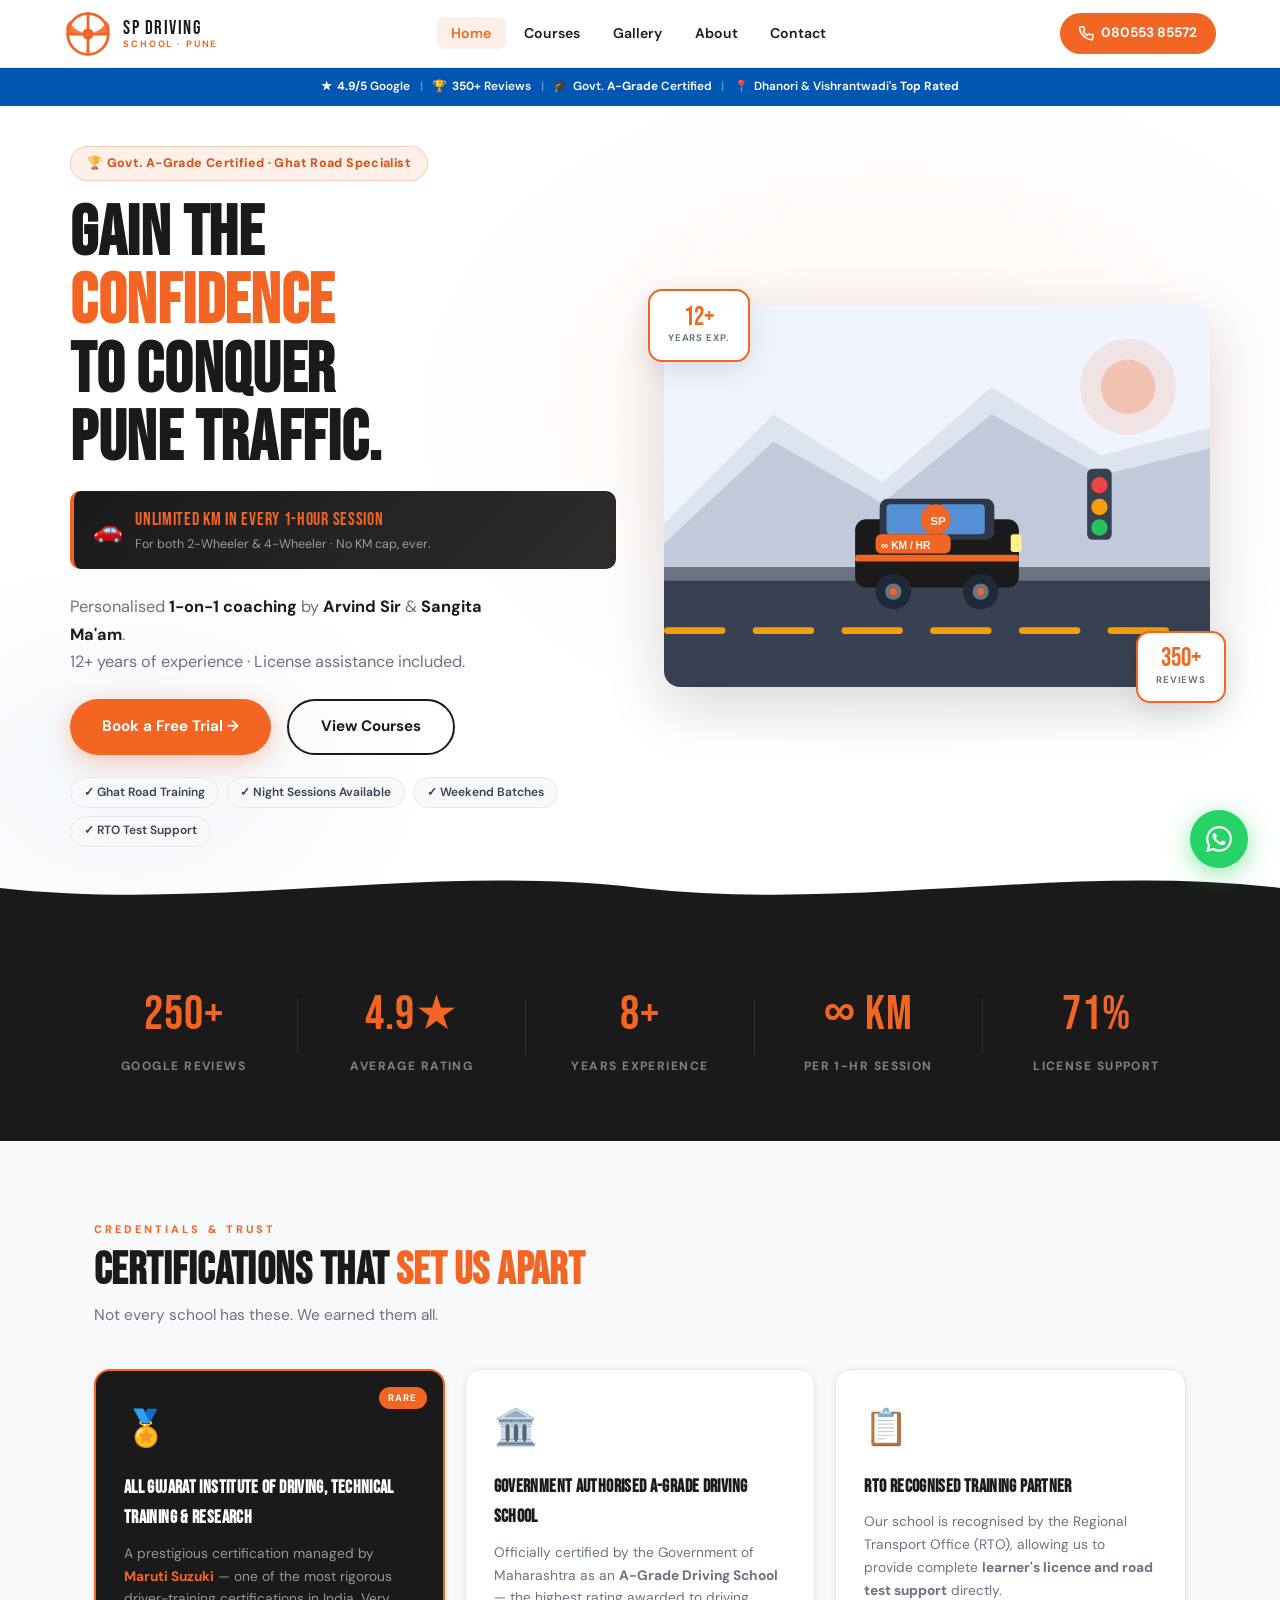
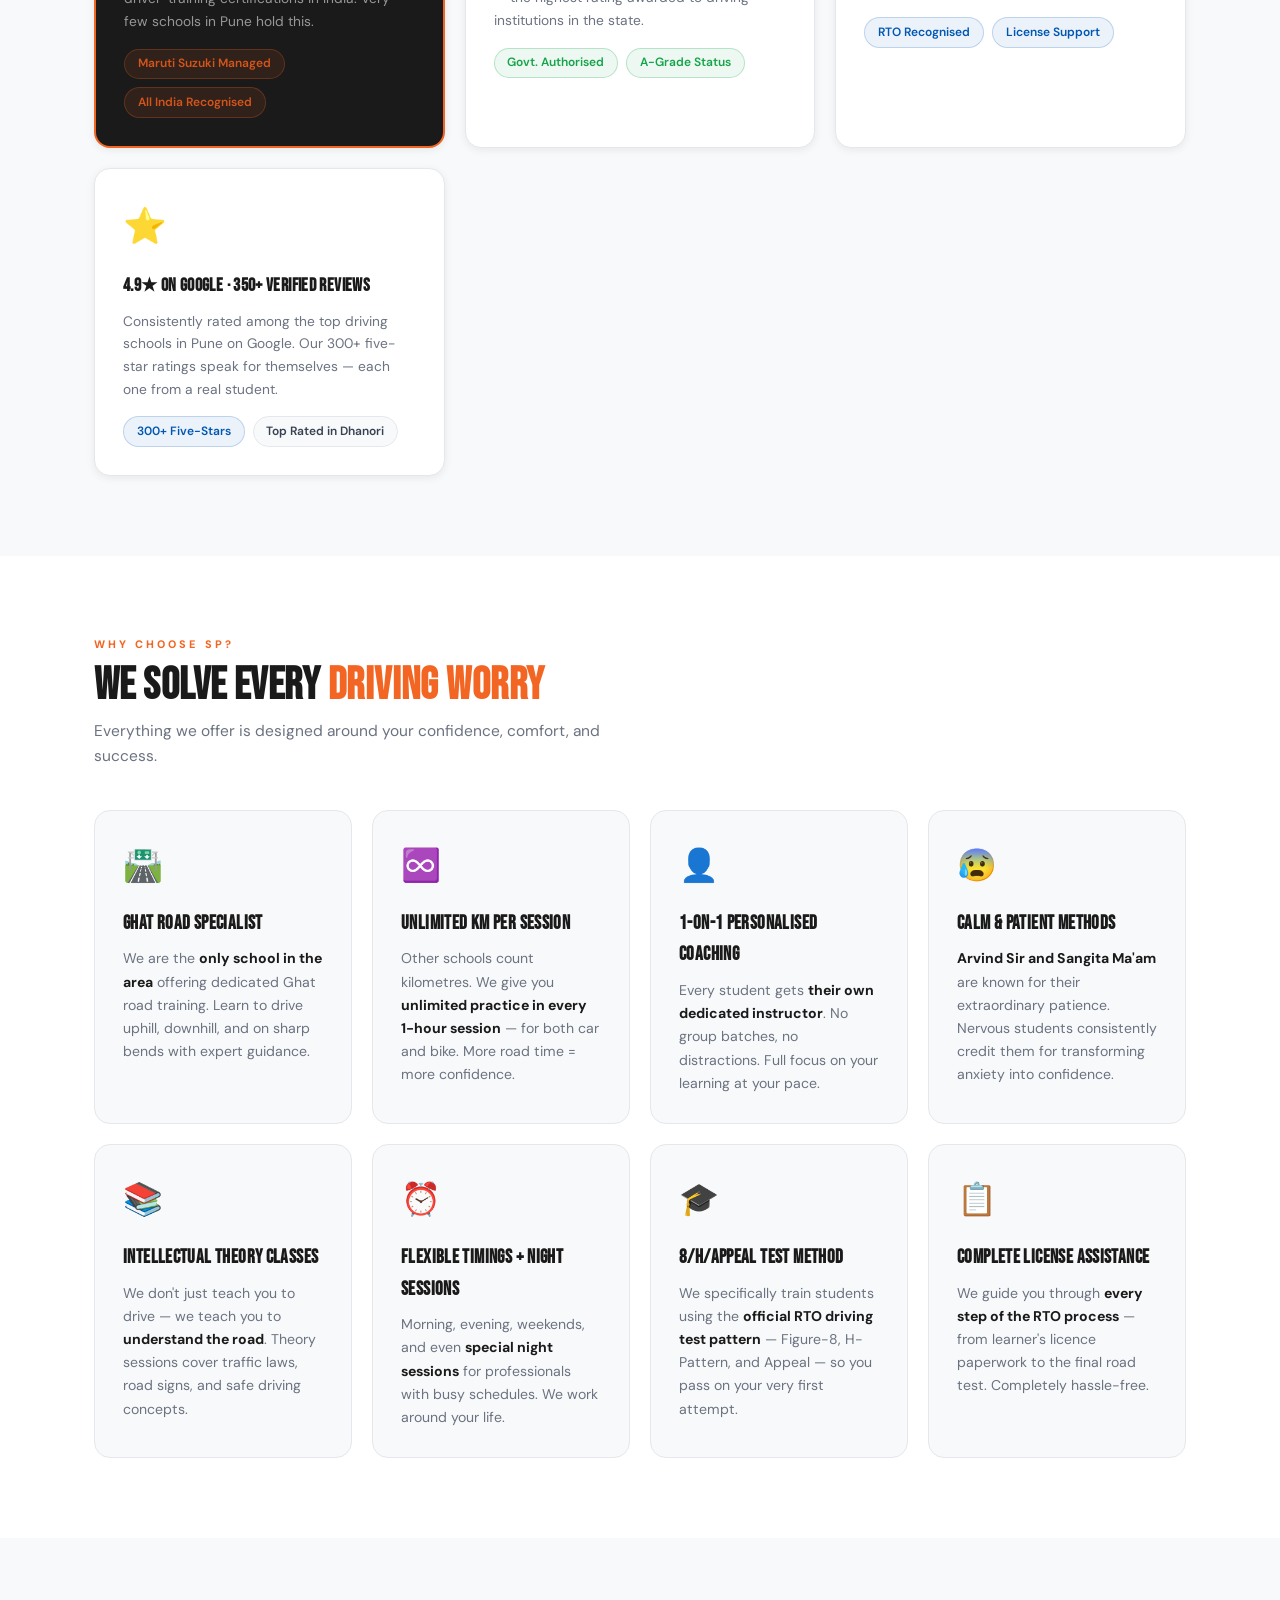
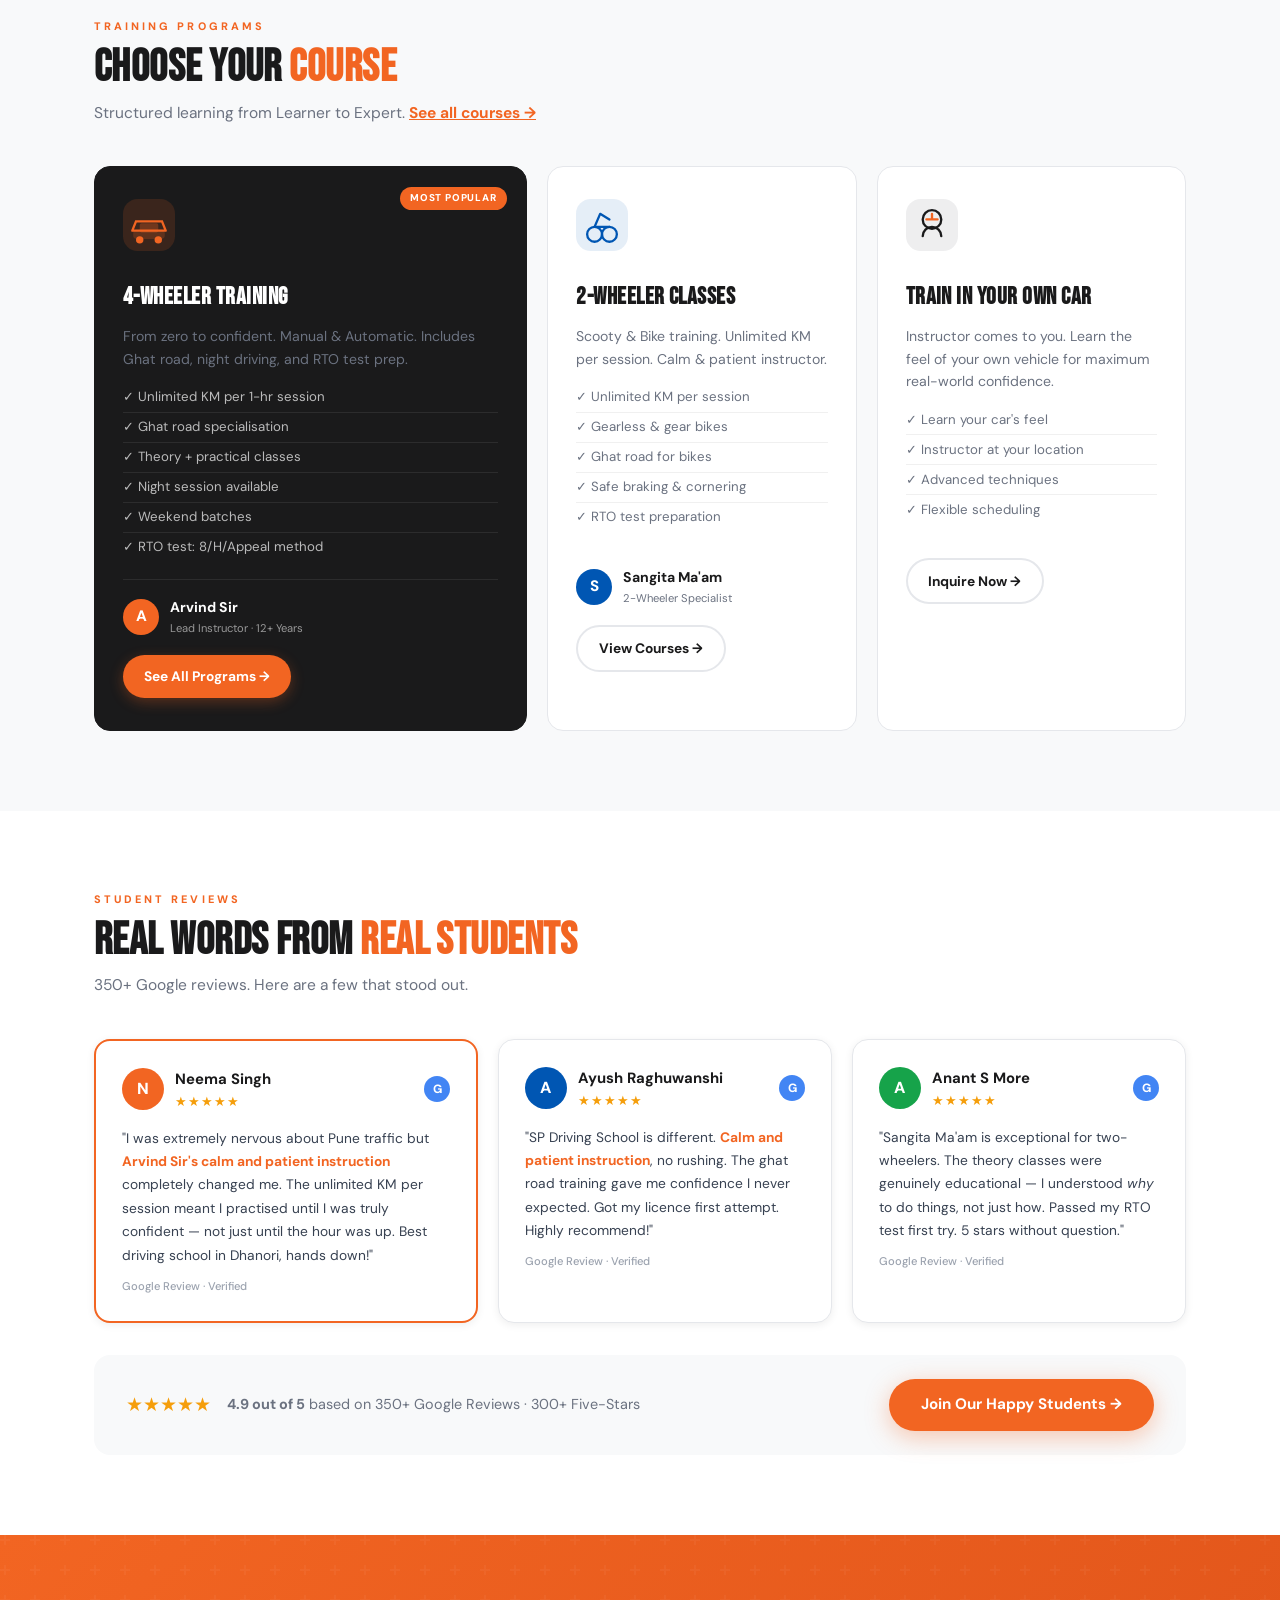
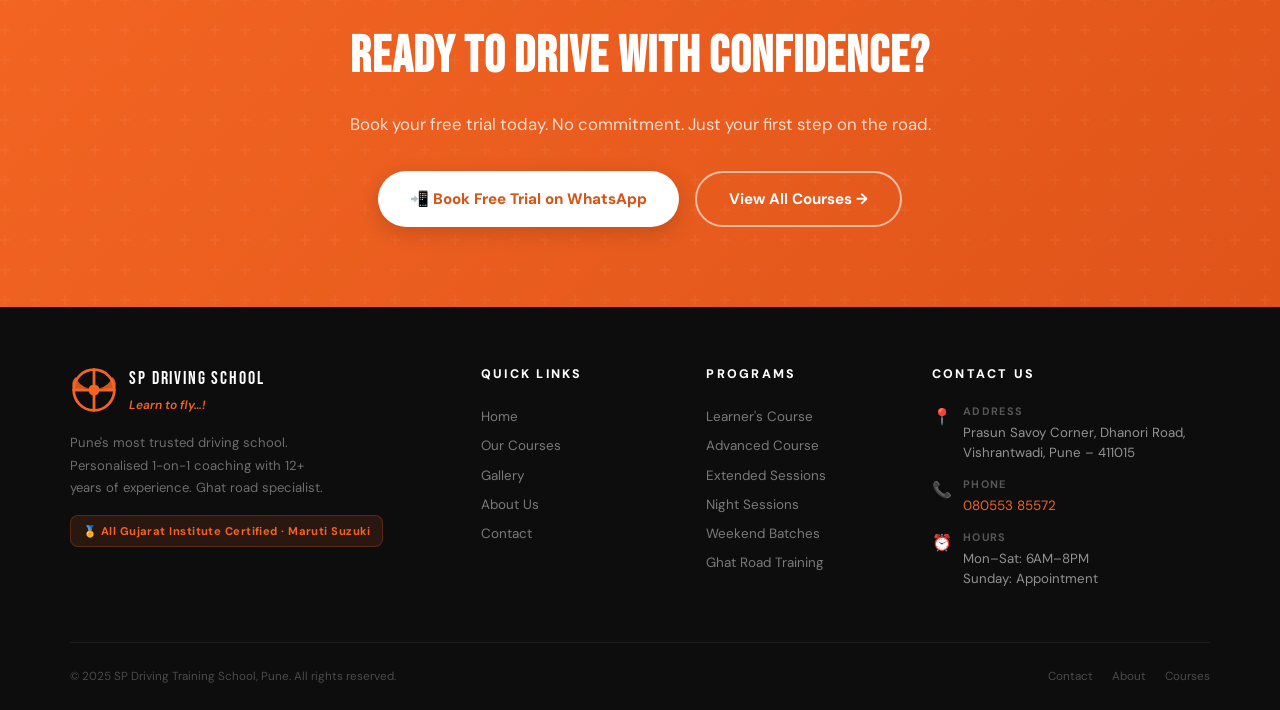
==== index.html @ 04b28613 "Add files via upload" ====
<!DOCTYPE html>
<html lang="en">
<head>
  <meta charset="UTF-8" />
  <meta name="viewport" content="width=device-width, initial-scale=1.0" />
  <title>SP Driving School Pune | Best Driving Classes in Dhanori & Vishrantwadi</title>
  <meta name="description" content="Learn driving with Pune's most patient instructors. Unlimited KM per session. 350+ Google Reviews. Govt. A-Grade certified. Ghat road specialist. Book free trial!" />
  <meta name="keywords" content="driving school Dhanori Pune, driving classes Vishrantwadi, ghat road driving Pune, SP driving school, unlimited km driving class" />
  <script type="application/ld+json">
  {"@context":"https://schema.org","@type":"LocalBusiness","name":"SP Driving Training School","description":"Professional driving school in Pune. Govt A-Grade certified. Ghat road specialist. Unlimited KM per session.","telephone":"+918055385572","address":{"@type":"PostalAddress","streetAddress":"Prasun Savoy Corner, Dhanori Road, Vishrantwadi","addressLocality":"Pune","postalCode":"411015","addressCountry":"IN"},"aggregateRating":{"@type":"AggregateRating","ratingValue":"4.9","reviewCount":"350"}}
  </script>
  <link rel="preconnect" href="https://fonts.googleapis.com" />
  <link href="https://fonts.googleapis.com/css2?family=Bebas+Neue&family=DM+Sans:wght@300;400;500;600;700&display=swap" rel="stylesheet" />
  <link rel="stylesheet" href="style.css" />
</head>
<body>

  <!-- Nav & Trust Bar injected by components.js -->

  <!-- ========== HERO ========== -->
  <section class="hero" id="home">
    <div class="hero-bg-pattern"></div>
    <div class="hero-inner">
      <div class="hero-content fade-in">
        <div class="hero-badge">🏆 Govt. A-Grade Certified · Ghat Road Specialist</div>
        <h1 class="hero-headline">
          Gain the<br/>
          <span class="orange">Confidence</span><br/>
          to Conquer<br/>
          Pune Traffic.
        </h1>

        <!-- UNLIMITED KM CALLOUT — Key Differentiator -->
        <div class="unlimited-callout">
          <div class="unlimited-icon">🚗</div>
          <div class="unlimited-text">
            <div class="big">UNLIMITED KM IN EVERY 1-HOUR SESSION</div>
            <div class="small">For both 2-Wheeler &amp; 4-Wheeler · No KM cap, ever.</div>
          </div>
        </div>

        <p class="hero-sub">
          Personalised <strong>1-on-1 coaching</strong> by <strong>Arvind Sir</strong> &amp; <strong>Sangita Ma'am</strong>.<br/>
          12+ years of experience · License assistance included.
        </p>
        <div class="hero-actions">
          <a href="https://wa.me/918055385572?text=Hi!%20I%20want%20to%20book%20a%20free%20trial%20lesson." class="btn-primary" target="_blank">
            Book a Free Trial →
          </a>
          <a href="courses.html" class="btn-secondary">View Courses</a>
        </div>
        <div class="hero-chips">
          <span class="chip">✓ Ghat Road Training</span>
          <span class="chip">✓ Night Sessions Available</span>
          <span class="chip">✓ Weekend Batches</span>
          <span class="chip">✓ RTO Test Support</span>
        </div>
      </div>
      <div class="hero-visual fade-in">
        <div class="hero-card-stack">
          <div class="hero-stat-card card-float-1">
            <div class="hsc-num">12+</div>
            <div class="hsc-label">Years Exp.</div>
          </div>
          <div class="hero-main-visual">
            <!-- Road Illustration SVG -->
            <svg viewBox="0 0 400 280" fill="none" xmlns="http://www.w3.org/2000/svg" class="road-svg">
              <rect width="400" height="280" fill="#F0F4FF"/>
              <circle cx="340" cy="60" r="35" fill="#F26522" opacity="0.12"/>
              <circle cx="340" cy="60" r="20" fill="#F26522" opacity="0.25"/>
              <!-- Mountain / Ghat shape -->
              <path d="M0 160 L80 80 L160 130 L240 60 L320 110 L400 90 L400 200 L0 200Z" fill="#CBD5E1" opacity="0.5"/>
              <path d="M0 175 L80 100 L160 145 L240 80 L320 125 L400 105 L400 200 L0 200Z" fill="#93A3B8" opacity="0.4"/>
              <!-- Road -->
              <rect x="0" y="200" width="400" height="80" fill="#374151"/>
              <rect x="0" y="192" width="400" height="10" fill="#6B7280"/>
              <!-- Road markings -->
              <rect x="0" y="236" width="45" height="5" fill="#F59E0B" rx="2.5"/>
              <rect x="65" y="236" width="45" height="5" fill="#F59E0B" rx="2.5"/>
              <rect x="130" y="236" width="45" height="5" fill="#F59E0B" rx="2.5"/>
              <rect x="195" y="236" width="45" height="5" fill="#F59E0B" rx="2.5"/>
              <rect x="260" y="236" width="45" height="5" fill="#F59E0B" rx="2.5"/>
              <rect x="325" y="236" width="45" height="5" fill="#F59E0B" rx="2.5"/>
              <!-- Car -->
              <rect x="140" y="157" width="120" height="50" fill="#1A1A1B" rx="8"/>
              <rect x="158" y="142" width="84" height="30" fill="#2D3748" rx="6"/>
              <rect x="163" y="146" width="34" height="22" fill="#60A5FA" rx="3" opacity="0.8"/>
              <rect x="201" y="146" width="34" height="22" fill="#60A5FA" rx="3" opacity="0.8"/>
              <rect x="140" y="183" width="120" height="5" fill="#F26522" rx="2"/>
              <circle cx="168" cy="210" r="13" fill="#1F2937"/>
              <circle cx="168" cy="210" r="6" fill="#6B7280"/>
              <circle cx="168" cy="210" r="2.5" fill="#F26522"/>
              <circle cx="232" cy="210" r="13" fill="#1F2937"/>
              <circle cx="232" cy="210" r="6" fill="#6B7280"/>
              <circle cx="232" cy="210" r="2.5" fill="#F26522"/>
              <rect x="254" y="168" width="8" height="13" fill="#FEF08A" rx="2"/>
              <!-- Unlimited KM badge on car -->
              <rect x="155" y="168" width="55" height="14" fill="#F26522" rx="4"/>
              <text x="159" y="179" fill="white" font-size="7.5" font-weight="bold" font-family="sans-serif">∞ KM / HR</text>
              <!-- Traffic light -->
              <rect x="310" y="120" width="18" height="52" fill="#374151" rx="4"/>
              <circle cx="319" cy="132" r="6" fill="#EF4444"/>
              <circle cx="319" cy="148" r="6" fill="#F59E0B"/>
              <circle cx="319" cy="163" r="6" fill="#22C55E"/>
              <!-- SP badge -->
              <circle cx="199" cy="157" r="11" fill="#F26522"/>
              <text x="195" y="161" fill="white" font-size="8.5" font-weight="bold" font-family="sans-serif">SP</text>
            </svg>
          </div>
          <div class="hero-stat-card card-float-2">
            <div class="hsc-num">350+</div>
            <div class="hsc-label">Reviews</div>
          </div>
        </div>
      </div>
    </div>
    <div class="wave-divider">
      <svg viewBox="0 0 1440 55" fill="none" xmlns="http://www.w3.org/2000/svg" preserveAspectRatio="none">
        <path d="M0,28 C240,55 480,0 720,28 C960,55 1200,0 1440,28 L1440,55 L0,55 Z" fill="#1A1A1B"/>
      </svg>
    </div>
  </section>

  <!-- ========== STATS STRIP ========== -->
  <section class="stats-strip">
    <div class="stats-inner">
      <div class="stat-block fade-in">
        <div class="stat-big">350+</div>
        <div class="stat-desc">Google Reviews</div>
      </div>
      <div class="stat-divider"></div>
      <div class="stat-block fade-in">
        <div class="stat-big">4.9★</div>
        <div class="stat-desc">Average Rating</div>
      </div>
      <div class="stat-divider"></div>
      <div class="stat-block fade-in">
        <div class="stat-big">12+</div>
        <div class="stat-desc">Years Experience</div>
      </div>
      <div class="stat-divider"></div>
      <div class="stat-block fade-in">
        <div class="stat-big">∞ KM</div>
        <div class="stat-desc">Per 1-Hr Session</div>
      </div>
      <div class="stat-divider"></div>
      <div class="stat-block fade-in">
        <div class="stat-big">100%</div>
        <div class="stat-desc">License Support</div>
      </div>
    </div>
  </section>

  <!-- ========== CERTIFICATIONS ========== -->
  <section class="certifications" id="certifications">
    <div class="container">
      <span class="section-label fade-in">CREDENTIALS & TRUST</span>
      <h2 class="section-title fade-in">Certifications That <span class="orange">Set Us Apart</span></h2>
      <p class="section-sub fade-in">Not every school has these. We earned them all.</p>
      <div class="cert-grid">

        <div class="cert-card featured-cert fade-in">
          <div class="cert-ribbon">RARE</div>
          <div class="cert-icon">🏅</div>
          <h3>All Gujarat Institute of Driving, Technical Training &amp; Research</h3>
          <p>A prestigious certification managed by <strong style="color:var(--orange)">Maruti Suzuki</strong> — one of the most rigorous driver-training certifications in India. Very few schools in Pune hold this.</p>
          <div style="display:flex;gap:.5rem;flex-wrap:wrap;margin-top:1rem;">
            <span class="chip chip-orange">Maruti Suzuki Managed</span>
            <span class="chip chip-orange">All India Recognised</span>
          </div>
        </div>

        <div class="cert-card fade-in">
          <div class="cert-icon">🏛️</div>
          <h3>Government Authorised A-Grade Driving School</h3>
          <p>Officially certified by the Government of Maharashtra as an <strong>A-Grade Driving School</strong> — the highest rating awarded to driving institutions in the state.</p>
          <div style="display:flex;gap:.5rem;flex-wrap:wrap;margin-top:1rem;">
            <span class="chip chip-green">Govt. Authorised</span>
            <span class="chip chip-green">A-Grade Status</span>
          </div>
        </div>

        <div class="cert-card fade-in">
          <div class="cert-icon">📋</div>
          <h3>RTO Recognised Training Partner</h3>
          <p>Our school is recognised by the Regional Transport Office (RTO), allowing us to provide complete <strong>learner's licence and road test support</strong> directly.</p>
          <div style="display:flex;gap:.5rem;flex-wrap:wrap;margin-top:1rem;">
            <span class="chip chip-blue">RTO Recognised</span>
            <span class="chip chip-blue">License Support</span>
          </div>
        </div>

        <div class="cert-card fade-in">
          <div class="cert-icon">⭐</div>
          <h3>4.9★ on Google · 350+ Verified Reviews</h3>
          <p>Consistently rated among the top driving schools in Pune on Google. Our 300+ five-star ratings speak for themselves — each one from a real student.</p>
          <div style="display:flex;gap:.5rem;flex-wrap:wrap;margin-top:1rem;">
            <span class="chip chip-blue">300+ Five-Stars</span>
            <span class="chip">Top Rated in Dhanori</span>
          </div>
        </div>

      </div>
    </div>
  </section>

  <!-- ========== WHY SP ========== -->
  <section class="why-us" id="why">
    <div class="container">
      <span class="section-label fade-in">WHY CHOOSE SP?</span>
      <h2 class="section-title fade-in">We Solve Every <span class="orange">Driving Worry</span></h2>
      <p class="section-sub fade-in">Everything we offer is designed around your confidence, comfort, and success.</p>
      <div class="why-grid">
        <div class="why-card fade-in">
          <div class="why-icon">🛣️</div>
          <h3>Ghat Road Specialist</h3>
          <p>We are the <strong>only school in the area</strong> offering dedicated Ghat road training. Learn to drive uphill, downhill, and on sharp bends with expert guidance.</p>
        </div>
        <div class="why-card fade-in">
          <div class="why-icon">♾️</div>
          <h3>Unlimited KM Per Session</h3>
          <p>Other schools count kilometres. We give you <strong>unlimited practice in every 1-hour session</strong> — for both car and bike. More road time = more confidence.</p>
        </div>
        <div class="why-card fade-in">
          <div class="why-icon">👤</div>
          <h3>1-on-1 Personalised Coaching</h3>
          <p>Every student gets <strong>their own dedicated instructor</strong>. No group batches, no distractions. Full focus on your learning at your pace.</p>
        </div>
        <div class="why-card fade-in">
          <div class="why-icon">😰</div>
          <h3>Calm &amp; Patient Methods</h3>
          <p><strong>Arvind Sir and Sangita Ma'am</strong> are known for their extraordinary patience. Nervous students consistently credit them for transforming anxiety into confidence.</p>
        </div>
        <div class="why-card fade-in">
          <div class="why-icon">📚</div>
          <h3>Intellectual Theory Classes</h3>
          <p>We don't just teach you to drive — we teach you to <strong>understand the road</strong>. Theory sessions cover traffic laws, road signs, and safe driving concepts.</p>
        </div>
        <div class="why-card fade-in">
          <div class="why-icon">⏰</div>
          <h3>Flexible Timings + Night Sessions</h3>
          <p>Morning, evening, weekends, and even <strong>special night sessions</strong> for professionals with busy schedules. We work around your life.</p>
        </div>
        <div class="why-card fade-in">
          <div class="why-icon">🎓</div>
          <h3>8/H/Appeal Test Method</h3>
          <p>We specifically train students using the <strong>official RTO driving test pattern</strong> — Figure-8, H-Pattern, and Appeal — so you pass on your very first attempt.</p>
        </div>
        <div class="why-card fade-in">
          <div class="why-icon">📋</div>
          <h3>Complete License Assistance</h3>
          <p>We guide you through <strong>every step of the RTO process</strong> — from learner's licence paperwork to the final road test. Completely hassle-free.</p>
        </div>
      </div>
    </div>
  </section>

  <!-- ========== SERVICES OVERVIEW ========== -->
  <section class="services-overview" id="services">
    <div class="container">
      <span class="section-label fade-in">TRAINING PROGRAMS</span>
      <h2 class="section-title fade-in">Choose Your <span class="orange">Course</span></h2>
      <p class="section-sub fade-in">Structured learning from Learner to Expert. <a href="courses.html" style="color:var(--orange);font-weight:700;">See all courses →</a></p>
      <div class="services-bento">

        <div class="service-card service-main fade-in">
          <div class="service-tag">MOST POPULAR</div>
          <div class="service-icon-wrap">
            <svg width="52" height="52" viewBox="0 0 56 56" fill="none"><rect width="56" height="56" rx="16" fill="#F26522" opacity="0.15"/><path d="M10 34h36M10 34l4-10h28l4 10" stroke="#F26522" stroke-width="2.5" stroke-linecap="round"/><rect x="12" y="34" width="32" height="8" rx="3" fill="#F26522" opacity="0.2" stroke="#F26522" stroke-width="2"/><circle cx="18" cy="44" r="4" fill="#F26522"/><circle cx="38" cy="44" r="4" fill="#F26522"/><rect x="18" y="26" width="20" height="10" rx="2" fill="#F26522" opacity="0.3"/></svg>
          </div>
          <h3>4-Wheeler Training</h3>
          <p>From zero to confident. Manual &amp; Automatic. Includes Ghat road, night driving, and RTO test prep.</p>
          <ul class="service-features">
            <li>✓ Unlimited KM per 1-hr session</li>
            <li>✓ Ghat road specialisation</li>
            <li>✓ Theory + practical classes</li>
            <li>✓ Night session available</li>
            <li>✓ Weekend batches</li>
            <li>✓ RTO test: 8/H/Appeal method</li>
          </ul>
          <div class="service-instructor">
            <div class="inst-avatar inst-orange">A</div>
            <div>
              <div class="inst-name">Arvind Sir</div>
              <div class="inst-tag">Lead Instructor · 12+ Years</div>
            </div>
          </div>
          <a href="courses.html" class="btn-service">See All Programs →</a>
        </div>

        <div class="service-card fade-in">
          <div class="service-icon-wrap">
            <svg width="52" height="52" viewBox="0 0 56 56" fill="none"><rect width="56" height="56" rx="16" fill="#0056b3" opacity="0.1"/><ellipse cx="20" cy="38" rx="8" ry="8" stroke="#0056b3" stroke-width="2.5" fill="none"/><ellipse cx="36" cy="38" rx="8" ry="8" stroke="#0056b3" stroke-width="2.5" fill="none"/><path d="M20 30l6-14 10 6" stroke="#0056b3" stroke-width="2.5" stroke-linecap="round" stroke-linejoin="round"/><path d="M20 30h16" stroke="#0056b3" stroke-width="2.5" stroke-linecap="round"/></svg>
          </div>
          <h3>2-Wheeler Classes</h3>
          <p>Scooty &amp; Bike training. Unlimited KM per session. Calm &amp; patient instructor.</p>
          <ul class="service-features">
            <li>✓ Unlimited KM per session</li>
            <li>✓ Gearless &amp; gear bikes</li>
            <li>✓ Ghat road for bikes</li>
            <li>✓ Safe braking &amp; cornering</li>
            <li>✓ RTO test preparation</li>
          </ul>
          <div class="service-instructor">
            <div class="inst-avatar inst-blue">S</div>
            <div>
              <div class="inst-name">Sangita Ma'am</div>
              <div class="inst-tag">2-Wheeler Specialist</div>
            </div>
          </div>
          <a href="courses.html" class="btn-service-outline">View Courses →</a>
        </div>

        <div class="service-card fade-in">
          <div class="service-icon-wrap">
            <svg width="52" height="52" viewBox="0 0 56 56" fill="none"><rect width="56" height="56" rx="16" fill="#1A1A1B" opacity="0.07"/><circle cx="28" cy="22" r="10" stroke="#1A1A1B" stroke-width="2.5" fill="none"/><path d="M18 40c0-5.523 4.477-10 10-10s10 4.477 10 10" stroke="#1A1A1B" stroke-width="2.5" stroke-linecap="round"/><path d="M28 16v6M22 22h12" stroke="#F26522" stroke-width="2.5" stroke-linecap="round"/></svg>
          </div>
          <h3>Train in Your Own Car</h3>
          <p>Instructor comes to you. Learn the feel of your own vehicle for maximum real-world confidence.</p>
          <ul class="service-features">
            <li>✓ Learn your car's feel</li>
            <li>✓ Instructor at your location</li>
            <li>✓ Advanced techniques</li>
            <li>✓ Flexible scheduling</li>
          </ul>
          <a href="contact.html" class="btn-service-outline">Inquire Now →</a>
        </div>

      </div>
    </div>
  </section>

  <!-- ========== REVIEWS ========== -->
  <section class="reviews-section" id="reviews">
    <div class="container">
      <span class="section-label fade-in">STUDENT REVIEWS</span>
      <h2 class="section-title fade-in">Real Words from <span class="orange">Real Students</span></h2>
      <p class="section-sub fade-in">350+ Google reviews. Here are a few that stood out.</p>
      <div class="review-wall">
        <div class="review-card featured fade-in">
          <div class="review-header">
            <div class="reviewer-avatar" style="background:#F26522">N</div>
            <div class="reviewer-info">
              <div class="reviewer-name">Neema Singh</div>
              <div class="review-stars">★★★★★</div>
            </div>
            <div class="google-badge">G</div>
          </div>
          <p class="review-text">"I was extremely nervous about Pune traffic but <strong>Arvind Sir's calm and patient instruction</strong> completely changed me. The unlimited KM per session meant I practised until I was truly confident — not just until the hour was up. Best driving school in Dhanori, hands down!"</p>
          <div class="review-date">Google Review · Verified</div>
        </div>
        <div class="review-card fade-in">
          <div class="review-header">
            <div class="reviewer-avatar" style="background:#0056b3">A</div>
            <div class="reviewer-info">
              <div class="reviewer-name">Ayush Raghuwanshi</div>
              <div class="review-stars">★★★★★</div>
            </div>
            <div class="google-badge">G</div>
          </div>
          <p class="review-text">"SP Driving School is different. <strong>Calm and patient instruction</strong>, no rushing. The ghat road training gave me confidence I never expected. Got my licence first attempt. Highly recommend!"</p>
          <div class="review-date">Google Review · Verified</div>
        </div>
        <div class="review-card fade-in">
          <div class="review-header">
            <div class="reviewer-avatar" style="background:#16A34A">A</div>
            <div class="reviewer-info">
              <div class="reviewer-name">Anant S More</div>
              <div class="review-stars">★★★★★</div>
            </div>
            <div class="google-badge">G</div>
          </div>
          <p class="review-text">"Sangita Ma'am is exceptional for two-wheelers. The theory classes were genuinely educational — I understood <em>why</em> to do things, not just how. Passed my RTO test first try. 5 stars without question."</p>
          <div class="review-date">Google Review · Verified</div>
        </div>
      </div>
      <div class="review-cta-bar fade-in">
        <div class="review-summary">
          <span class="summary-stars">★★★★★</span>
          <span class="summary-text"><strong>4.9 out of 5</strong> based on 350+ Google Reviews · 300+ Five-Stars</span>
        </div>
        <a href="https://wa.me/918055385572?text=Hi!%20I%20want%20to%20book%20a%20free%20trial." class="btn-primary" target="_blank">Join Our Happy Students →</a>
      </div>
    </div>
  </section>

  <!-- ========== CTA BAND ========== -->
  <section class="cta-band">
    <h2>Ready to Drive with Confidence?</h2>
    <p>Book your free trial today. No commitment. Just your first step on the road.</p>
    <div class="cta-buttons">
      <a href="https://wa.me/918055385572?text=Hi!%20I%20want%20to%20book%20a%20free%20trial%20lesson." class="btn-white" target="_blank">📲 Book Free Trial on WhatsApp</a>
      <a href="courses.html" class="btn-white-outline">View All Courses →</a>
    </div>
  </section>

  <!-- Footer injected by components.js -->

  <script src="components.js"></script>
</body>
</html>
---- style.css ----
/* =============================================
   SP DRIVING SCHOOL V2 — Global CSS
   style.css
   ============================================= */

/* ---------- RESET & ROOT ---------- */
*, *::before, *::after { box-sizing: border-box; margin: 0; padding: 0; }

:root {
  --orange:     #F26522;
  --orange-dk:  #D4551A;
  --orange-lt:  rgba(242,101,34,.1);
  --black:      #1A1A1B;
  --blue:       #0056b3;
  --blue-lt:    rgba(0,86,179,.08);
  --white:      #FFFFFF;
  --off-white:  #F8F9FA;
  --grey:       #6B7280;
  --grey-lt:    #9CA3AF;
  --light:      #E5E7EB;
  --green:      #16A34A;
  --font-head:  'Bebas Neue', sans-serif;
  --font-body:  'DM Sans', sans-serif;
  --radius:     16px;
  --radius-sm:  10px;
  --shadow-sm:  0 2px 8px rgba(0,0,0,.07);
  --shadow-md:  0 8px 28px rgba(0,0,0,.11);
  --shadow-lg:  0 20px 60px rgba(0,0,0,.15);
  --trans:      all .3s cubic-bezier(.4,0,.2,1);
  --nav-h:      68px;
  --bar-h:      38px;
}

html { scroll-behavior: smooth; }
body {
  font-family: var(--font-body);
  color: var(--black);
  background: var(--white);
  line-height: 1.65;
  overflow-x: hidden;
}

.orange { color: var(--orange); }
.blue   { color: var(--blue);   }
.container { max-width: 1140px; margin: 0 auto; padding: 0 1.5rem; }

/* ---------- SCROLL ANIMATIONS ---------- */
.fade-in {
  opacity: 0; transform: translateY(28px);
  transition: opacity .6s ease, transform .6s ease;
}
.fade-in.visible { opacity: 1; transform: none; }

/* ---------- NAVIGATION ---------- */
.navbar {
  position: fixed; top: 0; left: 0; right: 0;
  z-index: 900;
  background: rgba(255,255,255,.97);
  backdrop-filter: blur(14px);
  border-bottom: 1px solid rgba(0,0,0,.07);
  transition: var(--trans);
  height: var(--nav-h);
}
.navbar.scrolled { box-shadow: var(--shadow-md); }

.nav-inner {
  max-width: 1200px; margin: 0 auto;
  padding: 0 1.5rem;
  height: 100%;
  display: flex; align-items: center;
  justify-content: space-between;
  gap: 1rem;
}

.logo-wrap {
  display: flex; align-items: center; gap: .7rem;
  text-decoration: none; color: inherit; flex-shrink: 0;
}
.logo-text { display: flex; flex-direction: column; line-height: 1.1; }
.logo-main {
  font-family: var(--font-head); font-size: 1.2rem;
  letter-spacing: .08em; color: var(--black);
}
.logo-sub {
  font-size: .58rem; font-weight: 700;
  letter-spacing: .2em; color: var(--orange);
  text-transform: uppercase;
}

/* Desktop nav links */
.nav-links {
  display: flex; align-items: center; gap: .25rem;
  list-style: none;
}
.nav-links a {
  text-decoration: none; color: var(--black);
  font-size: .88rem; font-weight: 600;
  padding: .45rem .9rem; border-radius: 8px;
  transition: var(--trans);
  white-space: nowrap;
}
.nav-links a:hover,
.nav-links a.active { color: var(--orange); background: var(--orange-lt); }

.nav-right { display: flex; align-items: center; gap: .75rem; flex-shrink: 0; }
.nav-cta {
  display: flex; align-items: center; gap: .4rem;
  background: var(--orange); color: white;
  text-decoration: none; font-weight: 700;
  font-size: .85rem;
  padding: .55rem 1.2rem; border-radius: 50px;
  transition: var(--trans);
  white-space: nowrap;
}
.nav-cta:hover { background: var(--orange-dk); transform: translateY(-1px); box-shadow: 0 6px 20px rgba(242,101,34,.4); }

/* Hamburger */
.hamburger {
  display: none; flex-direction: column; gap: 5px;
  cursor: pointer; padding: .4rem;
  background: none; border: none;
}
.hamburger span {
  display: block; width: 24px; height: 2px;
  background: var(--black); border-radius: 2px;
  transition: var(--trans);
}
.hamburger.open span:nth-child(1) { transform: rotate(45deg) translate(5px,5px); }
.hamburger.open span:nth-child(2) { opacity: 0; }
.hamburger.open span:nth-child(3) { transform: rotate(-45deg) translate(5px,-5px); }

/* Mobile drawer */
.mobile-nav {
  display: none;
  position: fixed; top: var(--nav-h); left: 0; right: 0;
  background: white; z-index: 850;
  padding: 1rem 1.5rem 1.5rem;
  box-shadow: var(--shadow-lg);
  border-top: 1px solid var(--light);
  flex-direction: column; gap: .4rem;
}
.mobile-nav.open { display: flex; }
.mobile-nav a {
  text-decoration: none; color: var(--black);
  font-weight: 600; font-size: 1rem;
  padding: .7rem 1rem; border-radius: 10px;
  transition: var(--trans);
}
.mobile-nav a:hover,
.mobile-nav a.active { color: var(--orange); background: var(--orange-lt); }
.mobile-nav .m-cta {
  background: var(--orange); color: white !important;
  text-align: center; margin-top: .5rem;
}

/* ---------- TRUST BAR ---------- */
.trust-bar {
  position: fixed; top: var(--nav-h); left: 0; right: 0;
  z-index: 800; background: var(--blue);
  color: white; font-size: .74rem; font-weight: 600;
  padding: .4rem 1rem; text-align: center;
  height: var(--bar-h);
}
.trust-inner {
  max-width: 1140px; margin: 0 auto;
  display: flex; align-items: center;
  gap: .6rem; flex-wrap: wrap;
  justify-content: center;
}
.trust-item { display: flex; align-items: center; gap: .3rem; }
.trust-sep { opacity: .35; }

/* ---------- PAGE HERO BANNER (inner pages) ---------- */
.page-hero {
  background: var(--black);
  padding: calc(var(--nav-h) + var(--bar-h) + 3rem) 1.5rem 3rem;
  text-align: center;
  position: relative; overflow: hidden;
}
.page-hero::before {
  content: '';
  position: absolute; inset: 0;
  background: radial-gradient(ellipse 60% 80% at 50% 50%, rgba(242,101,34,.15) 0%, transparent 70%);
  pointer-events: none;
}
.page-hero-label {
  font-size: .7rem; font-weight: 800;
  letter-spacing: .3em; color: var(--orange);
  text-transform: uppercase; margin-bottom: .6rem;
}
.page-hero h1 {
  font-family: var(--font-head);
  font-size: clamp(2.5rem, 5vw, 4rem);
  color: white; letter-spacing: .02em; line-height: 1;
  margin-bottom: .75rem;
}
.page-hero p {
  color: rgba(255,255,255,.6); font-size: 1rem;
  max-width: 560px; margin: 0 auto;
}
.breadcrumb {
  display: flex; align-items: center; gap: .4rem;
  justify-content: center; margin-top: 1.2rem;
}
.breadcrumb a, .breadcrumb span {
  font-size: .78rem; font-weight: 600;
  color: rgba(255,255,255,.4); text-decoration: none;
}
.breadcrumb a:hover { color: var(--orange); }
.breadcrumb .sep { color: rgba(255,255,255,.2); }
.breadcrumb .current { color: var(--orange); }

/* ---------- BUTTONS ---------- */
.btn-primary {
  display: inline-flex; align-items: center; gap: .4rem;
  background: var(--orange); color: white;
  text-decoration: none; font-weight: 700; font-size: .95rem;
  padding: .85rem 2rem; border-radius: 50px;
  transition: var(--trans);
  box-shadow: 0 6px 24px rgba(242,101,34,.35);
  border: none; cursor: pointer;
}
.btn-primary:hover { background: var(--orange-dk); transform: translateY(-2px); box-shadow: 0 10px 30px rgba(242,101,34,.5); }

.btn-secondary {
  display: inline-flex; align-items: center; gap: .4rem;
  background: transparent; color: var(--black);
  text-decoration: none; font-weight: 700; font-size: .95rem;
  padding: .85rem 2rem; border-radius: 50px;
  border: 2px solid var(--black); transition: var(--trans);
}
.btn-secondary:hover { background: var(--black); color: white; transform: translateY(-2px); }

.btn-outline-orange {
  display: inline-flex; align-items: center; gap: .4rem;
  background: transparent; color: var(--orange);
  text-decoration: none; font-weight: 700; font-size: .9rem;
  padding: .75rem 1.75rem; border-radius: 50px;
  border: 2px solid var(--orange); transition: var(--trans);
}
.btn-outline-orange:hover { background: var(--orange); color: white; transform: translateY(-2px); }

/* ---------- SECTION HEADERS ---------- */
.section-label {
  font-size: .68rem; font-weight: 800;
  letter-spacing: .28em; color: var(--orange);
  text-transform: uppercase; margin-bottom: .5rem;
  display: block;
}
.section-title {
  font-family: var(--font-head);
  font-size: clamp(1.9rem, 4vw, 2.8rem);
  line-height: 1.05; letter-spacing: .01em;
  margin-bottom: .6rem;
}
.section-sub {
  font-size: .97rem; color: var(--grey);
  max-width: 540px; margin-bottom: 2.5rem;
}

/* ---------- STATS STRIP ---------- */
.stats-strip {
  background: var(--black);
  padding: 3rem 1.5rem;
}
.stats-inner {
  max-width: 1140px; margin: 0 auto;
  display: flex; align-items: center;
  justify-content: center; flex-wrap: wrap;
}
.stat-block {
  text-align: center; padding: 1rem 2.5rem;
  flex: 1; min-width: 140px;
}
.stat-big {
  font-family: var(--font-head);
  font-size: clamp(2rem, 4vw, 3rem);
  color: var(--orange); letter-spacing: .02em;
}
.stat-desc {
  font-size: .75rem; font-weight: 700;
  color: rgba(255,255,255,.45);
  text-transform: uppercase; letter-spacing: .12em; margin-top: .2rem;
}
.stat-divider { width: 1px; height: 55px; background: rgba(255,255,255,.1); }

/* ---------- CARD STYLES ---------- */
.card {
  background: var(--white);
  border-radius: var(--radius);
  padding: 1.75rem;
  border: 1px solid var(--light);
  box-shadow: var(--shadow-sm);
  transition: var(--trans);
}
.card:hover { transform: translateY(-4px); box-shadow: var(--shadow-md); }

/* ---------- CHIP ---------- */
.chip {
  background: var(--off-white);
  border: 1px solid var(--light);
  font-size: .75rem; font-weight: 600;
  padding: .28rem .8rem; border-radius: 50px; color: #374151;
}
.chip-orange {
  background: var(--orange-lt); border-color: rgba(242,101,34,.25);
  color: var(--orange-dk);
}
.chip-blue {
  background: var(--blue-lt); border-color: rgba(0,86,179,.2);
  color: var(--blue);
}
.chip-green {
  background: rgba(22,163,74,.08); border-color: rgba(22,163,74,.25);
  color: var(--green);
}

/* ---------- REVIEW CARD ---------- */
.review-card {
  background: white; border-radius: var(--radius);
  padding: 1.6rem; box-shadow: var(--shadow-sm);
  border: 1px solid var(--light); transition: var(--trans);
  position: relative;
}
.review-card:hover { transform: translateY(-3px); box-shadow: var(--shadow-md); }
.review-card.featured { border-color: var(--orange); border-width: 2px; }
.review-header { display: flex; align-items: center; gap: .7rem; margin-bottom: .9rem; }
.reviewer-avatar {
  width: 42px; height: 42px; border-radius: 50%;
  color: white; font-weight: 800; font-size: 1rem;
  display: flex; align-items: center; justify-content: center; flex-shrink: 0;
}
.reviewer-name { font-weight: 700; font-size: .93rem; }
.review-stars { color: #F59E0B; font-size: .8rem; letter-spacing: .08em; }
.google-badge {
  margin-left: auto; width: 26px; height: 26px; border-radius: 50%;
  background: #4285F4; color: white; font-weight: 800; font-size: .75rem;
  display: flex; align-items: center; justify-content: center; flex-shrink: 0;
}
.review-text { font-size: .86rem; color: #374151; line-height: 1.7; margin-bottom: .6rem; }
.review-text strong { color: var(--orange); }
.review-date { font-size: .7rem; color: var(--grey-lt); font-weight: 500; }

/* ---------- FAQ ---------- */
.faq-item {
  border-bottom: 1px solid var(--light);
  cursor: pointer; user-select: none;
}
.faq-q {
  display: flex; justify-content: space-between; align-items: center;
  padding: 1.1rem 0; font-weight: 600; font-size: .95rem;
  transition: color .2s;
}
.faq-item:hover .faq-q { color: var(--orange); }
.faq-arrow {
  font-size: 1.4rem; font-weight: 300;
  color: var(--orange); transition: transform .3s; flex-shrink: 0;
}
.faq-item.open .faq-arrow { transform: rotate(45deg); }
.faq-a {
  font-size: .88rem; color: var(--grey); line-height: 1.7;
  max-height: 0; overflow: hidden;
  transition: max-height .4s ease, padding .3s;
}
.faq-item.open .faq-a { max-height: 300px; padding-bottom: 1rem; }

/* ---------- FOOTER ---------- */
.footer {
  background: #0d0d0e;
  padding: 3.5rem 1.5rem 1.5rem;
  border-top: 1px solid rgba(255,255,255,.05);
}
.footer-grid {
  max-width: 1140px; margin: 0 auto;
  display: grid;
  grid-template-columns: 2fr 1fr 1fr 1.5fr;
  gap: 2.5rem;
  padding-bottom: 2.5rem;
  border-bottom: 1px solid rgba(255,255,255,.07);
  margin-bottom: 1.5rem;
}
.footer-brand-col .footer-name {
  font-family: var(--font-head); font-size: 1.15rem;
  color: white; letter-spacing: .1em;
}
.footer-brand-col .footer-tagline {
  font-size: .75rem; color: var(--orange);
  font-weight: 600; font-style: italic; margin-top: .1rem;
}
.footer-brand-col p {
  color: rgba(255,255,255,.4); font-size: .82rem;
  line-height: 1.7; margin-top: 1rem; max-width: 260px;
}
.footer-cert {
  display: inline-flex; align-items: center; gap: .4rem;
  background: rgba(242,101,34,.12); border: 1px solid rgba(242,101,34,.25);
  color: var(--orange); font-size: .7rem; font-weight: 700;
  padding: .35rem .75rem; border-radius: 8px; margin-top: 1rem;
  letter-spacing: .04em;
}
.footer-col h4 {
  color: white; font-size: .78rem; font-weight: 800;
  letter-spacing: .18em; text-transform: uppercase;
  margin-bottom: 1.1rem;
}
.footer-col a {
  display: block; color: rgba(255,255,255,.45);
  text-decoration: none; font-size: .84rem;
  padding: .22rem 0; transition: color .2s;
}
.footer-col a:hover { color: var(--orange); }
.footer-contact-item {
  display: flex; gap: .7rem; margin-bottom: .8rem;
}
.footer-contact-item .icon { font-size: 1rem; flex-shrink: 0; margin-top: .1rem; }
.footer-contact-item .label {
  font-size: .68rem; font-weight: 700;
  letter-spacing: .12em; text-transform: uppercase;
  color: rgba(255,255,255,.3); margin-bottom: .15rem;
}
.footer-contact-item .val {
  font-size: .83rem; color: rgba(255,255,255,.55); line-height: 1.5;
}
.footer-contact-item a { color: var(--orange) !important; display: inline; }
.footer-bottom {
  max-width: 1140px; margin: 0 auto;
  display: flex; align-items: center; justify-content: space-between;
  flex-wrap: wrap; gap: 1rem;
}
.footer-bottom p { font-size: .73rem; color: rgba(255,255,255,.25); }
.footer-bottom-links { display: flex; gap: 1.2rem; }
.footer-bottom-links a {
  font-size: .73rem; color: rgba(255,255,255,.25);
  text-decoration: none; transition: color .2s;
}
.footer-bottom-links a:hover { color: var(--orange); }

/* ---------- FIXED MOBILE CTA BAR ---------- */
.mobile-cta-bar {
  position: fixed; bottom: 0; left: 0; right: 0;
  z-index: 950; display: none;
  background: white; border-top: 1px solid var(--light);
  box-shadow: 0 -4px 20px rgba(0,0,0,.12);
}
.mobile-cta-call, .mobile-cta-whatsapp {
  flex: 1; display: flex; align-items: center; justify-content: center;
  gap: .5rem; padding: 1rem .5rem;
  font-weight: 700; font-size: .88rem; text-decoration: none;
  transition: var(--trans);
}
.mobile-cta-call { color: var(--black); border-right: 1px solid var(--light); }
.mobile-cta-call:hover { background: var(--off-white); }
.mobile-cta-whatsapp { background: #25D366; color: white; }
.mobile-cta-whatsapp:hover { background: #1ebe5a; }

/* ---------- FLOATING WHATSAPP ---------- */
.whatsapp-float {
  position: fixed; bottom: 2rem; right: 2rem;
  z-index: 940; width: 58px; height: 58px;
  border-radius: 50%; background: #25D366;
  display: flex; align-items: center; justify-content: center;
  box-shadow: 0 6px 24px rgba(37,211,102,.5);
  text-decoration: none;
  animation: waPulse 2.5s ease-in-out infinite;
  transition: transform .2s;
}
.whatsapp-float:hover { transform: scale(1.12); animation: none; }
@keyframes waPulse {
  0%,100% { box-shadow: 0 0 0 0 rgba(37,211,102,.6); }
  50%      { box-shadow: 0 0 0 14px rgba(37,211,102,0); }
}

/* ============================================================
   HOME PAGE (index.html)
   ============================================================ */

/* Hero */
.hero {
  min-height: 100vh;
  padding: calc(var(--nav-h) + var(--bar-h) + 2rem) 1.5rem 4rem;
  background: var(--white); position: relative; overflow: hidden;
}
.hero-bg-pattern {
  position: absolute; inset: 0;
  background:
    radial-gradient(ellipse 55% 55% at 70% 45%, rgba(242,101,34,.07) 0%, transparent 70%),
    radial-gradient(ellipse 40% 40% at 10% 85%, rgba(0,86,179,.05) 0%, transparent 60%);
  pointer-events: none;
}
.hero-inner {
  max-width: 1140px; margin: 0 auto;
  display: grid; grid-template-columns: 1fr 1fr;
  gap: 3rem; align-items: center; position: relative; z-index: 1;
}
.hero-badge {
  display: inline-flex; align-items: center; gap: .4rem;
  background: var(--orange-lt); color: var(--orange-dk);
  font-size: .78rem; font-weight: 800;
  padding: .38rem 1rem; border-radius: 50px;
  border: 1px solid rgba(242,101,34,.25);
  margin-bottom: 1.2rem; letter-spacing: .03em;
}
.hero-headline {
  font-family: var(--font-head);
  font-size: clamp(2.8rem, 5.5vw, 4.8rem);
  line-height: .97; letter-spacing: .01em;
  color: var(--black); margin-bottom: 1.1rem;
}
.hero-sub {
  font-size: 1.02rem; color: var(--grey);
  line-height: 1.7; margin-bottom: 1.4rem; max-width: 460px;
}
.hero-sub strong { color: var(--black); }

/* Unlimited KM callout */
.unlimited-callout {
  display: flex; align-items: center; gap: .75rem;
  background: linear-gradient(135deg, var(--black) 0%, #2d2d2e 100%);
  border-radius: var(--radius-sm); padding: .9rem 1.2rem;
  margin-bottom: 1.5rem; border-left: 4px solid var(--orange);
}
.unlimited-icon { font-size: 1.5rem; flex-shrink: 0; }
.unlimited-text .big {
  font-family: var(--font-head);
  font-size: 1.1rem; color: var(--orange); letter-spacing: .04em;
}
.unlimited-text .small { font-size: .78rem; color: rgba(255,255,255,.55); }

.hero-actions { display: flex; gap: 1rem; flex-wrap: wrap; margin-bottom: 1.4rem; }
.hero-chips { display: flex; gap: .5rem; flex-wrap: wrap; }

/* Hero Visual */
.hero-visual { position: relative; }
.hero-card-stack { position: relative; }
.hero-main-visual {
  border-radius: var(--radius);
  overflow: hidden; box-shadow: var(--shadow-lg);
  background: #F0F4FF;
}
.road-svg { width: 100%; height: auto; display: block; }
.hero-stat-card {
  position: absolute; background: white;
  border-radius: 14px; box-shadow: var(--shadow-md);
  padding: .85rem 1.1rem; text-align: center;
  min-width: 90px; border: 2px solid var(--orange); z-index: 2;
}
.hsc-num { font-family: var(--font-head); font-size: 1.6rem; color: var(--orange); line-height: 1; }
.hsc-label { font-size: .6rem; font-weight: 700; color: var(--grey); text-transform: uppercase; letter-spacing: .1em; }
.card-float-1 { top: -16px; left: -16px; animation: floatCard 4s ease-in-out infinite; }
.card-float-2 { bottom: -16px; right: -16px; animation: floatCard 4s ease-in-out infinite .6s; }
@keyframes floatCard { 0%,100%{transform:translateY(0)}50%{transform:translateY(-8px)} }

.wave-divider { position: absolute; bottom: -1px; left: 0; right: 0; line-height: 0; }
.wave-divider svg { width: 100%; }

/* Certifications */
.certifications {
  padding: 5rem 1.5rem; background: var(--off-white);
}
.cert-grid {
  display: grid; grid-template-columns: repeat(auto-fit, minmax(260px, 1fr));
  gap: 1.25rem;
}
.cert-card {
  background: white; border-radius: var(--radius);
  padding: 1.75rem; border: 1px solid var(--light);
  box-shadow: var(--shadow-sm); transition: var(--trans);
  position: relative; overflow: hidden;
}
.cert-card:hover { transform: translateY(-4px); box-shadow: var(--shadow-md); }
.cert-card.featured-cert {
  background: var(--black); border-color: var(--orange);
  border-width: 2px;
}
.cert-card.featured-cert h3 { color: white; }
.cert-card.featured-cert p { color: rgba(255,255,255,.55); }
.cert-ribbon {
  position: absolute; top: 1rem; right: 1rem;
  background: var(--orange); color: white;
  font-size: .6rem; font-weight: 800; letter-spacing: .1em;
  padding: .2rem .6rem; border-radius: 50px; text-transform: uppercase;
}
.cert-icon { font-size: 2.2rem; margin-bottom: 1rem; }
.cert-card h3 {
  font-family: var(--font-head); font-size: 1.15rem;
  letter-spacing: .02em; margin-bottom: .5rem;
}
.cert-card p { font-size: .86rem; color: var(--grey); line-height: 1.65; }

/* Why Us (Problem Solver) */
.why-us { padding: 5rem 1.5rem; background: white; }
.why-grid {
  display: grid;
  grid-template-columns: repeat(auto-fit, minmax(240px, 1fr));
  gap: 1.25rem;
}
.why-card {
  background: var(--off-white); border-radius: var(--radius);
  padding: 1.75rem; border: 1px solid var(--light);
  transition: var(--trans);
}
.why-card:hover { transform: translateY(-4px); box-shadow: var(--shadow-md); background: white; }
.why-icon { font-size: 2rem; margin-bottom: 1rem; }
.why-card h3 {
  font-family: var(--font-head); font-size: 1.2rem;
  letter-spacing: .02em; margin-bottom: .5rem;
}
.why-card p { font-size: .88rem; color: var(--grey); line-height: 1.65; }
.why-card strong { color: var(--black); }

/* Services Overview */
.services-overview { padding: 5rem 1.5rem; background: var(--off-white); }
.services-bento {
  display: grid;
  grid-template-columns: 1.4fr 1fr 1fr;
  gap: 1.25rem;
}
.service-card {
  background: var(--white); border-radius: var(--radius);
  padding: 2rem 1.75rem; border: 1px solid var(--light);
  position: relative; transition: var(--trans);
}
.service-card:hover { transform: translateY(-4px); box-shadow: var(--shadow-md); }
.service-main {
  background: var(--black); color: white; border-color: var(--black);
}
.service-main p, .service-main .inst-tag { color: rgba(255,255,255,.55); }
.service-main .service-features li { color: rgba(255,255,255,.7); border-color: rgba(255,255,255,.08); }
.service-tag {
  position: absolute; top: 1.2rem; right: 1.2rem;
  background: var(--orange); color: white;
  font-size: .62rem; font-weight: 800; padding: .22rem .65rem;
  border-radius: 50px; letter-spacing: .08em; text-transform: uppercase;
}
.service-icon-wrap { margin-bottom: 1.1rem; }
.service-card h3 {
  font-family: var(--font-head); font-size: 1.5rem;
  letter-spacing: .02em; margin-bottom: .5rem;
}
.service-card p { font-size: .88rem; color: var(--grey); line-height: 1.6; margin-bottom: .8rem; }
.service-features { list-style: none; margin-bottom: 1rem; }
.service-features li {
  font-size: .83rem; color: var(--grey); padding: .22rem 0;
  border-bottom: 1px solid rgba(0,0,0,.06);
}
.service-features li:last-child { border: none; }
.service-instructor {
  display: flex; align-items: center; gap: .7rem;
  margin-top: 1.1rem; padding-top: 1rem;
  border-top: 1px solid rgba(255,255,255,.08);
}
.inst-avatar {
  width: 36px; height: 36px; border-radius: 50%;
  display: flex; align-items: center; justify-content: center;
  font-weight: 800; font-size: .95rem; color: white; flex-shrink: 0;
}
.inst-orange { background: var(--orange); }
.inst-blue { background: var(--blue); }
.inst-name { font-weight: 700; font-size: .88rem; }
.inst-tag { font-size: .7rem; color: var(--grey); }
.btn-service {
  display: inline-flex; align-items: center;
  background: var(--orange); color: white; text-decoration: none;
  font-weight: 700; font-size: .86rem; padding: .62rem 1.3rem;
  border-radius: 50px; transition: var(--trans); margin-top: 1.1rem;
  box-shadow: 0 4px 14px rgba(242,101,34,.3);
}
.btn-service:hover { background: var(--orange-dk); transform: translateY(-2px); }
.btn-service-outline {
  display: inline-flex; align-items: center;
  background: transparent; color: var(--black); text-decoration: none;
  font-weight: 700; font-size: .86rem; padding: .62rem 1.3rem;
  border-radius: 50px; border: 2px solid var(--light);
  transition: var(--trans); margin-top: 1.1rem;
}
.btn-service-outline:hover { border-color: var(--orange); color: var(--orange); transform: translateY(-2px); }

/* Reviews */
.reviews-section { padding: 5rem 1.5rem; background: white; }
.review-wall {
  display: grid; grid-template-columns: 1.15fr 1fr 1fr;
  gap: 1.25rem; margin-bottom: 2rem;
}
.review-cta-bar {
  display: flex; align-items: center; justify-content: space-between;
  background: var(--off-white); border-radius: var(--radius);
  padding: 1.5rem 2rem; flex-wrap: wrap; gap: 1rem;
}
.review-summary { display: flex; align-items: center; gap: 1rem; }
.summary-stars { color: #F59E0B; font-size: 1.2rem; }
.summary-text { font-size: .9rem; color: var(--grey); }

/* Home CTA band */
.cta-band {
  padding: 5rem 1.5rem;
  background: linear-gradient(135deg, var(--orange) 0%, #e0541a 100%);
  text-align: center; position: relative; overflow: hidden;
}
.cta-band::before {
  content: '';
  position: absolute; inset: 0;
  background: url("data:image/svg+xml,%3Csvg width='60' height='60' viewBox='0 0 60 60' xmlns='http://www.w3.org/2000/svg'%3E%3Cg fill='none' fill-rule='evenodd'%3E%3Cg fill='%23ffffff' fill-opacity='0.04'%3E%3Cpath d='M36 34v-4h-2v4h-4v2h4v4h2v-4h4v-2h-4zm0-30V0h-2v4h-4v2h4v4h2V6h4V4h-4zM6 34v-4H4v4H0v2h4v4h2v-4h4v-2H6zM6 4V0H4v4H0v2h4v4h2V6h4V4H6z'/%3E%3C/g%3E%3C/g%3E%3C/svg%3E");
}
.cta-band h2 {
  font-family: var(--font-head);
  font-size: clamp(2rem, 4vw, 3.2rem);
  color: white; letter-spacing: .02em; margin-bottom: .75rem;
  position: relative; z-index: 1;
}
.cta-band p {
  color: rgba(255,255,255,.8); font-size: 1.05rem;
  margin-bottom: 2rem; position: relative; z-index: 1;
}
.cta-band .cta-buttons {
  display: flex; gap: 1rem; justify-content: center;
  flex-wrap: wrap; position: relative; z-index: 1;
}
.btn-white {
  display: inline-flex; align-items: center; gap: .4rem;
  background: white; color: var(--orange-dk);
  text-decoration: none; font-weight: 800; font-size: .95rem;
  padding: .85rem 2rem; border-radius: 50px; transition: var(--trans);
  box-shadow: 0 6px 20px rgba(0,0,0,.15);
}
.btn-white:hover { transform: translateY(-2px); box-shadow: 0 10px 30px rgba(0,0,0,.2); }
.btn-white-outline {
  display: inline-flex; align-items: center; gap: .4rem;
  background: transparent; color: white;
  text-decoration: none; font-weight: 700; font-size: .95rem;
  padding: .85rem 2rem; border-radius: 50px;
  border: 2px solid rgba(255,255,255,.6); transition: var(--trans);
}
.btn-white-outline:hover { background: rgba(255,255,255,.1); border-color: white; }

/* ============================================================
   COURSES PAGE (courses.html)
   ============================================================ */
.courses-page { padding: 5rem 1.5rem; }
.programs-grid {
  display: grid; grid-template-columns: repeat(auto-fit, minmax(300px, 1fr));
  gap: 1.5rem; margin-bottom: 4rem;
}
.program-card {
  background: white; border-radius: var(--radius);
  border: 1px solid var(--light); overflow: hidden;
  box-shadow: var(--shadow-sm); transition: var(--trans);
  display: flex; flex-direction: column;
}
.program-card:hover { transform: translateY(-5px); box-shadow: var(--shadow-md); }
.program-card.featured-prog { border-color: var(--orange); border-width: 2px; }
.program-header {
  padding: 1.5rem 1.75rem;
  background: var(--off-white); border-bottom: 1px solid var(--light);
  position: relative;
}
.program-card.featured-prog .program-header { background: var(--black); }
.program-card.featured-prog .program-header h3 { color: white; }
.program-badge {
  position: absolute; top: 1rem; right: 1rem;
  background: var(--orange); color: white;
  font-size: .62rem; font-weight: 800; padding: .2rem .6rem;
  border-radius: 50px; letter-spacing: .08em; text-transform: uppercase;
}
.program-icon { font-size: 2rem; margin-bottom: .75rem; }
.program-header h3 {
  font-family: var(--font-head); font-size: 1.4rem;
  letter-spacing: .02em; margin-bottom: .3rem;
}
.program-header p { font-size: .83rem; color: var(--grey); }
.program-card.featured-prog .program-header p { color: rgba(255,255,255,.5); }
.program-body { padding: 1.5rem 1.75rem; flex: 1; }
.program-features { list-style: none; margin-bottom: 1.25rem; }
.program-features li {
  display: flex; align-items: flex-start; gap: .6rem;
  font-size: .87rem; color: var(--grey); padding: .35rem 0;
  border-bottom: 1px solid var(--light);
}
.program-features li:last-child { border: none; }
.program-features li .fi { color: var(--orange); font-style: normal; flex-shrink: 0; margin-top: .1rem; }
.program-chips { display: flex; gap: .4rem; flex-wrap: wrap; margin-top: .75rem; }

/* Special Sessions */
.special-sessions { padding: 5rem 1.5rem; background: var(--black); }
.special-sessions .section-title { color: white; }
.special-sessions .section-sub { color: rgba(255,255,255,.5); }
.special-grid {
  display: grid; grid-template-columns: repeat(auto-fit, minmax(280px, 1fr));
  gap: 1.25rem;
}
.special-card {
  background: rgba(255,255,255,.05); border-radius: var(--radius);
  padding: 1.75rem; border: 1px solid rgba(255,255,255,.08);
  transition: var(--trans);
}
.special-card:hover { background: rgba(255,255,255,.08); border-color: rgba(242,101,34,.4); transform: translateY(-4px); }
.special-card-icon { font-size: 2.2rem; margin-bottom: 1rem; }
.special-card h3 {
  font-family: var(--font-head); font-size: 1.3rem;
  color: white; letter-spacing: .02em; margin-bottom: .5rem;
}
.special-card p { font-size: .86rem; color: rgba(255,255,255,.5); line-height: 1.65; }
.special-highlight {
  display: inline-block; background: var(--orange-lt);
  border: 1px solid rgba(242,101,34,.3); color: var(--orange);
  font-size: .72rem; font-weight: 700; padding: .22rem .65rem;
  border-radius: 50px; margin-top: .75rem;
}

/* Ghat Road */
.ghat-section {
  padding: 5rem 1.5rem; background: var(--off-white);
}
.ghat-inner {
  display: grid; grid-template-columns: 1fr 1fr;
  gap: 3rem; align-items: center;
}
.ghat-visual {
  border-radius: var(--radius); overflow: hidden;
  box-shadow: var(--shadow-lg); background: #1a2a1a;
  padding: 2.5rem; display: flex; align-items: center; justify-content: center;
}
.ghat-svg { width: 100%; max-width: 380px; }
.ghat-content .section-label { margin-bottom: .4rem; }
.ghat-points { list-style: none; margin: 1.5rem 0; }
.ghat-points li {
  display: flex; align-items: flex-start; gap: .75rem;
  padding: .6rem 0; border-bottom: 1px solid var(--light);
  font-size: .9rem; color: var(--grey);
}
.ghat-points li:last-child { border: none; }
.ghat-points li .gi { font-size: 1.1rem; flex-shrink: 0; }

/* ============================================================
   GALLERY PAGE (gallery.html)
   ============================================================ */
.gallery-page { padding: 5rem 1.5rem; }
.gallery-tabs {
  display: flex; gap: .5rem; flex-wrap: wrap;
  margin-bottom: 2.5rem; border-bottom: 2px solid var(--light);
  padding-bottom: 0;
}
.gallery-tab {
  background: none; border: none; cursor: pointer;
  font-family: var(--font-body); font-size: .92rem; font-weight: 700;
  color: var(--grey); padding: .7rem 1.4rem;
  border-bottom: 3px solid transparent; margin-bottom: -2px;
  transition: var(--trans); border-radius: 8px 8px 0 0;
}
.gallery-tab:hover { color: var(--orange); }
.gallery-tab.active { color: var(--orange); border-bottom-color: var(--orange); background: var(--orange-lt); }
.gallery-panel { display: none; }
.gallery-panel.active { display: block; }
.gallery-grid {
  display: grid;
  grid-template-columns: repeat(auto-fill, minmax(260px, 1fr));
  gap: 1rem;
}
.gallery-item {
  border-radius: var(--radius-sm); overflow: hidden;
  aspect-ratio: 4/3; position: relative; cursor: pointer;
  box-shadow: var(--shadow-sm); transition: var(--trans);
  background: var(--off-white); border: 1px solid var(--light);
}
.gallery-item:hover { transform: scale(1.02); box-shadow: var(--shadow-md); }
.gallery-item .gallery-img-placeholder {
  width: 100%; height: 100%;
  display: flex; flex-direction: column;
  align-items: center; justify-content: center; gap: .75rem;
  padding: 1rem;
}
.gallery-item .gp-icon { font-size: 2.5rem; }
.gallery-item .gp-text {
  font-size: .78rem; font-weight: 700;
  color: var(--grey); text-align: center;
  letter-spacing: .05em; text-transform: uppercase;
}
.gallery-item .gp-overlay {
  position: absolute; inset: 0;
  background: linear-gradient(to top, rgba(0,0,0,.5) 0%, transparent 50%);
  opacity: 0; transition: opacity .3s;
  display: flex; align-items: flex-end; padding: 1rem;
}
.gallery-item:hover .gp-overlay { opacity: 1; }
.gp-overlay span { color: white; font-size: .8rem; font-weight: 600; }
.gallery-notice {
  background: var(--blue-lt); border: 1px solid rgba(0,86,179,.2);
  border-radius: var(--radius-sm); padding: 1rem 1.25rem;
  margin-top: 1.5rem; font-size: .84rem; color: var(--blue); font-weight: 500;
}

/* Gallery color backgrounds */
.gc-theory-2w  { background: linear-gradient(135deg, #EFF6FF, #DBEAFE); }
.gc-theory-4w  { background: linear-gradient(135deg, #FFF7ED, #FED7AA); }
.gc-prac-2w    { background: linear-gradient(135deg, #F0FDF4, #BBF7D0); }
.gc-prac-4w    { background: linear-gradient(135deg, #FFF1F2, #FFE4E6); }

/* ============================================================
   ABOUT PAGE (about.html)
   ============================================================ */
.about-page { padding: 5rem 1.5rem; }
.about-intro {
  display: grid; grid-template-columns: 1fr 1fr;
  gap: 3.5rem; align-items: center; margin-bottom: 5rem;
}
.about-visual {
  position: relative;
}
.about-visual-card {
  background: var(--black); border-radius: var(--radius);
  padding: 3rem 2rem; text-align: center;
  border: 2px solid rgba(242,101,34,.3);
  box-shadow: var(--shadow-lg);
}
.experience-big {
  font-family: var(--font-head); font-size: 7rem;
  color: var(--orange); line-height: 1; display: block;
}
.experience-label { color: white; font-size: 1rem; font-weight: 600; letter-spacing: .1em; }
.about-badges {
  display: flex; flex-direction: column; gap: .75rem; margin-top: 1.5rem;
}
.about-badge-item {
  display: flex; align-items: center; gap: .75rem;
  background: rgba(255,255,255,.05); border-radius: 10px;
  padding: .7rem 1rem; border: 1px solid rgba(255,255,255,.08);
}
.abi-icon { font-size: 1.2rem; flex-shrink: 0; }
.abi-text { font-size: .82rem; color: rgba(255,255,255,.6); }
.abi-text strong { color: white; display: block; font-size: .9rem; }
.about-float-badge {
  position: absolute; bottom: -1rem; right: -1rem;
  background: var(--orange); color: white;
  border-radius: var(--radius-sm); padding: .8rem 1rem;
  box-shadow: var(--shadow-md); font-size: .78rem; font-weight: 700;
  text-align: center; max-width: 130px;
}
.about-float-badge span { font-size: 1.6rem; display: block; font-family: var(--font-head); }

.about-content .section-title { margin-bottom: 1rem; }
.about-content p { font-size: .95rem; color: var(--grey); line-height: 1.75; margin-bottom: 1rem; }
.about-highlights { list-style: none; margin: 1.25rem 0; }
.about-highlights li {
  display: flex; align-items: center; gap: .75rem;
  font-size: .9rem; font-weight: 600; color: var(--black);
  padding: .5rem 0; border-bottom: 1px solid var(--light);
}
.about-highlights li:last-child { border: none; }
.about-highlights li span { color: var(--orange); font-size: 1.1rem; }

/* Instructors */
.instructors-section { padding: 5rem 1.5rem; background: var(--off-white); }
.instructors-grid {
  display: grid; grid-template-columns: repeat(auto-fit, minmax(280px, 1fr));
  gap: 1.5rem;
}
.instructor-card {
  background: white; border-radius: var(--radius);
  padding: 2rem; border: 1px solid var(--light);
  box-shadow: var(--shadow-sm); transition: var(--trans);
  text-align: center;
}
.instructor-card:hover { transform: translateY(-5px); box-shadow: var(--shadow-md); }
.instructor-avatar {
  width: 80px; height: 80px; border-radius: 50%;
  margin: 0 auto 1rem; display: flex; align-items: center; justify-content: center;
  font-family: var(--font-head); font-size: 2.2rem; color: white;
  border: 4px solid var(--orange);
}
.instructor-card h3 { font-family: var(--font-head); font-size: 1.4rem; letter-spacing: .02em; margin-bottom: .2rem; }
.instructor-card .role { font-size: .8rem; font-weight: 700; color: var(--orange); letter-spacing: .1em; text-transform: uppercase; margin-bottom: .75rem; }
.instructor-card p { font-size: .87rem; color: var(--grey); line-height: 1.65; }
.instructor-chips { display: flex; gap: .4rem; flex-wrap: wrap; justify-content: center; margin-top: 1rem; }

/* Method section */
.method-section { padding: 5rem 1.5rem; background: white; }
.method-grid {
  display: grid; grid-template-columns: repeat(auto-fit, minmax(220px, 1fr));
  gap: 1.25rem;
}
.method-card {
  background: var(--off-white); border-radius: var(--radius);
  padding: 1.75rem; border: 1px solid var(--light);
  text-align: center; transition: var(--trans);
}
.method-card:hover { transform: translateY(-4px); box-shadow: var(--shadow-md); background: white; }
.method-letter {
  font-family: var(--font-head); font-size: 3.5rem;
  color: var(--orange); line-height: 1; margin-bottom: .5rem;
}
.method-card h3 {
  font-family: var(--font-head); font-size: 1.1rem;
  letter-spacing: .04em; margin-bottom: .5rem;
}
.method-card p { font-size: .84rem; color: var(--grey); line-height: 1.6; }

/* ============================================================
   CONTACT PAGE (contact.html)
   ============================================================ */
.contact-page { padding: 5rem 1.5rem; background: var(--black); }
.contact-page .section-label { color: rgba(255,255,255,.4); }
.contact-page .section-title { color: white; }
.contact-layout {
  display: grid; grid-template-columns: 1fr 1.4fr;
  gap: 3rem; align-items: start; margin-top: 2.5rem;
}
.contact-info-col { display: flex; flex-direction: column; gap: 1.25rem; }
.contact-block {
  display: flex; gap: 1rem; align-items: flex-start;
  background: rgba(255,255,255,.04); border-radius: var(--radius-sm);
  padding: 1.1rem 1.25rem; border: 1px solid rgba(255,255,255,.07);
  transition: var(--trans);
}
.contact-block:hover { background: rgba(255,255,255,.07); border-color: rgba(242,101,34,.25); }
.contact-icon { font-size: 1.4rem; flex-shrink: 0; margin-top: .1rem; }
.contact-label {
  font-size: .68rem; font-weight: 800;
  letter-spacing: .16em; text-transform: uppercase;
  color: rgba(255,255,255,.3); margin-bottom: .25rem;
}
.contact-val { color: white; font-size: .92rem; line-height: 1.6; }
.contact-link { color: var(--orange) !important; text-decoration: none; font-weight: 600; }
.contact-link:hover { text-decoration: underline; }

/* Contact form */
.contact-form-wrap {
  background: white; border-radius: var(--radius);
  padding: 2.25rem; box-shadow: var(--shadow-lg);
}
.contact-form-wrap h3 {
  font-family: var(--font-head); font-size: 1.6rem;
  letter-spacing: .02em; margin-bottom: .4rem;
}
.contact-form-wrap p { font-size: .87rem; color: var(--grey); margin-bottom: 1.5rem; }
.form-group { margin-bottom: 1.1rem; }
.form-group label {
  display: block; font-size: .78rem; font-weight: 700;
  color: var(--grey); margin-bottom: .4rem;
  letter-spacing: .06em; text-transform: uppercase;
}
.form-group input,
.form-group select,
.form-group textarea {
  width: 100%;
  padding: .75rem 1rem; border-radius: 10px;
  border: 1.5px solid var(--light); font-family: var(--font-body);
  font-size: .93rem; color: var(--black);
  background: var(--off-white); transition: border-color .2s;
  outline: none;
}
.form-group input:focus,
.form-group select:focus,
.form-group textarea:focus { border-color: var(--orange); background: white; }
.form-group textarea { resize: vertical; min-height: 100px; }
.form-row { display: grid; grid-template-columns: 1fr 1fr; gap: 1rem; }
.map-wrap { border-radius: var(--radius); overflow: hidden; margin-top: 3rem; }
.map-wrap iframe { display: block; }

/* ============================================================
   RESPONSIVE
   ============================================================ */
@media (max-width: 1024px) {
  .footer-grid { grid-template-columns: 1fr 1fr; }
  .services-bento { grid-template-columns: 1fr 1fr; }
  .services-bento .service-main { grid-column: 1 / -1; }
}

@media (max-width: 900px) {
  .nav-links { display: none; }
  .hamburger { display: flex; }
  .hero-inner { grid-template-columns: 1fr; }
  .hero-visual { display: none; }
  .hero-sub { max-width: 100%; }
  .hero-actions { flex-wrap: wrap; }
  .ghat-inner { grid-template-columns: 1fr; }
  .about-intro { grid-template-columns: 1fr; }
  .contact-layout { grid-template-columns: 1fr; }
  .review-wall { grid-template-columns: 1fr 1fr; }
  .stat-divider { display: none; }
  .whatsapp-float { display: none; }
  .mobile-cta-bar { display: flex; }
  body { padding-bottom: 68px; }
  .footer-grid { grid-template-columns: 1fr 1fr; }
}

@media (max-width: 640px) {
  .trust-bar { display: none; }
  .hero { padding-top: calc(var(--nav-h) + 2rem); }
  .page-hero { padding-top: calc(var(--nav-h) + 2rem); }
  .hero-headline { font-size: 2.8rem; }
  .services-bento { grid-template-columns: 1fr; }
  .review-wall { grid-template-columns: 1fr; }
  .review-cta-bar { flex-direction: column; text-align: center; }
  .review-summary { justify-content: center; }
  .footer-grid { grid-template-columns: 1fr; }
  .footer-bottom { flex-direction: column; text-align: center; }
  .footer-bottom-links { justify-content: center; }
  .form-row { grid-template-columns: 1fr; }
  .stats-inner { flex-direction: column; gap: .5rem; }
  .cta-band .cta-buttons { flex-direction: column; align-items: center; }
  .about-float-badge { display: none; }
}

@media (min-width: 901px) {
  .trust-bar { display: flex; justify-content: center; }
  .hero { padding-top: calc(var(--nav-h) + var(--bar-h) + 2.5rem); }
}
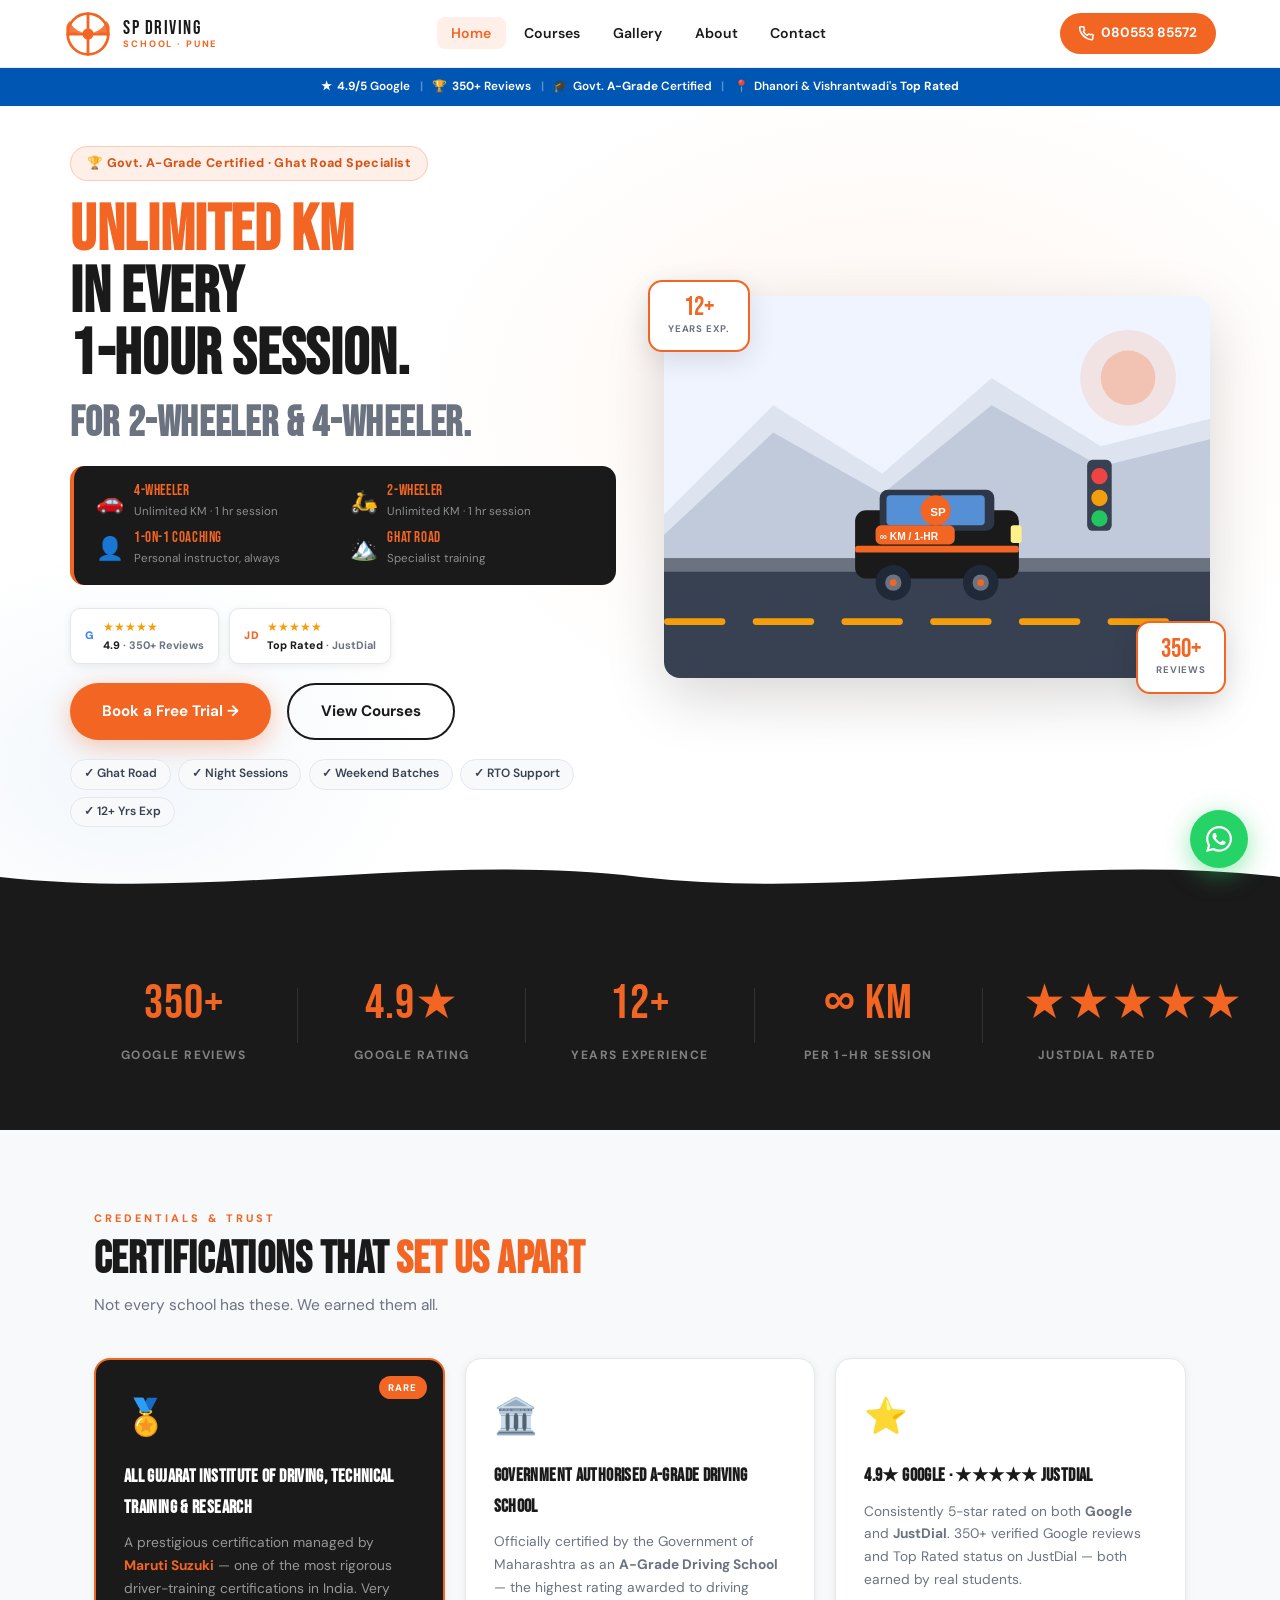
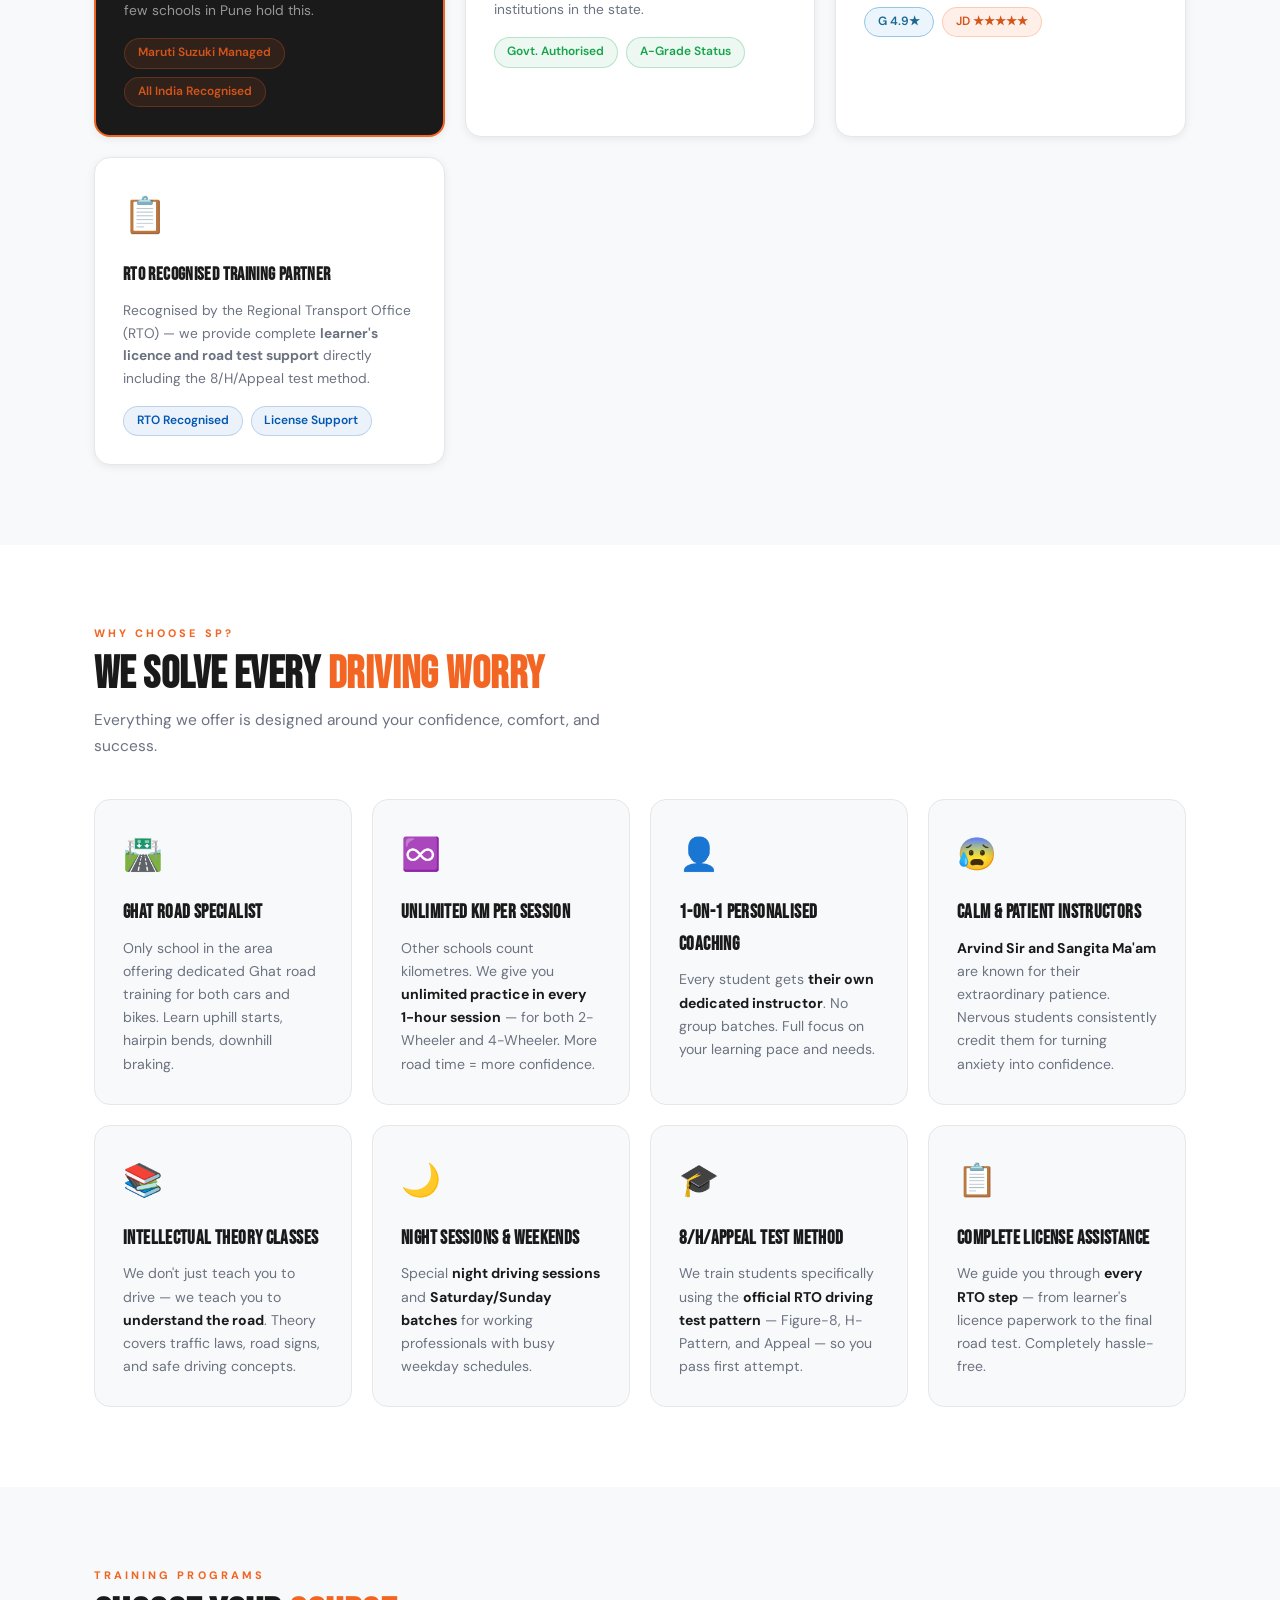
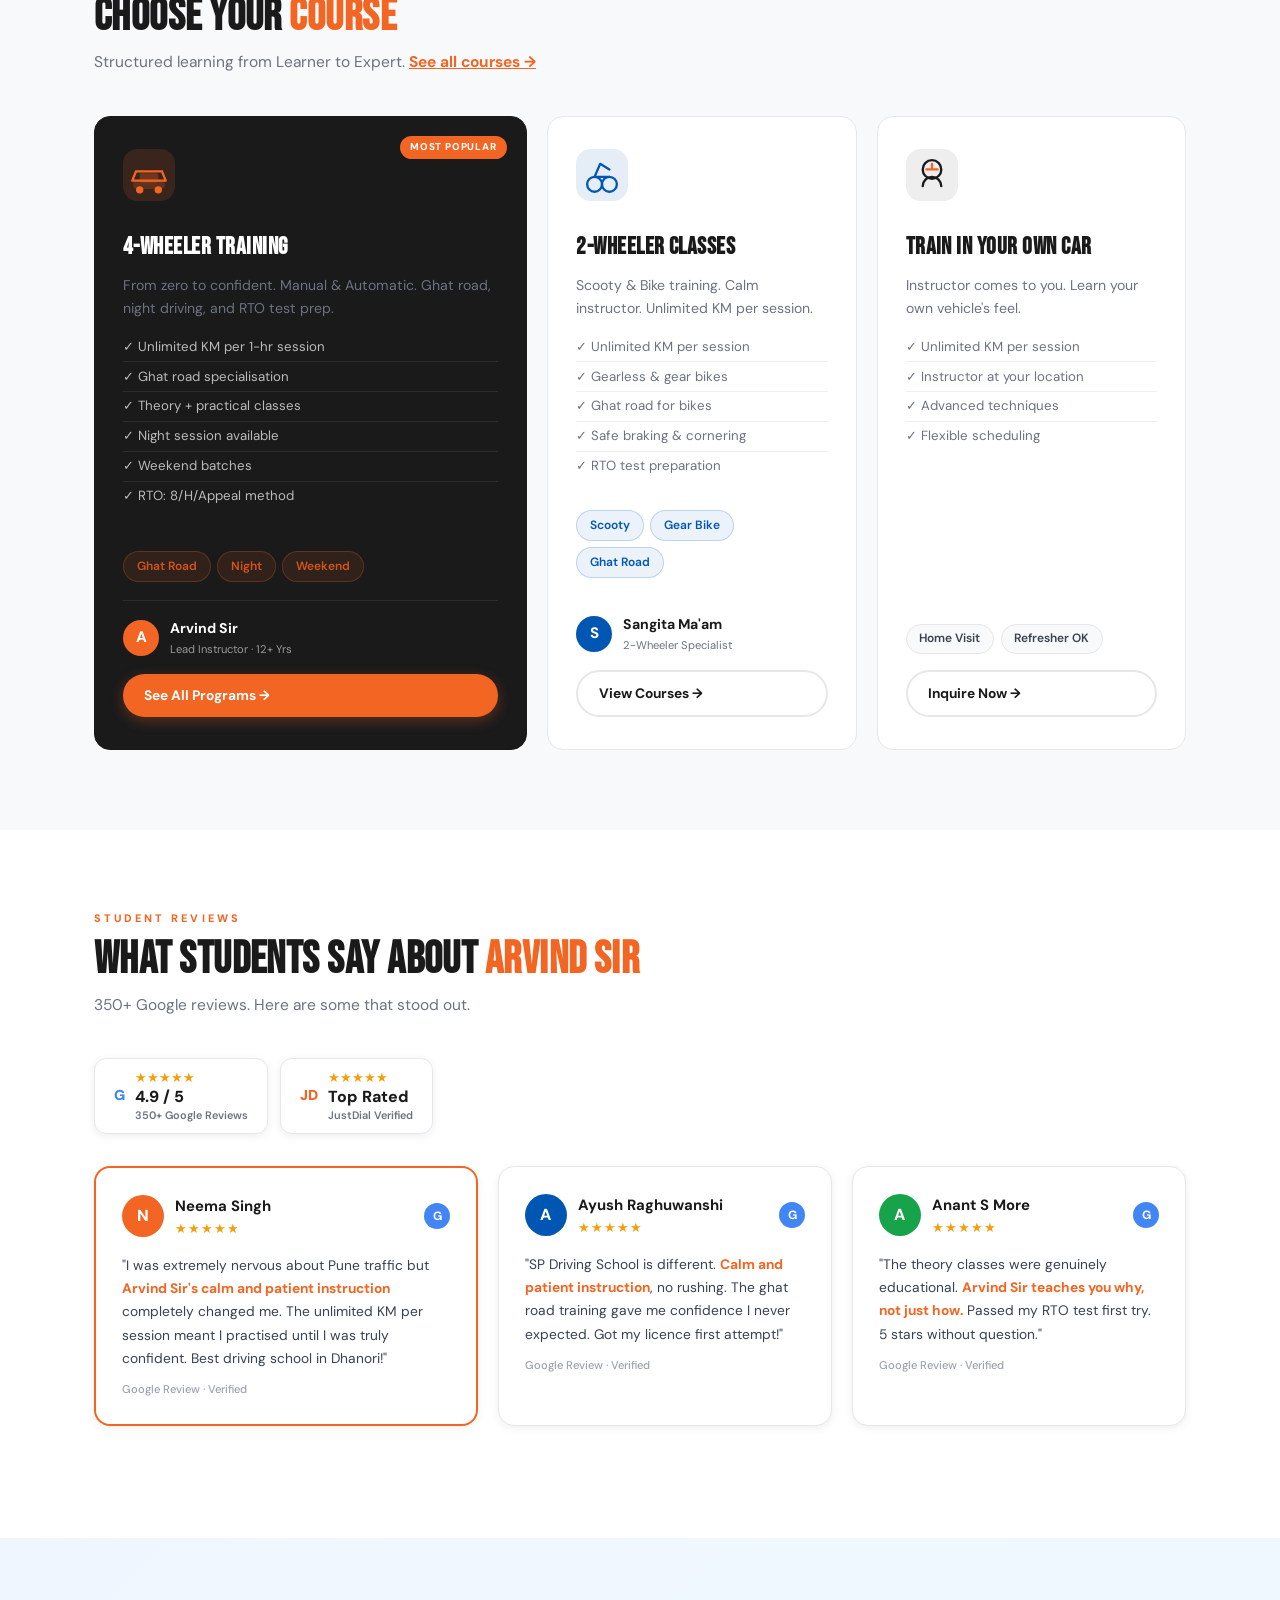
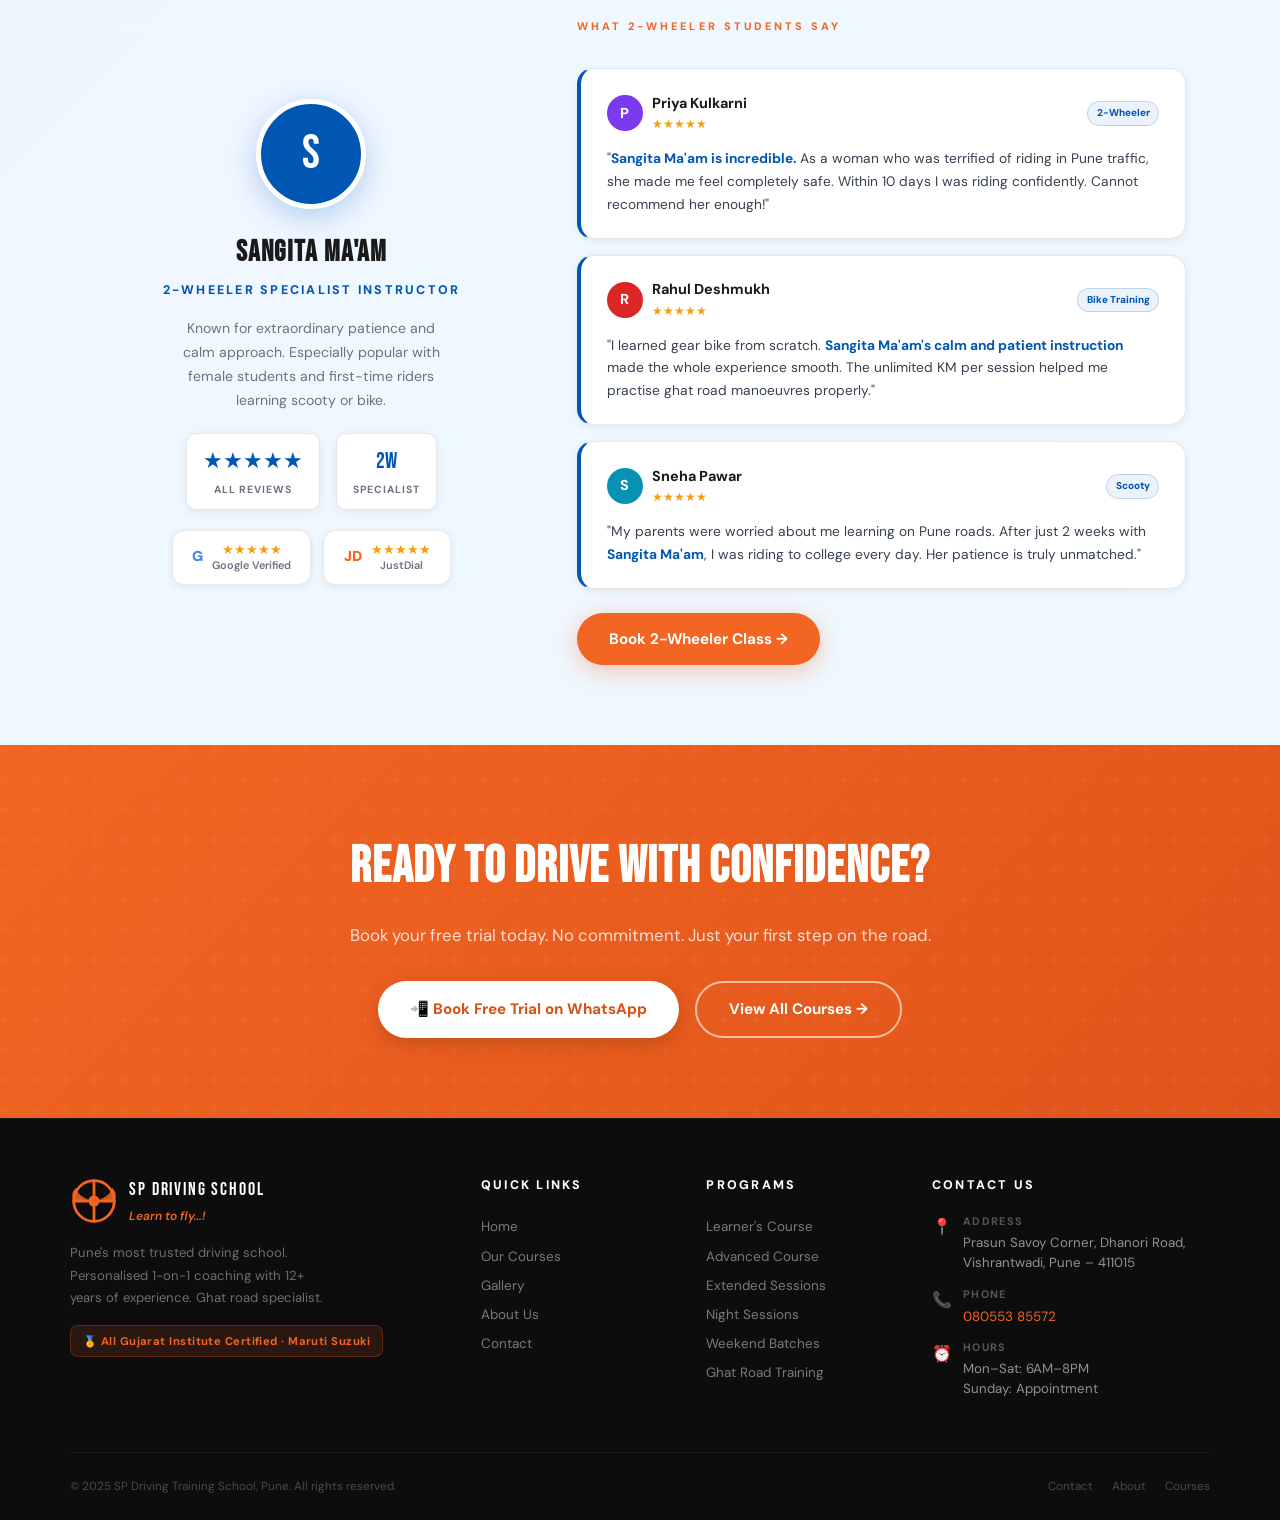
==== commit b117dfb4: "Update index.html" ====
--- a/index.html
+++ b/index.html
@@ -3,19 +3,91 @@
 <head>
   <meta charset="UTF-8" />
   <meta name="viewport" content="width=device-width, initial-scale=1.0" />
-  <title>SP Driving School Pune | Best Driving Classes in Dhanori & Vishrantwadi</title>
-  <meta name="description" content="Learn driving with Pune's most patient instructors. Unlimited KM per session. 350+ Google Reviews. Govt. A-Grade certified. Ghat road specialist. Book free trial!" />
-  <meta name="keywords" content="driving school Dhanori Pune, driving classes Vishrantwadi, ghat road driving Pune, SP driving school, unlimited km driving class" />
-  <script type="application/ld+json">
-  {"@context":"https://schema.org","@type":"LocalBusiness","name":"SP Driving Training School","description":"Professional driving school in Pune. Govt A-Grade certified. Ghat road specialist. Unlimited KM per session.","telephone":"+918055385572","address":{"@type":"PostalAddress","streetAddress":"Prasun Savoy Corner, Dhanori Road, Vishrantwadi","addressLocality":"Pune","postalCode":"411015","addressCountry":"IN"},"aggregateRating":{"@type":"AggregateRating","ratingValue":"4.9","reviewCount":"350"}}
-  </script>
+  <title>SP Driving School Pune | Unlimited KM · Dhanori & Vishrantwadi</title>
+  <meta name="description" content="Unlimited KM in every 1-hour session. Best driving school in Dhanori & Vishrantwadi Pune. 4.9★ Google · JustDial Top Rated. Govt A-Grade certified. Book free trial!" />
+  <script type="application/ld+json">{"@context":"https://schema.org","@type":"LocalBusiness","name":"SP Driving Training School","telephone":"+918055385572","address":{"@type":"PostalAddress","streetAddress":"Prasun Savoy Corner, Dhanori Road, Vishrantwadi","addressLocality":"Pune","postalCode":"411015","addressCountry":"IN"},"aggregateRating":{"@type":"AggregateRating","ratingValue":"4.9","reviewCount":"350"}}</script>
   <link rel="preconnect" href="https://fonts.googleapis.com" />
   <link href="https://fonts.googleapis.com/css2?family=Bebas+Neue&family=DM+Sans:wght@300;400;500;600;700&display=swap" rel="stylesheet" />
   <link rel="stylesheet" href="style.css" />
+  <style>
+    /* ── HERO HEADLINE SIZE ── */
+    .hero-headline { font-size: clamp(2.4rem,5vw,4.2rem); }
+
+    /* ── UNLIMITED BLOCK ── */
+    .hero-unlimited-block {
+      background: var(--black); border-radius: 14px;
+      padding: 1.1rem 1.4rem; margin-bottom: 1.4rem;
+      border-left: 4px solid var(--orange);
+      display: grid; grid-template-columns: 1fr 1fr; gap: .6rem;
+    }
+    .hub-item { display: flex; align-items: center; gap: .6rem; }
+    .hub-icon { font-size: 1.4rem; flex-shrink: 0; }
+    .hub-text .big { font-family: var(--font-head); font-size: .95rem; color: var(--orange); letter-spacing: .04em; line-height: 1.1; }
+    .hub-text .small { font-size: .72rem; color: rgba(255,255,255,.5); margin-top: .1rem; }
+
+    /* ── RATING BADGES ── */
+    .rating-badges { display: flex; gap: .6rem; flex-wrap: wrap; margin-bottom: 1.2rem; }
+    .rating-badge {
+      display: flex; align-items: center; gap: .5rem;
+      background: var(--white); border: 1.5px solid var(--light);
+      border-radius: 10px; padding: .5rem .9rem; box-shadow: var(--shadow-sm);
+    }
+    .rb-logo { font-size: .68rem; font-weight: 900; letter-spacing: .04em; flex-shrink: 0; }
+    .rb-logo.google { color: #4285F4; }
+    .rb-logo.justdial { color: #f26522; }
+    .rb-stars { color: #F59E0B; font-size: .78rem; }
+    .rb-text { font-size: .68rem; font-weight: 700; color: var(--grey); }
+    .rb-score { font-weight: 800; color: var(--black); }
+
+    /* ── HERO CHIPS — single neat row ── */
+    .hero-chips { display: flex; gap: .45rem; flex-wrap: wrap; align-items: center; }
+    .hero-chips .chip { white-space: nowrap; }
+
+    /* ── SERVICE CARDS — chips & button pinned to bottom ── */
+    .service-card { display: flex; flex-direction: column; }
+    .service-card-body { flex: 1; display: flex; flex-direction: column; }
+    .service-features { flex: 1; }
+    .service-chips {
+      display: flex; gap: .4rem; flex-wrap: wrap;
+      margin-top: auto; padding-top: .85rem; align-items: center;
+    }
+
+    /* ── SANGITA SECTION ── */
+    .sangita-section { padding: 5rem 1.5rem; background: linear-gradient(135deg,#EFF6FF 0%,#F0F9FF 100%); }
+    .sangita-inner { display: grid; grid-template-columns: 1fr 1.4fr; gap: 3rem; align-items: center; }
+    .sangita-profile { text-align: center; }
+    .sangita-avatar { width:110px;height:110px;border-radius:50%;background:var(--blue);color:white;font-family:var(--font-head);font-size:3rem;display:flex;align-items:center;justify-content:center;margin:0 auto 1.25rem;border:5px solid white;box-shadow:0 8px 28px rgba(0,86,179,.25); }
+    .sangita-profile h3 { font-family:var(--font-head);font-size:1.8rem;letter-spacing:.04em;margin-bottom:.25rem; }
+    .sangita-profile .role { font-size:.78rem;font-weight:800;letter-spacing:.18em;text-transform:uppercase;color:var(--blue);margin-bottom:1rem; }
+    .sangita-stats { display:flex;gap:1rem;justify-content:center;flex-wrap:wrap;margin-bottom:1.25rem; }
+    .ss-stat { background:white;border-radius:10px;padding:.65rem 1rem;border:1px solid var(--light);text-align:center;box-shadow:var(--shadow-sm); }
+    .ss-num { font-family:var(--font-head);font-size:1.4rem;color:var(--blue); }
+    .ss-label { font-size:.65rem;font-weight:700;color:var(--grey);text-transform:uppercase;letter-spacing:.1em; }
+    .platform-ratings { display:flex;gap:.75rem;flex-wrap:wrap;justify-content:center; }
+    .pr-badge { display:flex;align-items:center;gap:.6rem;background:white;border-radius:12px;padding:.7rem 1.2rem;border:1.5px solid var(--light);box-shadow:var(--shadow-sm); }
+    .pr-logo { font-weight:900;font-size:.9rem; }
+    .pr-logo.g { color:#4285F4; }
+    .pr-logo.jd { color:#f26522; }
+    .pr-info { line-height:1.3; }
+    .pr-score { font-weight:800;font-size:1rem;color:var(--black); }
+    .pr-label { font-size:.68rem;color:var(--grey);font-weight:600; }
+    .pr-stars { color:#F59E0B;font-size:.8rem; }
+    .sangita-reviews { display:flex;flex-direction:column;gap:1rem; }
+    .s-review-card { background:white;border-radius:var(--radius);padding:1.4rem 1.6rem;box-shadow:var(--shadow-sm);border:1px solid var(--light);border-left:4px solid var(--blue);transition:var(--trans); }
+    .s-review-card:hover { transform:translateX(4px);box-shadow:var(--shadow-md); }
+    .s-review-header { display:flex;align-items:center;gap:.6rem;margin-bottom:.75rem; }
+    .s-avatar { width:36px;height:36px;border-radius:50%;color:white;font-weight:800;font-size:.9rem;display:flex;align-items:center;justify-content:center;flex-shrink:0; }
+    .s-name { font-weight:700;font-size:.9rem; }
+    .s-stars { color:#F59E0B;font-size:.75rem; }
+    .s-badge { margin-left:auto;font-size:.62rem;font-weight:800;background:var(--blue-lt);color:var(--blue);padding:.2rem .55rem;border-radius:50px;border:1px solid rgba(0,86,179,.2); }
+    .s-text { font-size:.86rem;color:#374151;line-height:1.65; }
+    .s-text strong { color:var(--blue); }
+
+    @media (max-width:900px) { .sangita-inner { grid-template-columns:1fr; } }
+    @media (max-width:640px) { .hero-unlimited-block { grid-template-columns:1fr; } }
+  </style>
 </head>
 <body>
-
-  <!-- Nav & Trust Bar injected by components.js -->
 
   <!-- ========== HERO ========== -->
   <section class="hero" id="home">
@@ -23,39 +95,79 @@
     <div class="hero-inner">
       <div class="hero-content fade-in">
         <div class="hero-badge">🏆 Govt. A-Grade Certified · Ghat Road Specialist</div>
+
         <h1 class="hero-headline">
-          Gain the<br/>
-          <span class="orange">Confidence</span><br/>
-          to Conquer<br/>
-          Pune Traffic.
+          <span class="orange">Unlimited KM</span><br/>
+          in Every<br/>
+          1-Hour Session.<br/>
+          <span style="font-size:65%;color:var(--grey);">For 2-Wheeler &amp; 4-Wheeler.</span>
         </h1>
 
-        <!-- UNLIMITED KM CALLOUT — Key Differentiator -->
-        <div class="unlimited-callout">
-          <div class="unlimited-icon">🚗</div>
-          <div class="unlimited-text">
-            <div class="big">UNLIMITED KM IN EVERY 1-HOUR SESSION</div>
-            <div class="small">For both 2-Wheeler &amp; 4-Wheeler · No KM cap, ever.</div>
-          </div>
-        </div>
-
-        <p class="hero-sub">
-          Personalised <strong>1-on-1 coaching</strong> by <strong>Arvind Sir</strong> &amp; <strong>Sangita Ma'am</strong>.<br/>
-          12+ years of experience · License assistance included.
-        </p>
-        <div class="hero-actions">
-          <a href="https://wa.me/918055385572?text=Hi!%20I%20want%20to%20book%20a%20free%20trial%20lesson." class="btn-primary" target="_blank">
-            Book a Free Trial →
-          </a>
+        <!-- 2×2 unlimited block -->
+        <div class="hero-unlimited-block">
+          <div class="hub-item">
+            <div class="hub-icon">🚗</div>
+            <div class="hub-text">
+              <div class="big">4-WHEELER</div>
+              <div class="small">Unlimited KM · 1 hr session</div>
+            </div>
+          </div>
+          <div class="hub-item">
+            <div class="hub-icon">🛵</div>
+            <div class="hub-text">
+              <div class="big">2-WHEELER</div>
+              <div class="small">Unlimited KM · 1 hr session</div>
+            </div>
+          </div>
+          <div class="hub-item">
+            <div class="hub-icon">👤</div>
+            <div class="hub-text">
+              <div class="big">1-ON-1 COACHING</div>
+              <div class="small">Personal instructor, always</div>
+            </div>
+          </div>
+          <div class="hub-item">
+            <div class="hub-icon">🏔️</div>
+            <div class="hub-text">
+              <div class="big">GHAT ROAD</div>
+              <div class="small">Specialist training</div>
+            </div>
+          </div>
+        </div>
+
+        <!-- Rating badges -->
+        <div class="rating-badges">
+          <div class="rating-badge">
+            <div class="rb-logo google">G</div>
+            <div>
+              <div class="rb-stars">★★★★★</div>
+              <div class="rb-text"><span class="rb-score">4.9</span> · 350+ Reviews</div>
+            </div>
+          </div>
+          <div class="rating-badge">
+            <div class="rb-logo justdial">JD</div>
+            <div>
+              <div class="rb-stars">★★★★★</div>
+              <div class="rb-text"><span class="rb-score">Top Rated</span> · JustDial</div>
+            </div>
+          </div>
+        </div>
+
+        <div class="hero-actions" style="margin-bottom:1.2rem;">
+          <a href="https://wa.me/918055385572?text=Hi!%20I%20want%20to%20book%20a%20free%20trial%20lesson." class="btn-primary" target="_blank">Book a Free Trial →</a>
           <a href="courses.html" class="btn-secondary">View Courses</a>
         </div>
+
+        <!-- Chips — clean single line -->
         <div class="hero-chips">
-          <span class="chip">✓ Ghat Road Training</span>
-          <span class="chip">✓ Night Sessions Available</span>
+          <span class="chip">✓ Ghat Road</span>
+          <span class="chip">✓ Night Sessions</span>
           <span class="chip">✓ Weekend Batches</span>
-          <span class="chip">✓ RTO Test Support</span>
-        </div>
-      </div>
+          <span class="chip">✓ RTO Support</span>
+          <span class="chip">✓ 12+ Yrs Exp</span>
+        </div>
+      </div>
+
       <div class="hero-visual fade-in">
         <div class="hero-card-stack">
           <div class="hero-stat-card card-float-1">
@@ -63,46 +175,34 @@
             <div class="hsc-label">Years Exp.</div>
           </div>
           <div class="hero-main-visual">
-            <!-- Road Illustration SVG -->
             <svg viewBox="0 0 400 280" fill="none" xmlns="http://www.w3.org/2000/svg" class="road-svg">
               <rect width="400" height="280" fill="#F0F4FF"/>
               <circle cx="340" cy="60" r="35" fill="#F26522" opacity="0.12"/>
               <circle cx="340" cy="60" r="20" fill="#F26522" opacity="0.25"/>
-              <!-- Mountain / Ghat shape -->
               <path d="M0 160 L80 80 L160 130 L240 60 L320 110 L400 90 L400 200 L0 200Z" fill="#CBD5E1" opacity="0.5"/>
               <path d="M0 175 L80 100 L160 145 L240 80 L320 125 L400 105 L400 200 L0 200Z" fill="#93A3B8" opacity="0.4"/>
-              <!-- Road -->
               <rect x="0" y="200" width="400" height="80" fill="#374151"/>
               <rect x="0" y="192" width="400" height="10" fill="#6B7280"/>
-              <!-- Road markings -->
               <rect x="0" y="236" width="45" height="5" fill="#F59E0B" rx="2.5"/>
               <rect x="65" y="236" width="45" height="5" fill="#F59E0B" rx="2.5"/>
               <rect x="130" y="236" width="45" height="5" fill="#F59E0B" rx="2.5"/>
               <rect x="195" y="236" width="45" height="5" fill="#F59E0B" rx="2.5"/>
               <rect x="260" y="236" width="45" height="5" fill="#F59E0B" rx="2.5"/>
               <rect x="325" y="236" width="45" height="5" fill="#F59E0B" rx="2.5"/>
-              <!-- Car -->
               <rect x="140" y="157" width="120" height="50" fill="#1A1A1B" rx="8"/>
               <rect x="158" y="142" width="84" height="30" fill="#2D3748" rx="6"/>
               <rect x="163" y="146" width="34" height="22" fill="#60A5FA" rx="3" opacity="0.8"/>
               <rect x="201" y="146" width="34" height="22" fill="#60A5FA" rx="3" opacity="0.8"/>
               <rect x="140" y="183" width="120" height="5" fill="#F26522" rx="2"/>
-              <circle cx="168" cy="210" r="13" fill="#1F2937"/>
-              <circle cx="168" cy="210" r="6" fill="#6B7280"/>
-              <circle cx="168" cy="210" r="2.5" fill="#F26522"/>
-              <circle cx="232" cy="210" r="13" fill="#1F2937"/>
-              <circle cx="232" cy="210" r="6" fill="#6B7280"/>
-              <circle cx="232" cy="210" r="2.5" fill="#F26522"/>
+              <circle cx="168" cy="210" r="13" fill="#1F2937"/><circle cx="168" cy="210" r="6" fill="#6B7280"/><circle cx="168" cy="210" r="2.5" fill="#F26522"/>
+              <circle cx="232" cy="210" r="13" fill="#1F2937"/><circle cx="232" cy="210" r="6" fill="#6B7280"/><circle cx="232" cy="210" r="2.5" fill="#F26522"/>
               <rect x="254" y="168" width="8" height="13" fill="#FEF08A" rx="2"/>
-              <!-- Unlimited KM badge on car -->
-              <rect x="155" y="168" width="55" height="14" fill="#F26522" rx="4"/>
-              <text x="159" y="179" fill="white" font-size="7.5" font-weight="bold" font-family="sans-serif">∞ KM / HR</text>
-              <!-- Traffic light -->
+              <rect x="155" y="168" width="58" height="14" fill="#F26522" rx="4"/>
+              <text x="158" y="179" fill="white" font-size="7.5" font-weight="bold" font-family="sans-serif">∞ KM / 1-HR</text>
               <rect x="310" y="120" width="18" height="52" fill="#374151" rx="4"/>
               <circle cx="319" cy="132" r="6" fill="#EF4444"/>
               <circle cx="319" cy="148" r="6" fill="#F59E0B"/>
               <circle cx="319" cy="163" r="6" fill="#22C55E"/>
-              <!-- SP badge -->
               <circle cx="199" cy="157" r="11" fill="#F26522"/>
               <text x="195" y="161" fill="white" font-size="8.5" font-weight="bold" font-family="sans-serif">SP</text>
             </svg>
@@ -124,30 +224,15 @@
   <!-- ========== STATS STRIP ========== -->
   <section class="stats-strip">
     <div class="stats-inner">
-      <div class="stat-block fade-in">
-        <div class="stat-big">350+</div>
-        <div class="stat-desc">Google Reviews</div>
-      </div>
+      <div class="stat-block fade-in"><div class="stat-big">350+</div><div class="stat-desc">Google Reviews</div></div>
       <div class="stat-divider"></div>
-      <div class="stat-block fade-in">
-        <div class="stat-big">4.9★</div>
-        <div class="stat-desc">Average Rating</div>
-      </div>
+      <div class="stat-block fade-in"><div class="stat-big">4.9★</div><div class="stat-desc">Google Rating</div></div>
       <div class="stat-divider"></div>
-      <div class="stat-block fade-in">
-        <div class="stat-big">12+</div>
-        <div class="stat-desc">Years Experience</div>
-      </div>
+      <div class="stat-block fade-in"><div class="stat-big">12+</div><div class="stat-desc">Years Experience</div></div>
       <div class="stat-divider"></div>
-      <div class="stat-block fade-in">
-        <div class="stat-big">∞ KM</div>
-        <div class="stat-desc">Per 1-Hr Session</div>
-      </div>
+      <div class="stat-block fade-in"><div class="stat-big">∞ KM</div><div class="stat-desc">Per 1-Hr Session</div></div>
       <div class="stat-divider"></div>
-      <div class="stat-block fade-in">
-        <div class="stat-big">100%</div>
-        <div class="stat-desc">License Support</div>
-      </div>
+      <div class="stat-block fade-in"><div class="stat-big">★★★★★</div><div class="stat-desc">JustDial Rated</div></div>
     </div>
   </section>
 
@@ -158,7 +243,6 @@
       <h2 class="section-title fade-in">Certifications That <span class="orange">Set Us Apart</span></h2>
       <p class="section-sub fade-in">Not every school has these. We earned them all.</p>
       <div class="cert-grid">
-
         <div class="cert-card featured-cert fade-in">
           <div class="cert-ribbon">RARE</div>
           <div class="cert-icon">🏅</div>
@@ -169,7 +253,6 @@
             <span class="chip chip-orange">All India Recognised</span>
           </div>
         </div>
-
         <div class="cert-card fade-in">
           <div class="cert-icon">🏛️</div>
           <h3>Government Authorised A-Grade Driving School</h3>
@@ -179,27 +262,24 @@
             <span class="chip chip-green">A-Grade Status</span>
           </div>
         </div>
-
+        <div class="cert-card fade-in">
+          <div class="cert-icon">⭐</div>
+          <h3>4.9★ Google · ★★★★★ JustDial</h3>
+          <p>Consistently 5-star rated on both <strong>Google</strong> and <strong>JustDial</strong>. 350+ verified Google reviews and Top Rated status on JustDial — both earned by real students.</p>
+          <div style="display:flex;gap:.5rem;flex-wrap:wrap;margin-top:1rem;">
+            <span class="chip" style="background:#EBF5FB;border-color:#93C6E7;color:#1A6891;">G 4.9★</span>
+            <span class="chip chip-orange">JD ★★★★★</span>
+          </div>
+        </div>
         <div class="cert-card fade-in">
           <div class="cert-icon">📋</div>
           <h3>RTO Recognised Training Partner</h3>
-          <p>Our school is recognised by the Regional Transport Office (RTO), allowing us to provide complete <strong>learner's licence and road test support</strong> directly.</p>
+          <p>Recognised by the Regional Transport Office (RTO) — we provide complete <strong>learner's licence and road test support</strong> directly including the 8/H/Appeal test method.</p>
           <div style="display:flex;gap:.5rem;flex-wrap:wrap;margin-top:1rem;">
             <span class="chip chip-blue">RTO Recognised</span>
             <span class="chip chip-blue">License Support</span>
           </div>
         </div>
-
-        <div class="cert-card fade-in">
-          <div class="cert-icon">⭐</div>
-          <h3>4.9★ on Google · 350+ Verified Reviews</h3>
-          <p>Consistently rated among the top driving schools in Pune on Google. Our 300+ five-star ratings speak for themselves — each one from a real student.</p>
-          <div style="display:flex;gap:.5rem;flex-wrap:wrap;margin-top:1rem;">
-            <span class="chip chip-blue">300+ Five-Stars</span>
-            <span class="chip">Top Rated in Dhanori</span>
-          </div>
-        </div>
-
       </div>
     </div>
   </section>
@@ -211,51 +291,19 @@
       <h2 class="section-title fade-in">We Solve Every <span class="orange">Driving Worry</span></h2>
       <p class="section-sub fade-in">Everything we offer is designed around your confidence, comfort, and success.</p>
       <div class="why-grid">
-        <div class="why-card fade-in">
-          <div class="why-icon">🛣️</div>
-          <h3>Ghat Road Specialist</h3>
-          <p>We are the <strong>only school in the area</strong> offering dedicated Ghat road training. Learn to drive uphill, downhill, and on sharp bends with expert guidance.</p>
-        </div>
-        <div class="why-card fade-in">
-          <div class="why-icon">♾️</div>
-          <h3>Unlimited KM Per Session</h3>
-          <p>Other schools count kilometres. We give you <strong>unlimited practice in every 1-hour session</strong> — for both car and bike. More road time = more confidence.</p>
-        </div>
-        <div class="why-card fade-in">
-          <div class="why-icon">👤</div>
-          <h3>1-on-1 Personalised Coaching</h3>
-          <p>Every student gets <strong>their own dedicated instructor</strong>. No group batches, no distractions. Full focus on your learning at your pace.</p>
-        </div>
-        <div class="why-card fade-in">
-          <div class="why-icon">😰</div>
-          <h3>Calm &amp; Patient Methods</h3>
-          <p><strong>Arvind Sir and Sangita Ma'am</strong> are known for their extraordinary patience. Nervous students consistently credit them for transforming anxiety into confidence.</p>
-        </div>
-        <div class="why-card fade-in">
-          <div class="why-icon">📚</div>
-          <h3>Intellectual Theory Classes</h3>
-          <p>We don't just teach you to drive — we teach you to <strong>understand the road</strong>. Theory sessions cover traffic laws, road signs, and safe driving concepts.</p>
-        </div>
-        <div class="why-card fade-in">
-          <div class="why-icon">⏰</div>
-          <h3>Flexible Timings + Night Sessions</h3>
-          <p>Morning, evening, weekends, and even <strong>special night sessions</strong> for professionals with busy schedules. We work around your life.</p>
-        </div>
-        <div class="why-card fade-in">
-          <div class="why-icon">🎓</div>
-          <h3>8/H/Appeal Test Method</h3>
-          <p>We specifically train students using the <strong>official RTO driving test pattern</strong> — Figure-8, H-Pattern, and Appeal — so you pass on your very first attempt.</p>
-        </div>
-        <div class="why-card fade-in">
-          <div class="why-icon">📋</div>
-          <h3>Complete License Assistance</h3>
-          <p>We guide you through <strong>every step of the RTO process</strong> — from learner's licence paperwork to the final road test. Completely hassle-free.</p>
-        </div>
-      </div>
-    </div>
-  </section>
-
-  <!-- ========== SERVICES OVERVIEW ========== -->
+        <div class="why-card fade-in"><div class="why-icon">🛣️</div><h3>Ghat Road Specialist</h3><p>Only school in the area offering dedicated Ghat road training for both cars and bikes. Learn uphill starts, hairpin bends, downhill braking.</p></div>
+        <div class="why-card fade-in"><div class="why-icon">♾️</div><h3>Unlimited KM Per Session</h3><p>Other schools count kilometres. We give you <strong>unlimited practice in every 1-hour session</strong> — for both 2-Wheeler and 4-Wheeler. More road time = more confidence.</p></div>
+        <div class="why-card fade-in"><div class="why-icon">👤</div><h3>1-on-1 Personalised Coaching</h3><p>Every student gets <strong>their own dedicated instructor</strong>. No group batches. Full focus on your learning pace and needs.</p></div>
+        <div class="why-card fade-in"><div class="why-icon">😰</div><h3>Calm &amp; Patient Instructors</h3><p><strong>Arvind Sir and Sangita Ma'am</strong> are known for their extraordinary patience. Nervous students consistently credit them for turning anxiety into confidence.</p></div>
+        <div class="why-card fade-in"><div class="why-icon">📚</div><h3>Intellectual Theory Classes</h3><p>We don't just teach you to drive — we teach you to <strong>understand the road</strong>. Theory covers traffic laws, road signs, and safe driving concepts.</p></div>
+        <div class="why-card fade-in"><div class="why-icon">🌙</div><h3>Night Sessions &amp; Weekends</h3><p>Special <strong>night driving sessions</strong> and <strong>Saturday/Sunday batches</strong> for working professionals with busy weekday schedules.</p></div>
+        <div class="why-card fade-in"><div class="why-icon">🎓</div><h3>8/H/Appeal Test Method</h3><p>We train students specifically using the <strong>official RTO driving test pattern</strong> — Figure-8, H-Pattern, and Appeal — so you pass first attempt.</p></div>
+        <div class="why-card fade-in"><div class="why-icon">📋</div><h3>Complete License Assistance</h3><p>We guide you through <strong>every RTO step</strong> — from learner's licence paperwork to the final road test. Completely hassle-free.</p></div>
+      </div>
+    </div>
+  </section>
+
+  <!-- ========== SERVICES ========== -->
   <section class="services-overview" id="services">
     <div class="container">
       <span class="section-label fade-in">TRAINING PROGRAMS</span>
@@ -263,123 +311,189 @@
       <p class="section-sub fade-in">Structured learning from Learner to Expert. <a href="courses.html" style="color:var(--orange);font-weight:700;">See all courses →</a></p>
       <div class="services-bento">
 
+        <!-- 4-Wheeler -->
         <div class="service-card service-main fade-in">
           <div class="service-tag">MOST POPULAR</div>
           <div class="service-icon-wrap">
             <svg width="52" height="52" viewBox="0 0 56 56" fill="none"><rect width="56" height="56" rx="16" fill="#F26522" opacity="0.15"/><path d="M10 34h36M10 34l4-10h28l4 10" stroke="#F26522" stroke-width="2.5" stroke-linecap="round"/><rect x="12" y="34" width="32" height="8" rx="3" fill="#F26522" opacity="0.2" stroke="#F26522" stroke-width="2"/><circle cx="18" cy="44" r="4" fill="#F26522"/><circle cx="38" cy="44" r="4" fill="#F26522"/><rect x="18" y="26" width="20" height="10" rx="2" fill="#F26522" opacity="0.3"/></svg>
           </div>
           <h3>4-Wheeler Training</h3>
-          <p>From zero to confident. Manual &amp; Automatic. Includes Ghat road, night driving, and RTO test prep.</p>
-          <ul class="service-features">
-            <li>✓ Unlimited KM per 1-hr session</li>
-            <li>✓ Ghat road specialisation</li>
-            <li>✓ Theory + practical classes</li>
-            <li>✓ Night session available</li>
-            <li>✓ Weekend batches</li>
-            <li>✓ RTO test: 8/H/Appeal method</li>
-          </ul>
-          <div class="service-instructor">
-            <div class="inst-avatar inst-orange">A</div>
-            <div>
-              <div class="inst-name">Arvind Sir</div>
-              <div class="inst-tag">Lead Instructor · 12+ Years</div>
-            </div>
-          </div>
-          <a href="courses.html" class="btn-service">See All Programs →</a>
-        </div>
-
+          <p>From zero to confident. Manual &amp; Automatic. Ghat road, night driving, and RTO test prep.</p>
+          <div class="service-card-body">
+            <ul class="service-features">
+              <li>✓ Unlimited KM per 1-hr session</li>
+              <li>✓ Ghat road specialisation</li>
+              <li>✓ Theory + practical classes</li>
+              <li>✓ Night session available</li>
+              <li>✓ Weekend batches</li>
+              <li>✓ RTO: 8/H/Appeal method</li>
+            </ul>
+            <!-- chips + instructor always at bottom -->
+            <div class="service-chips">
+              <span class="chip chip-orange">Ghat Road</span>
+              <span class="chip chip-orange">Night</span>
+              <span class="chip chip-orange">Weekend</span>
+            </div>
+            <div class="service-instructor">
+              <div class="inst-avatar inst-orange">A</div>
+              <div><div class="inst-name">Arvind Sir</div><div class="inst-tag">Lead Instructor · 12+ Yrs</div></div>
+            </div>
+            <a href="courses.html" class="btn-service" style="margin-top:1rem;">See All Programs →</a>
+          </div>
+        </div>
+
+        <!-- 2-Wheeler -->
         <div class="service-card fade-in">
           <div class="service-icon-wrap">
             <svg width="52" height="52" viewBox="0 0 56 56" fill="none"><rect width="56" height="56" rx="16" fill="#0056b3" opacity="0.1"/><ellipse cx="20" cy="38" rx="8" ry="8" stroke="#0056b3" stroke-width="2.5" fill="none"/><ellipse cx="36" cy="38" rx="8" ry="8" stroke="#0056b3" stroke-width="2.5" fill="none"/><path d="M20 30l6-14 10 6" stroke="#0056b3" stroke-width="2.5" stroke-linecap="round" stroke-linejoin="round"/><path d="M20 30h16" stroke="#0056b3" stroke-width="2.5" stroke-linecap="round"/></svg>
           </div>
           <h3>2-Wheeler Classes</h3>
-          <p>Scooty &amp; Bike training. Unlimited KM per session. Calm &amp; patient instructor.</p>
-          <ul class="service-features">
-            <li>✓ Unlimited KM per session</li>
-            <li>✓ Gearless &amp; gear bikes</li>
-            <li>✓ Ghat road for bikes</li>
-            <li>✓ Safe braking &amp; cornering</li>
-            <li>✓ RTO test preparation</li>
-          </ul>
-          <div class="service-instructor">
-            <div class="inst-avatar inst-blue">S</div>
-            <div>
-              <div class="inst-name">Sangita Ma'am</div>
-              <div class="inst-tag">2-Wheeler Specialist</div>
-            </div>
-          </div>
-          <a href="courses.html" class="btn-service-outline">View Courses →</a>
-        </div>
-
+          <p>Scooty &amp; Bike training. Calm instructor. Unlimited KM per session.</p>
+          <div class="service-card-body">
+            <ul class="service-features">
+              <li>✓ Unlimited KM per session</li>
+              <li>✓ Gearless &amp; gear bikes</li>
+              <li>✓ Ghat road for bikes</li>
+              <li>✓ Safe braking &amp; cornering</li>
+              <li>✓ RTO test preparation</li>
+            </ul>
+            <div class="service-chips">
+              <span class="chip chip-blue">Scooty</span>
+              <span class="chip chip-blue">Gear Bike</span>
+              <span class="chip chip-blue">Ghat Road</span>
+            </div>
+            <div class="service-instructor">
+              <div class="inst-avatar inst-blue">S</div>
+              <div><div class="inst-name">Sangita Ma'am</div><div class="inst-tag">2-Wheeler Specialist</div></div>
+            </div>
+            <a href="courses.html" class="btn-service-outline" style="margin-top:1rem;">View Courses →</a>
+          </div>
+        </div>
+
+        <!-- Own Car -->
         <div class="service-card fade-in">
           <div class="service-icon-wrap">
             <svg width="52" height="52" viewBox="0 0 56 56" fill="none"><rect width="56" height="56" rx="16" fill="#1A1A1B" opacity="0.07"/><circle cx="28" cy="22" r="10" stroke="#1A1A1B" stroke-width="2.5" fill="none"/><path d="M18 40c0-5.523 4.477-10 10-10s10 4.477 10 10" stroke="#1A1A1B" stroke-width="2.5" stroke-linecap="round"/><path d="M28 16v6M22 22h12" stroke="#F26522" stroke-width="2.5" stroke-linecap="round"/></svg>
           </div>
           <h3>Train in Your Own Car</h3>
-          <p>Instructor comes to you. Learn the feel of your own vehicle for maximum real-world confidence.</p>
-          <ul class="service-features">
-            <li>✓ Learn your car's feel</li>
-            <li>✓ Instructor at your location</li>
-            <li>✓ Advanced techniques</li>
-            <li>✓ Flexible scheduling</li>
-          </ul>
-          <a href="contact.html" class="btn-service-outline">Inquire Now →</a>
-        </div>
-
-      </div>
-    </div>
-  </section>
-
-  <!-- ========== REVIEWS ========== -->
+          <p>Instructor comes to you. Learn your own vehicle's feel.</p>
+          <div class="service-card-body">
+            <ul class="service-features">
+              <li>✓ Unlimited KM per session</li>
+              <li>✓ Instructor at your location</li>
+              <li>✓ Advanced techniques</li>
+              <li>✓ Flexible scheduling</li>
+            </ul>
+            <div class="service-chips">
+              <span class="chip">Home Visit</span>
+              <span class="chip">Refresher OK</span>
+            </div>
+            <a href="contact.html" class="btn-service-outline" style="margin-top:1rem;">Inquire Now →</a>
+          </div>
+        </div>
+
+      </div>
+    </div>
+  </section>
+
+  <!-- ========== ARVIND SIR REVIEWS ========== -->
   <section class="reviews-section" id="reviews">
     <div class="container">
       <span class="section-label fade-in">STUDENT REVIEWS</span>
-      <h2 class="section-title fade-in">Real Words from <span class="orange">Real Students</span></h2>
-      <p class="section-sub fade-in">350+ Google reviews. Here are a few that stood out.</p>
+      <h2 class="section-title fade-in">What Students Say About <span class="orange">Arvind Sir</span></h2>
+      <p class="section-sub fade-in">350+ Google reviews. Here are some that stood out.</p>
+
+      <!-- Platform ratings -->
+      <div class="platform-ratings fade-in" style="justify-content:flex-start;margin-bottom:2rem;">
+        <div class="pr-badge">
+          <div class="pr-logo g">G</div>
+          <div class="pr-info"><div class="pr-stars">★★★★★</div><div class="pr-score">4.9 / 5</div><div class="pr-label">350+ Google Reviews</div></div>
+        </div>
+        <div class="pr-badge">
+          <div class="pr-logo jd">JD</div>
+          <div class="pr-info"><div class="pr-stars">★★★★★</div><div class="pr-score">Top Rated</div><div class="pr-label">JustDial Verified</div></div>
+        </div>
+      </div>
+
       <div class="review-wall">
         <div class="review-card featured fade-in">
           <div class="review-header">
             <div class="reviewer-avatar" style="background:#F26522">N</div>
-            <div class="reviewer-info">
-              <div class="reviewer-name">Neema Singh</div>
-              <div class="review-stars">★★★★★</div>
-            </div>
+            <div class="reviewer-info"><div class="reviewer-name">Neema Singh</div><div class="review-stars">★★★★★</div></div>
             <div class="google-badge">G</div>
           </div>
-          <p class="review-text">"I was extremely nervous about Pune traffic but <strong>Arvind Sir's calm and patient instruction</strong> completely changed me. The unlimited KM per session meant I practised until I was truly confident — not just until the hour was up. Best driving school in Dhanori, hands down!"</p>
+          <p class="review-text">"I was extremely nervous about Pune traffic but <strong>Arvind Sir's calm and patient instruction</strong> completely changed me. The unlimited KM per session meant I practised until I was truly confident. Best driving school in Dhanori!"</p>
           <div class="review-date">Google Review · Verified</div>
         </div>
         <div class="review-card fade-in">
           <div class="review-header">
             <div class="reviewer-avatar" style="background:#0056b3">A</div>
-            <div class="reviewer-info">
-              <div class="reviewer-name">Ayush Raghuwanshi</div>
-              <div class="review-stars">★★★★★</div>
-            </div>
+            <div class="reviewer-info"><div class="reviewer-name">Ayush Raghuwanshi</div><div class="review-stars">★★★★★</div></div>
             <div class="google-badge">G</div>
           </div>
-          <p class="review-text">"SP Driving School is different. <strong>Calm and patient instruction</strong>, no rushing. The ghat road training gave me confidence I never expected. Got my licence first attempt. Highly recommend!"</p>
+          <p class="review-text">"SP Driving School is different. <strong>Calm and patient instruction</strong>, no rushing. The ghat road training gave me confidence I never expected. Got my licence first attempt!"</p>
           <div class="review-date">Google Review · Verified</div>
         </div>
         <div class="review-card fade-in">
           <div class="review-header">
             <div class="reviewer-avatar" style="background:#16A34A">A</div>
-            <div class="reviewer-info">
-              <div class="reviewer-name">Anant S More</div>
-              <div class="review-stars">★★★★★</div>
-            </div>
+            <div class="reviewer-info"><div class="reviewer-name">Anant S More</div><div class="review-stars">★★★★★</div></div>
             <div class="google-badge">G</div>
           </div>
-          <p class="review-text">"Sangita Ma'am is exceptional for two-wheelers. The theory classes were genuinely educational — I understood <em>why</em> to do things, not just how. Passed my RTO test first try. 5 stars without question."</p>
+          <p class="review-text">"The theory classes were genuinely educational. <strong>Arvind Sir teaches you why, not just how.</strong> Passed my RTO test first try. 5 stars without question."</p>
           <div class="review-date">Google Review · Verified</div>
         </div>
       </div>
-      <div class="review-cta-bar fade-in">
-        <div class="review-summary">
-          <span class="summary-stars">★★★★★</span>
-          <span class="summary-text"><strong>4.9 out of 5</strong> based on 350+ Google Reviews · 300+ Five-Stars</span>
-        </div>
-        <a href="https://wa.me/918055385572?text=Hi!%20I%20want%20to%20book%20a%20free%20trial." class="btn-primary" target="_blank">Join Our Happy Students →</a>
+    </div>
+  </section>
+
+  <!-- ========== SANGITA MA'AM — 2-Wheeler Reviews ========== -->
+  <section class="sangita-section">
+    <div class="container">
+      <div class="sangita-inner">
+        <div class="sangita-profile fade-in">
+          <div class="sangita-avatar">S</div>
+          <h3>Sangita Ma'am</h3>
+          <div class="role">2-Wheeler Specialist Instructor</div>
+          <p style="font-size:.88rem;color:var(--grey);line-height:1.7;max-width:280px;margin:0 auto 1.25rem;">Known for extraordinary patience and calm approach. Especially popular with female students and first-time riders learning scooty or bike.</p>
+          <div class="sangita-stats">
+            <div class="ss-stat"><div class="ss-num">★★★★★</div><div class="ss-label">All Reviews</div></div>
+            <div class="ss-stat"><div class="ss-num">2W</div><div class="ss-label">Specialist</div></div>
+          </div>
+          <div class="platform-ratings">
+            <div class="pr-badge"><div class="pr-logo g">G</div><div class="pr-info"><div class="pr-stars">★★★★★</div><div class="pr-label">Google Verified</div></div></div>
+            <div class="pr-badge"><div class="pr-logo jd">JD</div><div class="pr-info"><div class="pr-stars">★★★★★</div><div class="pr-label">JustDial</div></div></div>
+          </div>
+        </div>
+
+        <div class="sangita-reviews fade-in">
+          <span class="section-label" style="margin-bottom:1rem;display:block;">WHAT 2-WHEELER STUDENTS SAY</span>
+          <div class="s-review-card">
+            <div class="s-review-header">
+              <div class="s-avatar" style="background:#7C3AED">P</div>
+              <div><div class="s-name">Priya Kulkarni</div><div class="s-stars">★★★★★</div></div>
+              <div class="s-badge">2-Wheeler</div>
+            </div>
+            <p class="s-text">"<strong>Sangita Ma'am is incredible.</strong> As a woman who was terrified of riding in Pune traffic, she made me feel completely safe. Within 10 days I was riding confidently. Cannot recommend her enough!"</p>
+          </div>
+          <div class="s-review-card">
+            <div class="s-review-header">
+              <div class="s-avatar" style="background:#DC2626">R</div>
+              <div><div class="s-name">Rahul Deshmukh</div><div class="s-stars">★★★★★</div></div>
+              <div class="s-badge">Bike Training</div>
+            </div>
+            <p class="s-text">"I learned gear bike from scratch. <strong>Sangita Ma'am's calm and patient instruction</strong> made the whole experience smooth. The unlimited KM per session helped me practise ghat road manoeuvres properly."</p>
+          </div>
+          <div class="s-review-card">
+            <div class="s-review-header">
+              <div class="s-avatar" style="background:#0891B2">S</div>
+              <div><div class="s-name">Sneha Pawar</div><div class="s-stars">★★★★★</div></div>
+              <div class="s-badge">Scooty</div>
+            </div>
+            <p class="s-text">"My parents were worried about me learning on Pune roads. After just 2 weeks with <strong>Sangita Ma'am</strong>, I was riding to college every day. Her patience is truly unmatched."</p>
+          </div>
+          <a href="https://wa.me/918055385572?text=Hi!%20I%20want%20to%20inquire%20about%202-Wheeler%20training%20with%20Sangita%20Ma%27am." class="btn-primary" target="_blank" style="margin-top:.5rem;align-self:flex-start;">Book 2-Wheeler Class →</a>
+        </div>
       </div>
     </div>
   </section>
@@ -394,8 +508,6 @@
     </div>
   </section>
 
-  <!-- Footer injected by components.js -->
-
   <script src="components.js"></script>
 </body>
 </html>
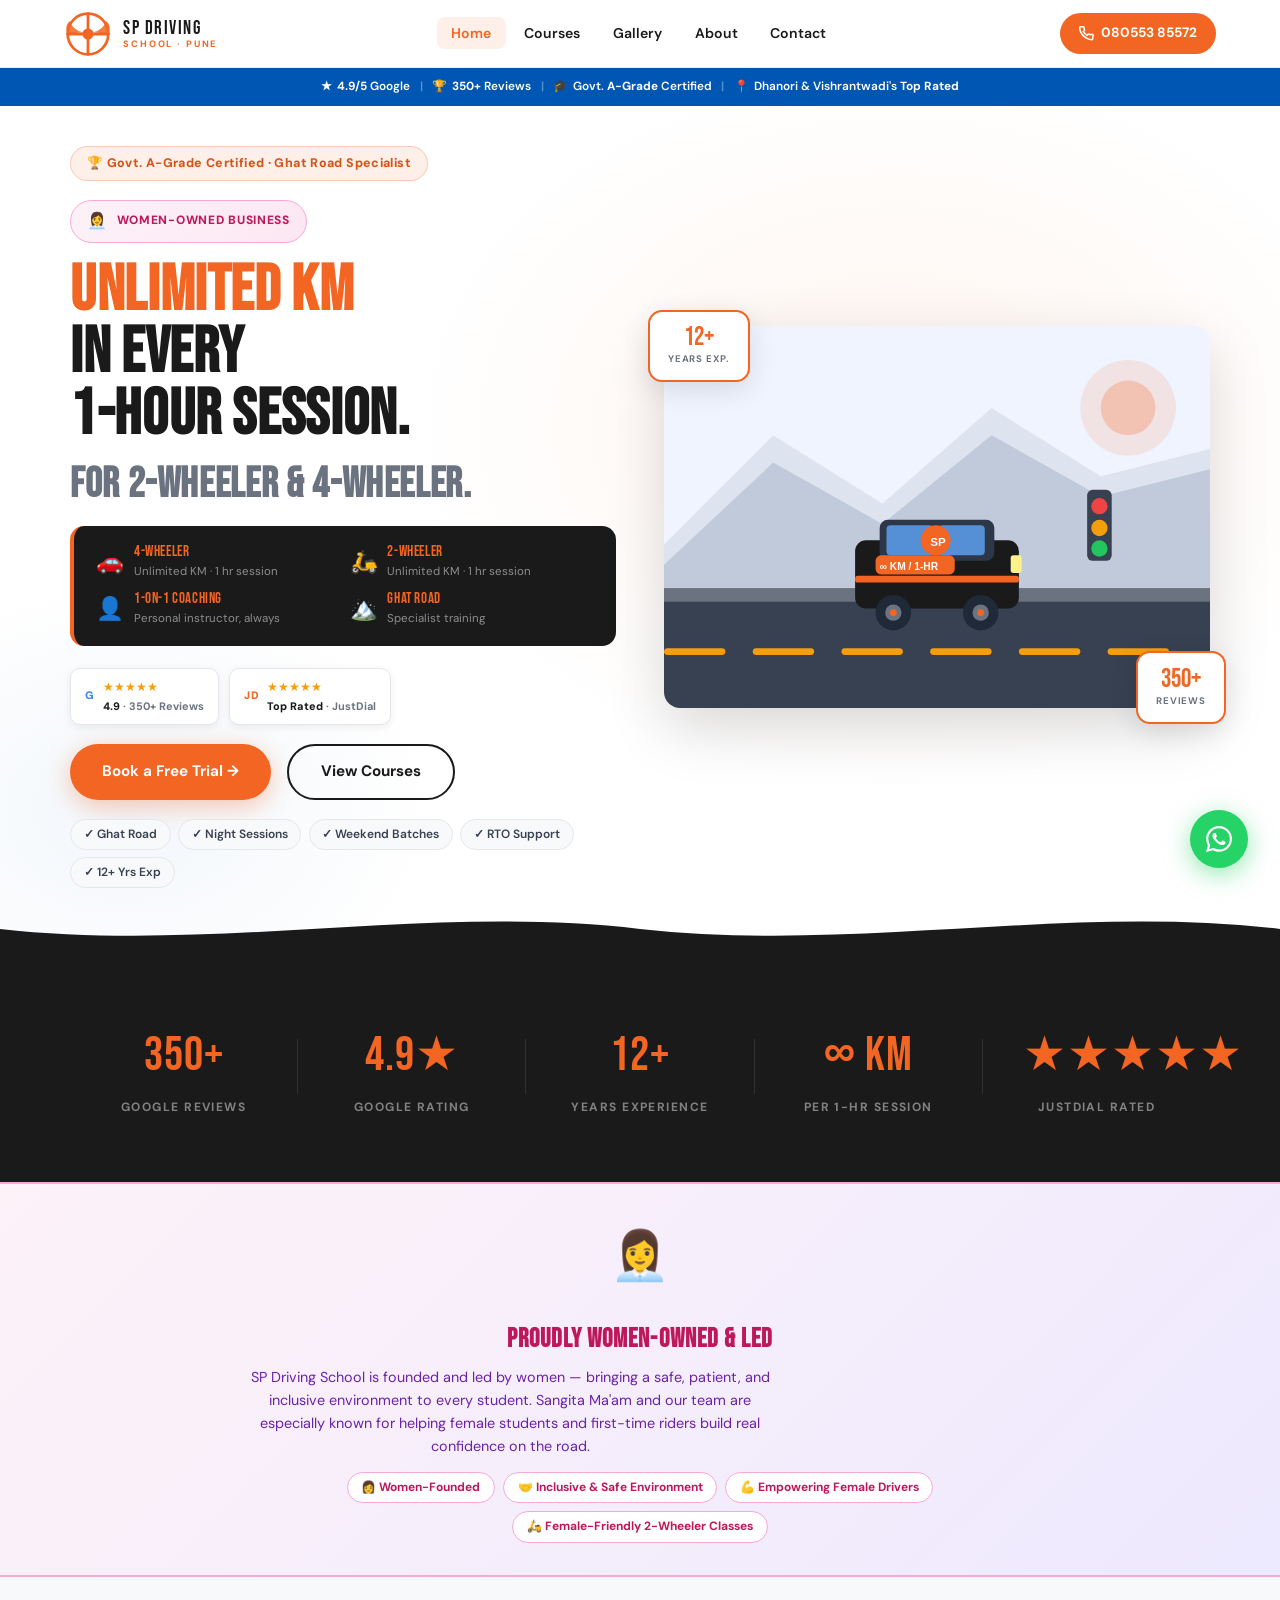
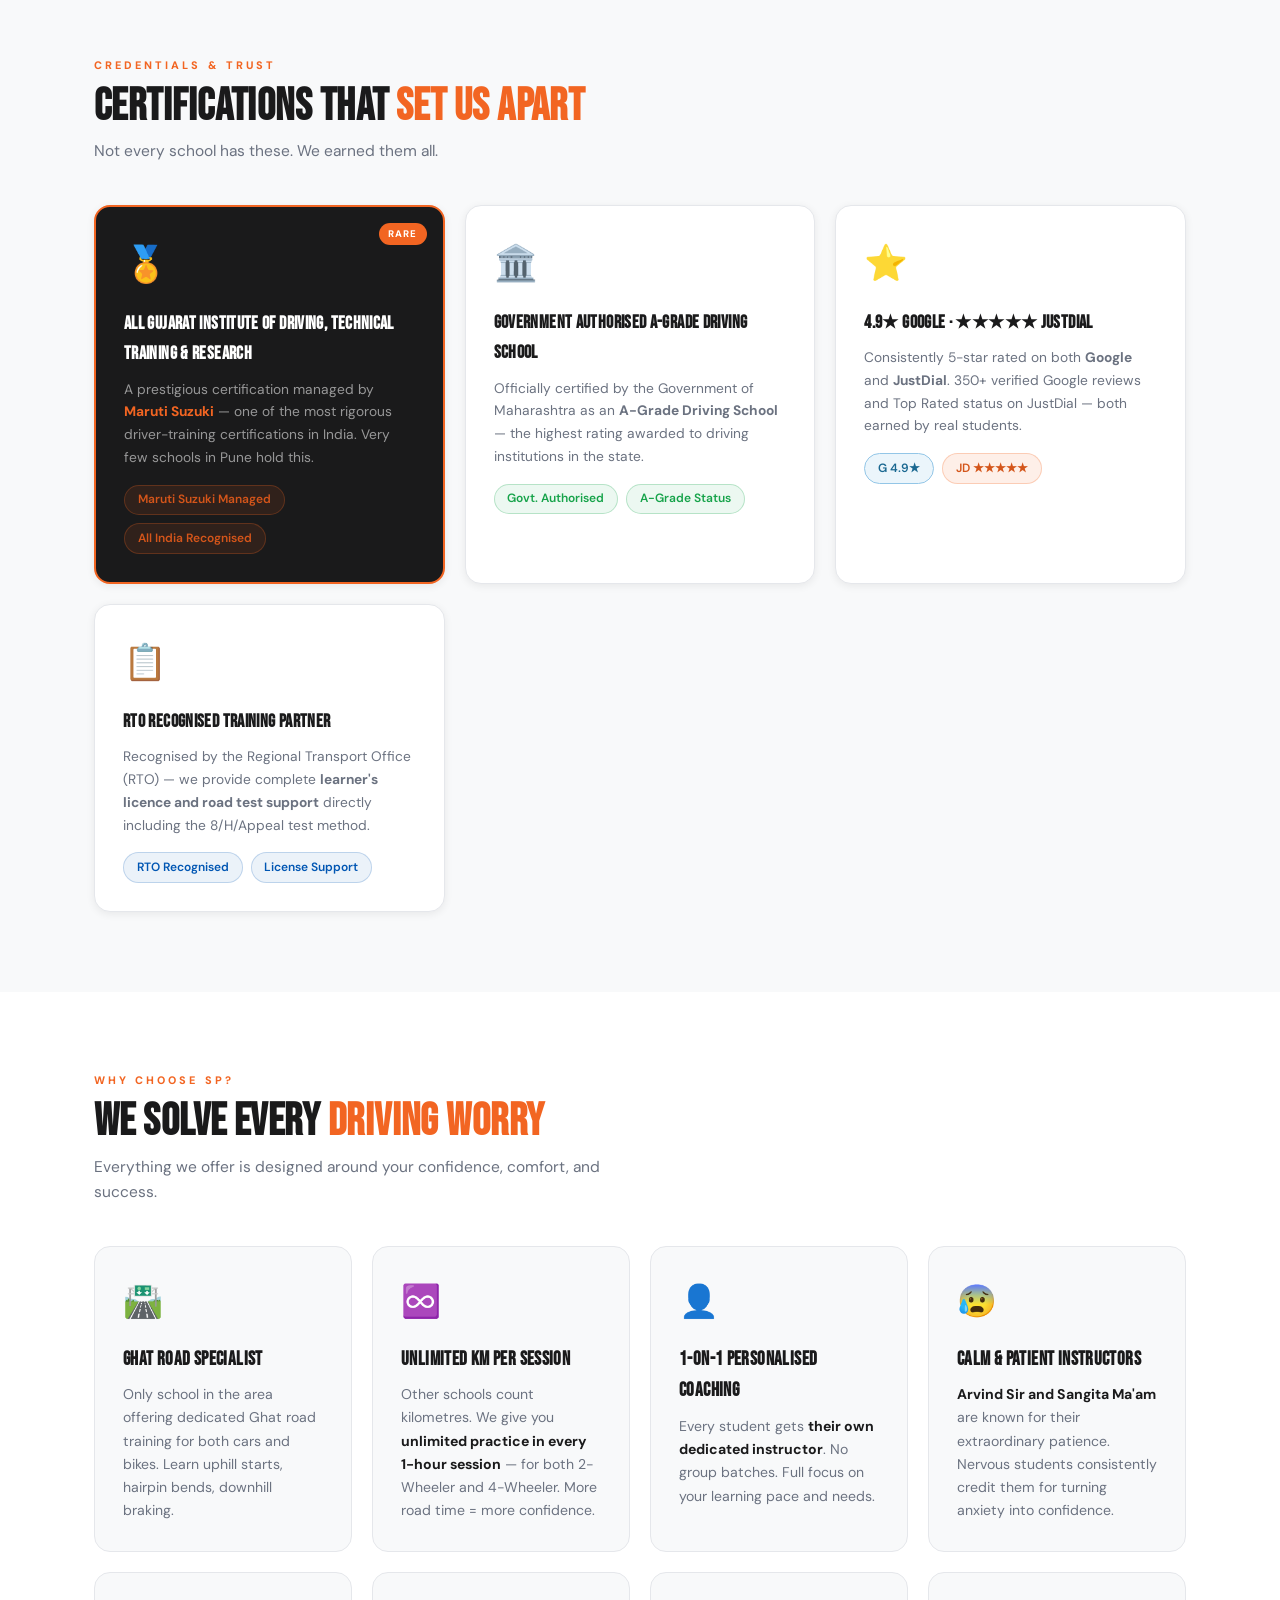
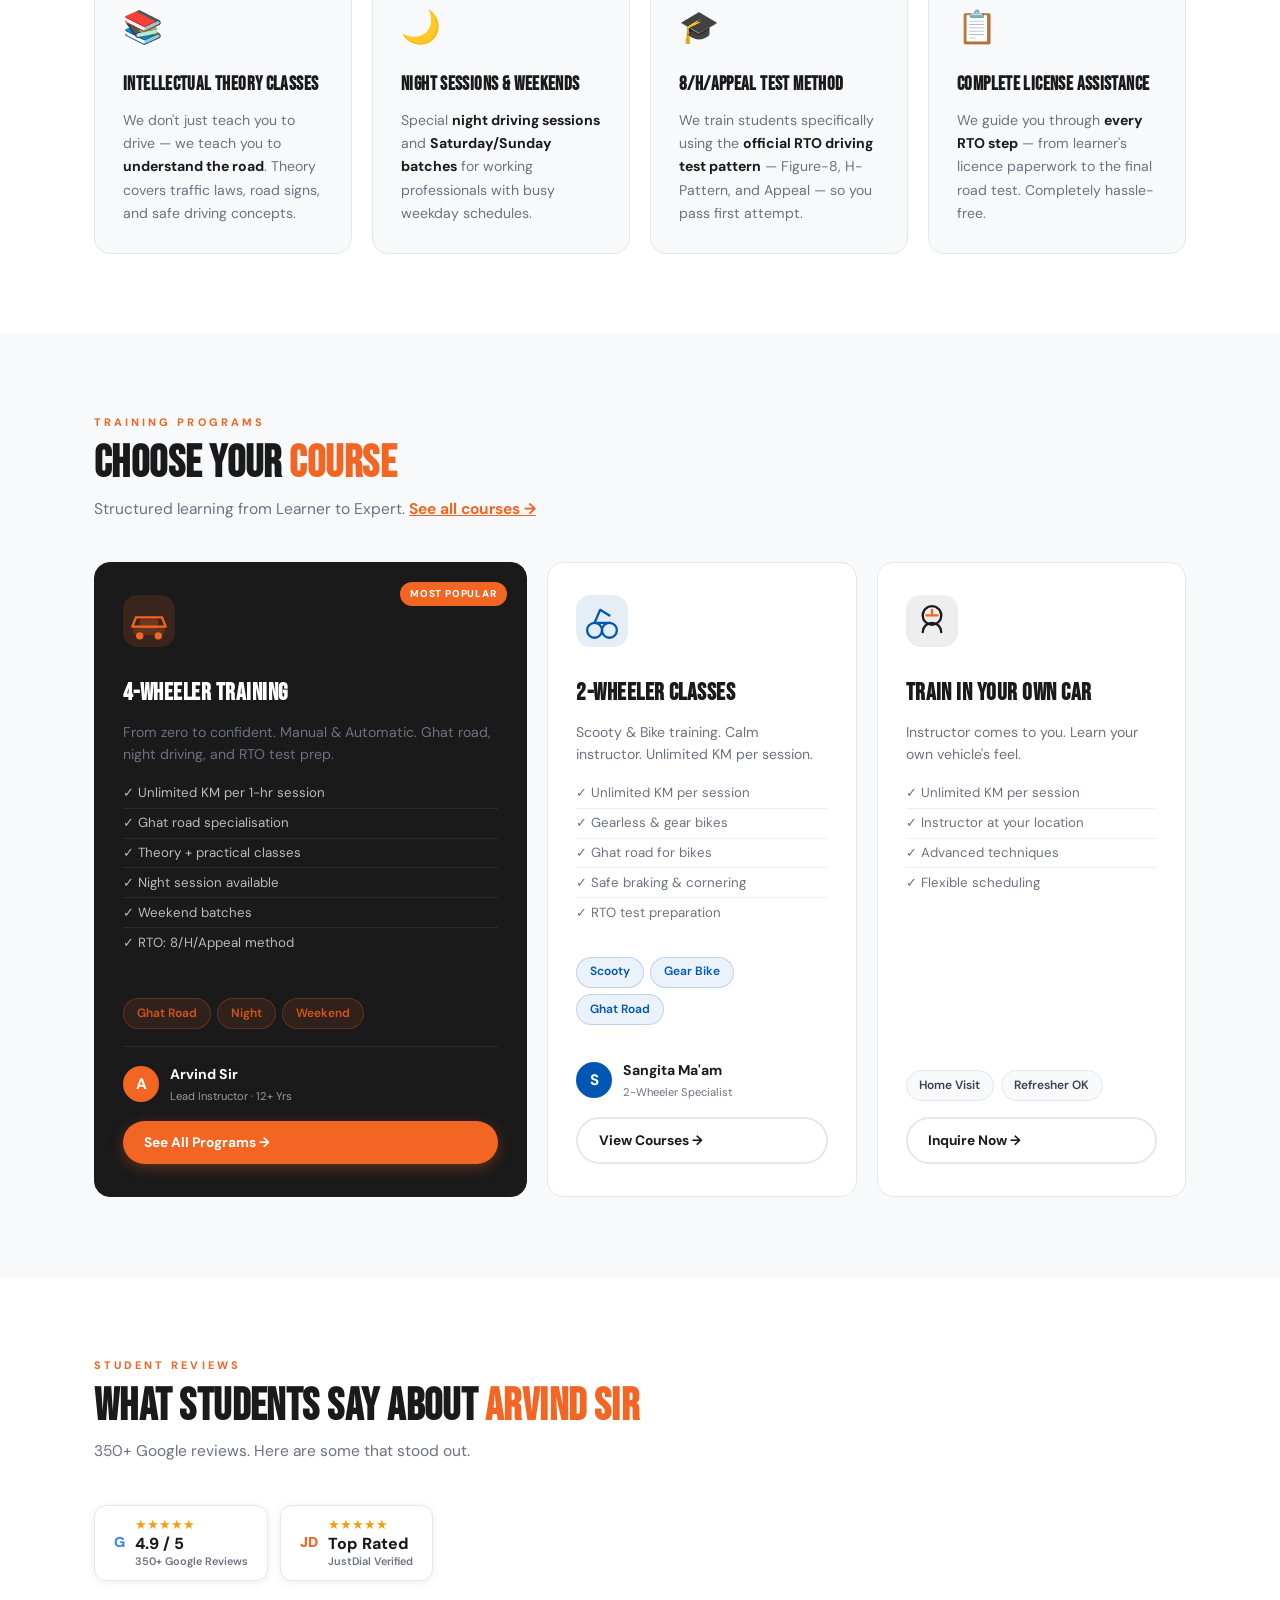
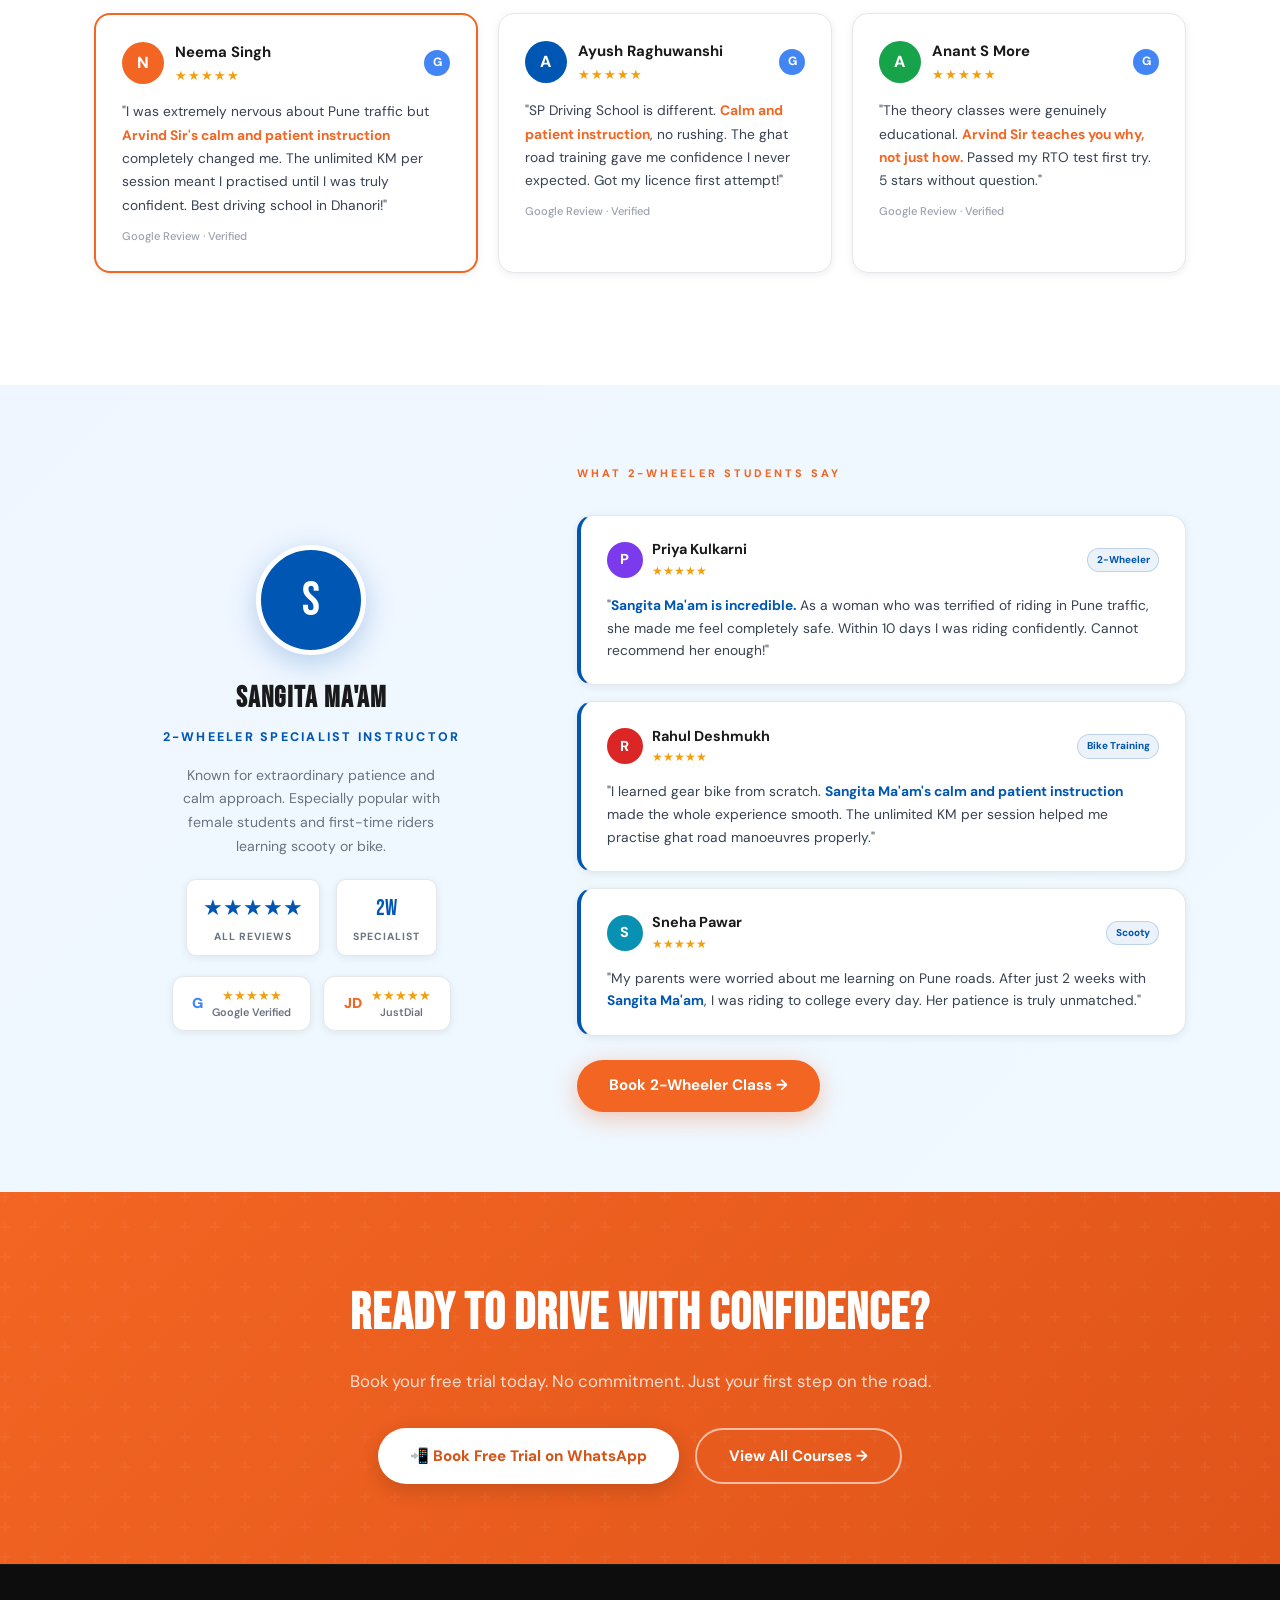
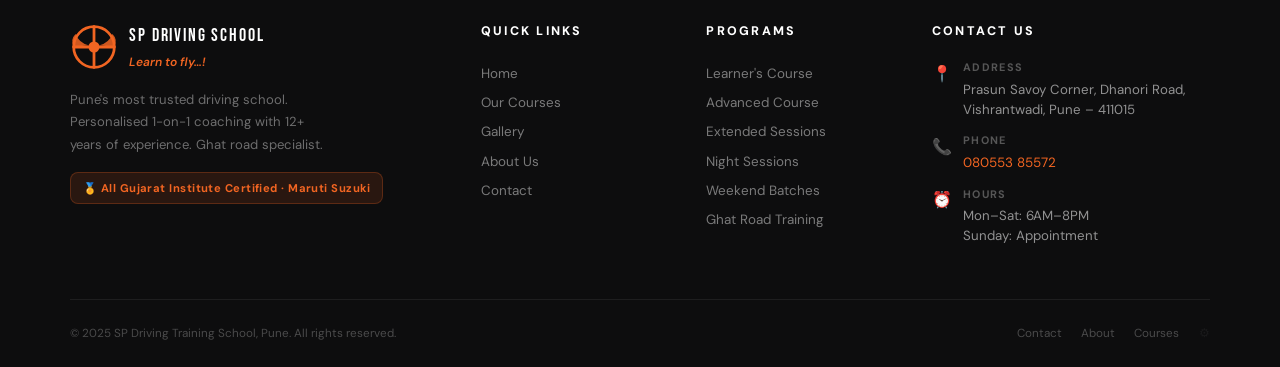
==== commit ec2d5801: "Add files via upload" ====
--- a/index.html
+++ b/index.html
@@ -85,6 +85,31 @@
 
     @media (max-width:900px) { .sangita-inner { grid-template-columns:1fr; } }
     @media (max-width:640px) { .hero-unlimited-block { grid-template-columns:1fr; } }
+
+    /* ── WOMEN-OWNED BADGE ── */
+    .women-owned-badge {
+      display: inline-flex; align-items: center; gap: .55rem;
+      background: linear-gradient(135deg,#fdf2f8,#fce7f3);
+      border: 1.5px solid #f9a8d4; border-radius: 50px;
+      padding: .45rem 1rem; margin-bottom: 1.1rem;
+      font-size: .75rem; font-weight: 800; color: #be185d;
+      letter-spacing: .06em; text-transform: uppercase;
+    }
+    .women-owned-badge .wob-icon { font-size: 1rem; }
+
+    /* ── WOMEN-OWNED SECTION BANNER ── */
+    .women-owned-banner {
+      background: linear-gradient(135deg,#fdf2f8 0%,#ede9fe 100%);
+      border-top: 2px solid #f9a8d4; border-bottom: 2px solid #f9a8d4;
+      padding: 2rem 1.5rem; text-align: center;
+    }
+    .wob-inner { max-width: 780px; margin: 0 auto; display: flex; align-items: center; justify-content: center; gap: 1.5rem; flex-wrap: wrap; }
+    .wob-emoji { font-size: 3rem; }
+    .wob-text h2 { font-family: var(--font-head); font-size: 1.6rem; letter-spacing: .04em; color: #be185d; margin-bottom: .3rem; }
+    .wob-text p { font-size: .9rem; color: #6b21a8; line-height: 1.6; max-width: 520px; }
+    .wob-chips { display: flex; gap: .5rem; flex-wrap: wrap; justify-content: center; margin-top: .85rem; }
+    .wob-chip { background: white; border: 1.5px solid #f9a8d4; border-radius: 50px; padding: .3rem .85rem; font-size: .75rem; font-weight: 700; color: #be185d; }
+  
   </style>
 </head>
 <body>
@@ -95,6 +120,7 @@
     <div class="hero-inner">
       <div class="hero-content fade-in">
         <div class="hero-badge">🏆 Govt. A-Grade Certified · Ghat Road Specialist</div>
+        <div class="women-owned-badge"><span class="wob-icon">👩‍💼</span> Women-Owned Business</div>
 
         <h1 class="hero-headline">
           <span class="orange">Unlimited KM</span><br/>
@@ -236,6 +262,23 @@
     </div>
   </section>
 
+  <!-- ========== WOMEN-OWNED BANNER ========== -->
+  <section class="women-owned-banner">
+    <div class="wob-inner">
+      <div class="wob-emoji">👩‍💼</div>
+      <div class="wob-text">
+        <h2>Proudly Women-Owned &amp; Led</h2>
+        <p>SP Driving School is founded and led by women — bringing a safe, patient, and inclusive environment to every student. Sangita Ma'am and our team are especially known for helping female students and first-time riders build real confidence on the road.</p>
+        <div class="wob-chips">
+          <span class="wob-chip">👩 Women-Founded</span>
+          <span class="wob-chip">🤝 Inclusive &amp; Safe Environment</span>
+          <span class="wob-chip">💪 Empowering Female Drivers</span>
+          <span class="wob-chip">🛵 Female-Friendly 2-Wheeler Classes</span>
+        </div>
+      </div>
+    </div>
+  </section>
+
   <!-- ========== CERTIFICATIONS ========== -->
   <section class="certifications" id="certifications">
     <div class="container">
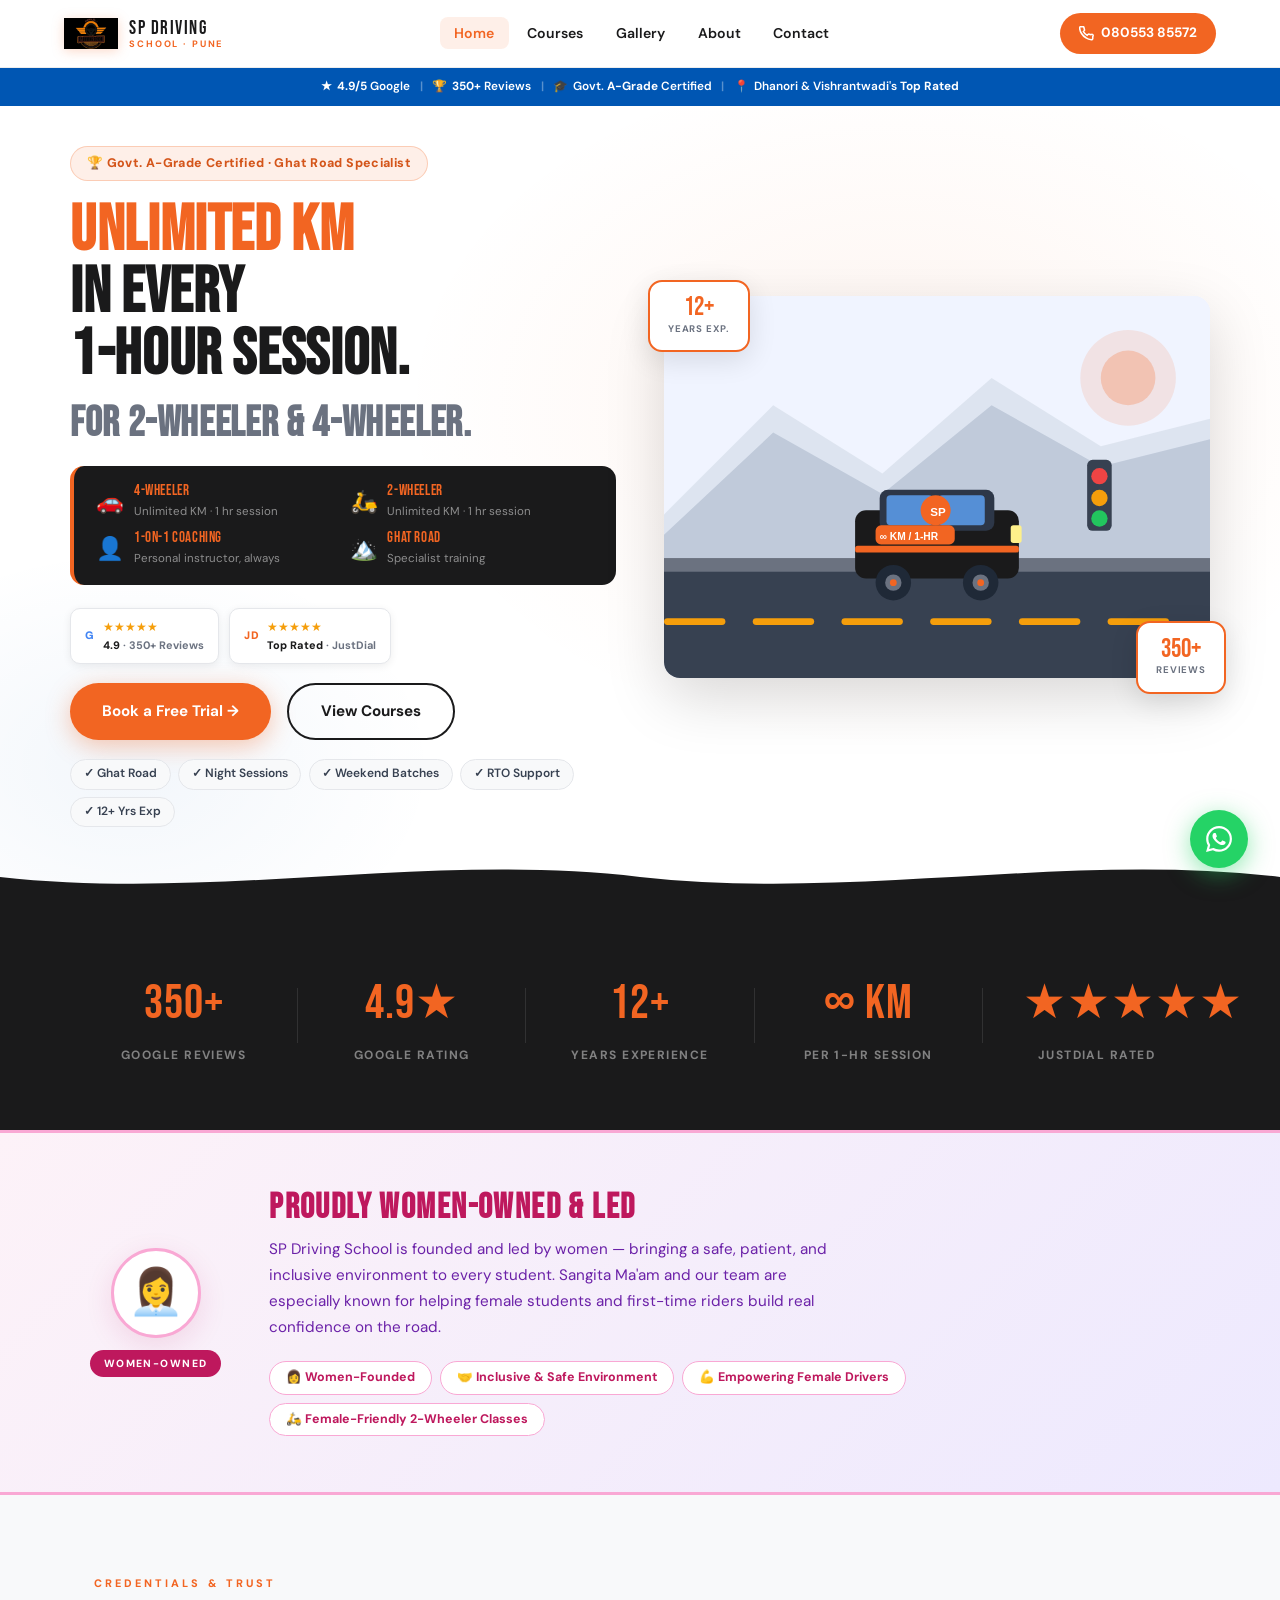
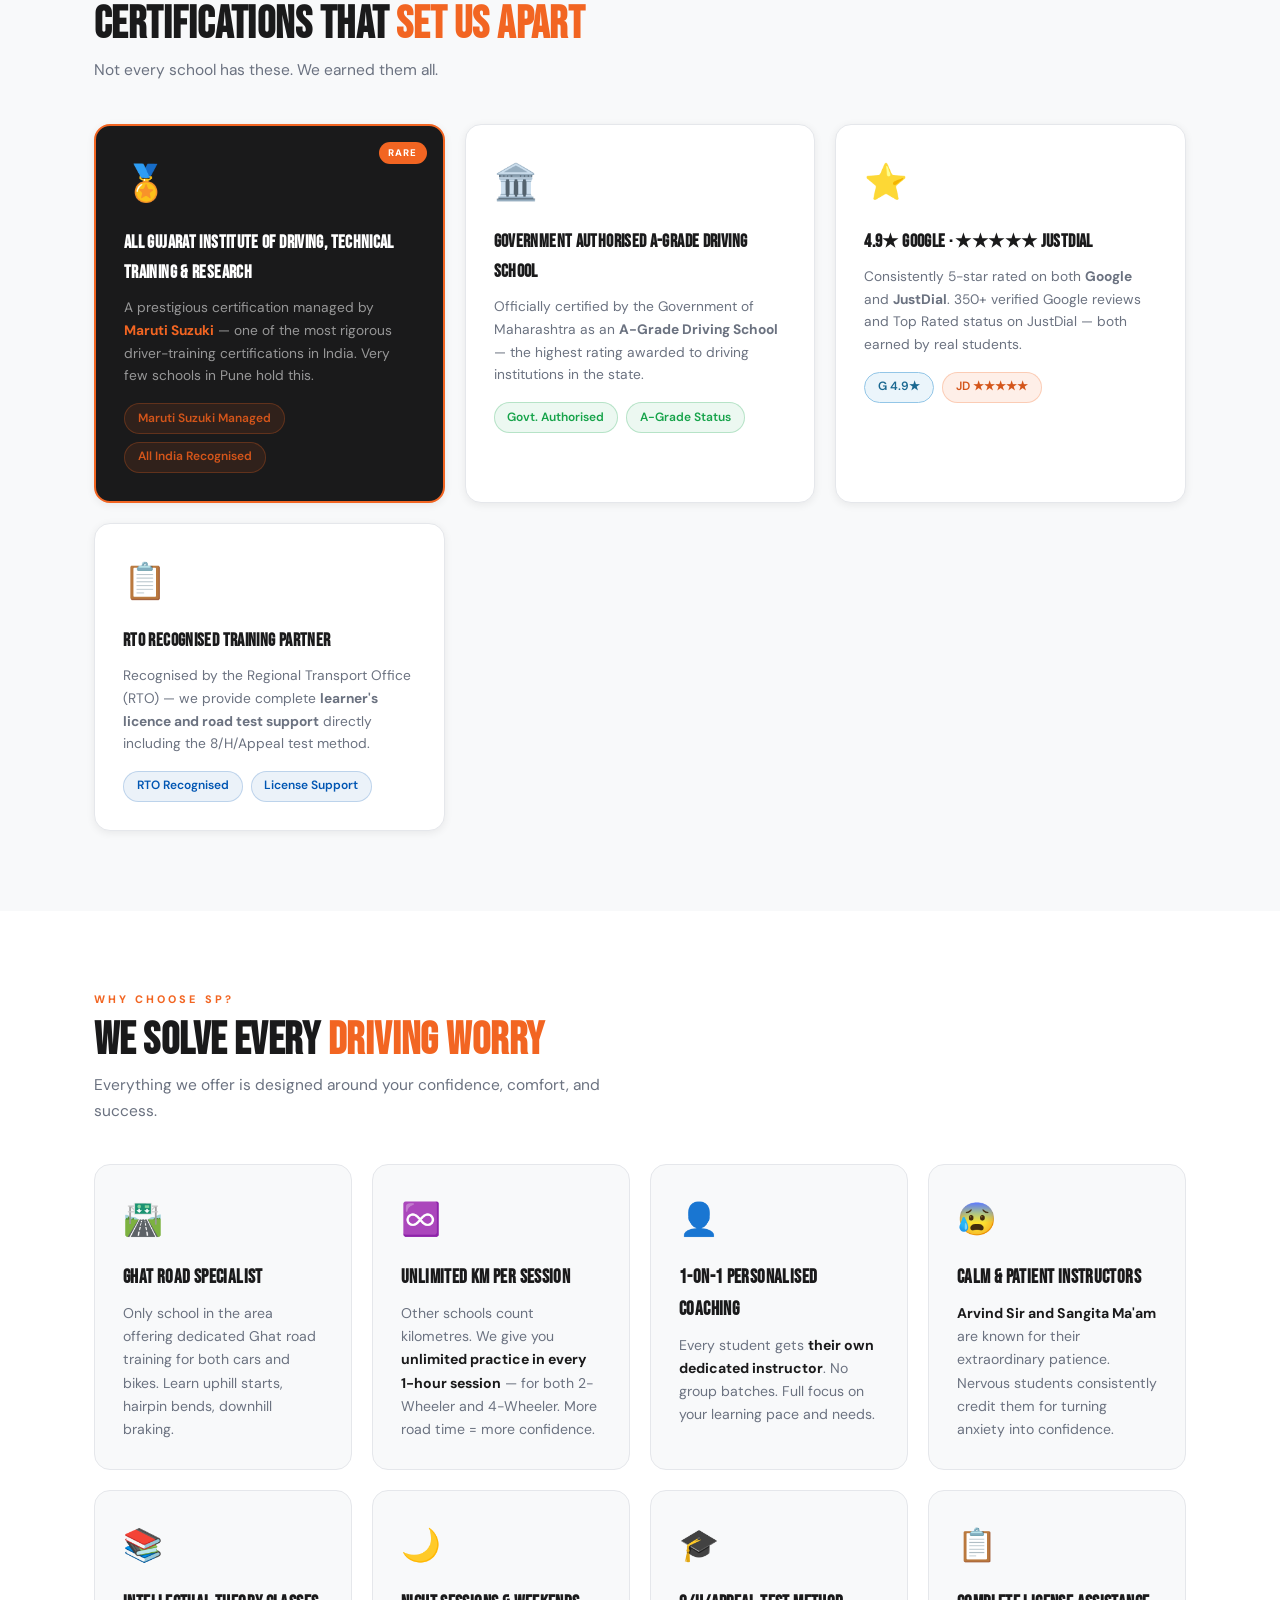
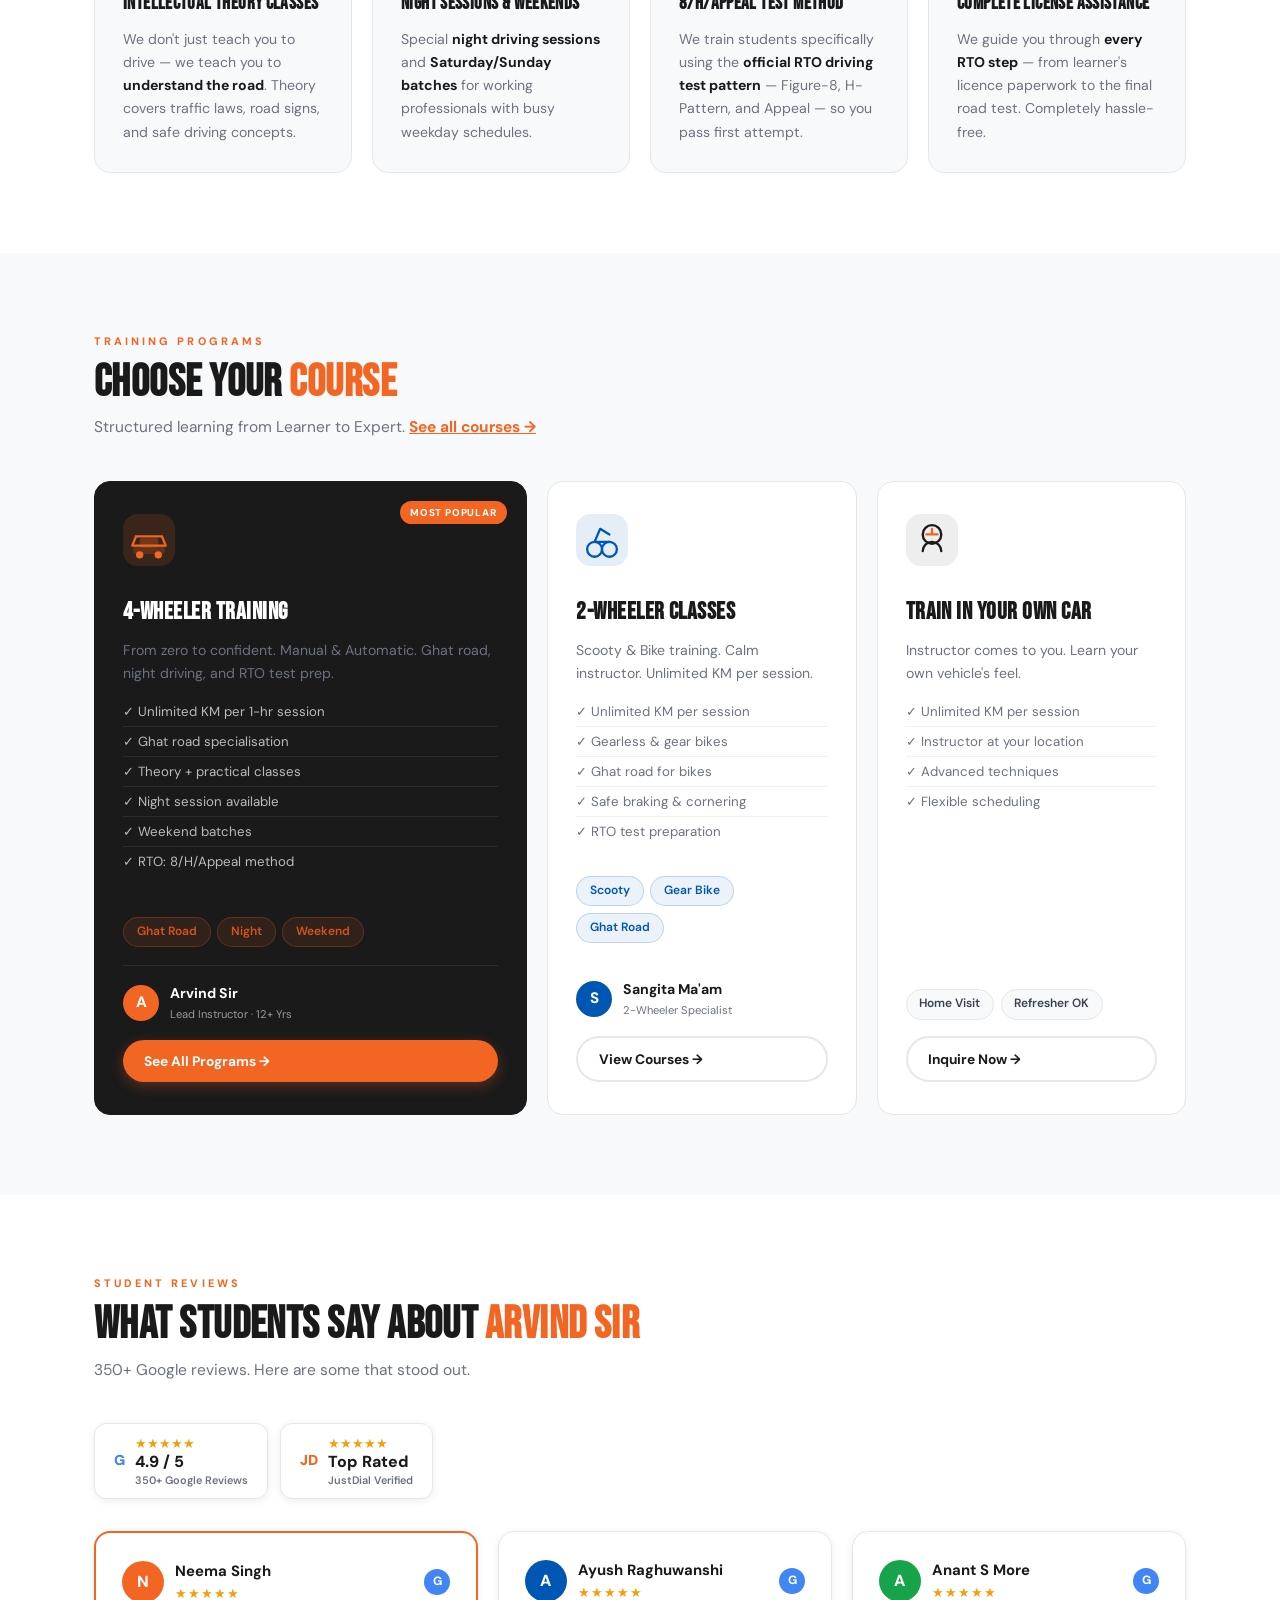
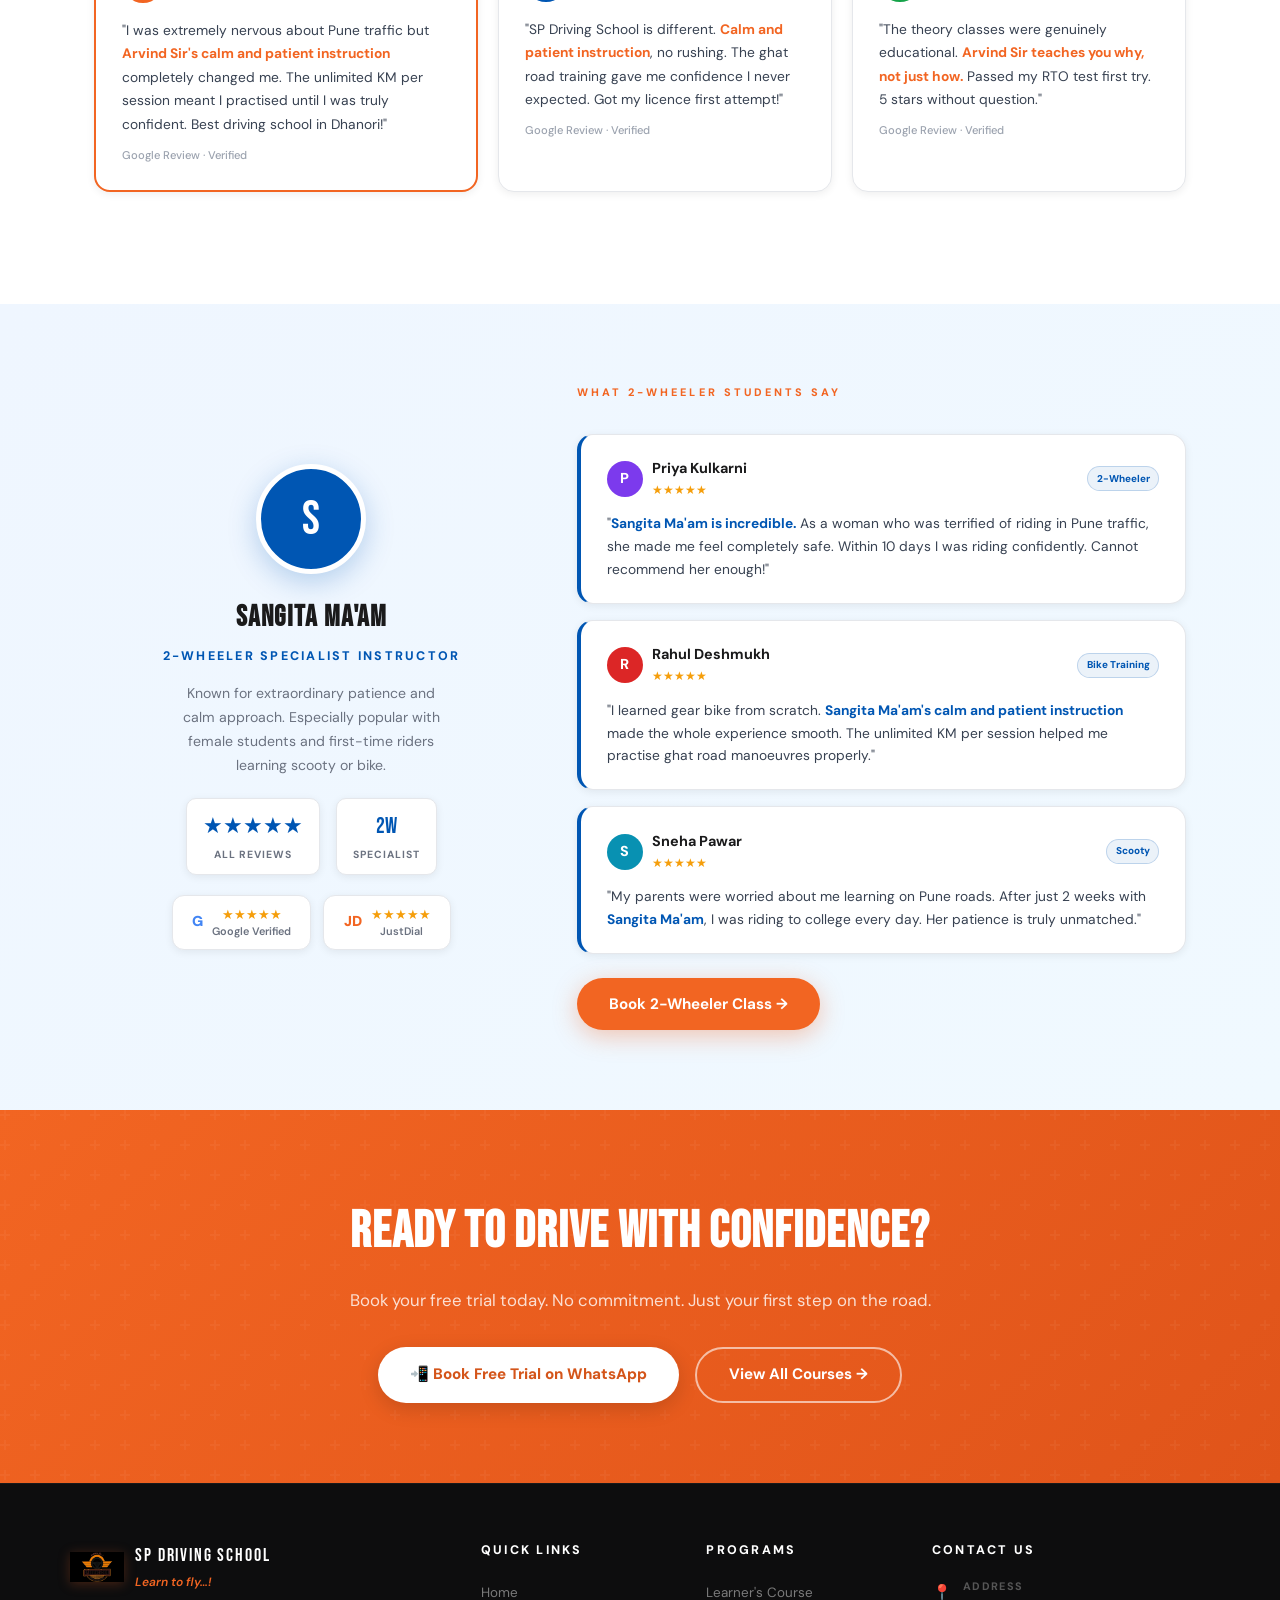
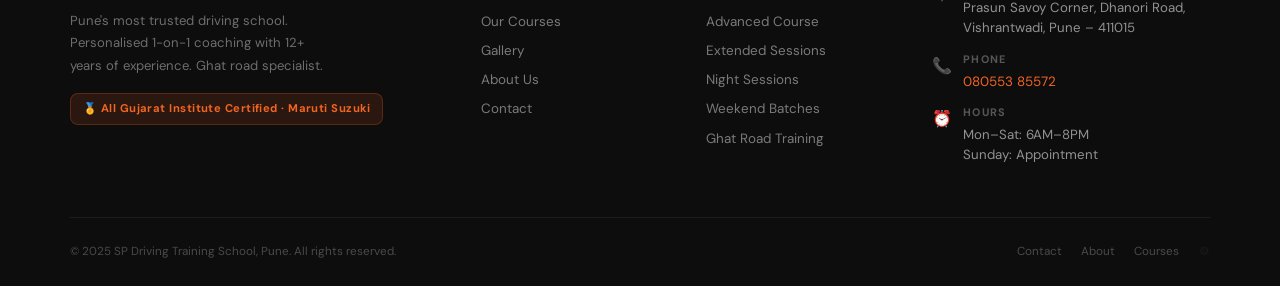
==== commit f6004ac0: "Add files via upload" ====
--- a/index.html
+++ b/index.html
@@ -86,29 +86,61 @@
     @media (max-width:900px) { .sangita-inner { grid-template-columns:1fr; } }
     @media (max-width:640px) { .hero-unlimited-block { grid-template-columns:1fr; } }
 
-    /* ── WOMEN-OWNED BADGE ── */
-    .women-owned-badge {
-      display: inline-flex; align-items: center; gap: .55rem;
-      background: linear-gradient(135deg,#fdf2f8,#fce7f3);
-      border: 1.5px solid #f9a8d4; border-radius: 50px;
-      padding: .45rem 1rem; margin-bottom: 1.1rem;
-      font-size: .75rem; font-weight: 800; color: #be185d;
-      letter-spacing: .06em; text-transform: uppercase;
-    }
-    .women-owned-badge .wob-icon { font-size: 1rem; }
-
-    /* ── WOMEN-OWNED SECTION BANNER ── */
+    /* ── WOMEN-OWNED BANNER ── */
     .women-owned-banner {
-      background: linear-gradient(135deg,#fdf2f8 0%,#ede9fe 100%);
-      border-top: 2px solid #f9a8d4; border-bottom: 2px solid #f9a8d4;
-      padding: 2rem 1.5rem; text-align: center;
-    }
-    .wob-inner { max-width: 780px; margin: 0 auto; display: flex; align-items: center; justify-content: center; gap: 1.5rem; flex-wrap: wrap; }
-    .wob-emoji { font-size: 3rem; }
-    .wob-text h2 { font-family: var(--font-head); font-size: 1.6rem; letter-spacing: .04em; color: #be185d; margin-bottom: .3rem; }
-    .wob-text p { font-size: .9rem; color: #6b21a8; line-height: 1.6; max-width: 520px; }
-    .wob-chips { display: flex; gap: .5rem; flex-wrap: wrap; justify-content: center; margin-top: .85rem; }
-    .wob-chip { background: white; border: 1.5px solid #f9a8d4; border-radius: 50px; padding: .3rem .85rem; font-size: .75rem; font-weight: 700; color: #be185d; }
+      background: linear-gradient(135deg, #fdf2f8 0%, #ede9fe 100%);
+      border-top: 3px solid #f9a8d4;
+      border-bottom: 3px solid #f9a8d4;
+      padding: 3.5rem 1.5rem;
+    }
+    .wob-inner {
+      max-width: 1100px; margin: 0 auto;
+      display: grid; grid-template-columns: auto 1fr;
+      align-items: center; gap: 3rem;
+    }
+    .wob-left {
+      display: flex; flex-direction: column; align-items: center;
+      gap: .75rem; flex-shrink: 0;
+    }
+    .wob-icon-circle {
+      width: 90px; height: 90px; border-radius: 50%;
+      background: white; border: 3px solid #f9a8d4;
+      box-shadow: 0 8px 28px rgba(190,24,93,.12);
+      display: flex; align-items: center; justify-content: center;
+      font-size: 2.8rem;
+    }
+    .wob-badge {
+      background: #be185d; color: white;
+      font-size: .65rem; font-weight: 800;
+      letter-spacing: .14em; text-transform: uppercase;
+      padding: .3rem .85rem; border-radius: 50px;
+      white-space: nowrap;
+    }
+    .wob-right h2 {
+      font-family: var(--font-head); font-size: 2.2rem;
+      letter-spacing: .04em; color: #be185d;
+      margin-bottom: .6rem; line-height: 1.1;
+    }
+    .wob-right p {
+      font-size: .95rem; color: #6b21a8;
+      line-height: 1.7; margin-bottom: 1.25rem;
+      max-width: 580px;
+    }
+    .wob-chips {
+      display: flex; gap: .5rem; flex-wrap: wrap;
+    }
+    .wob-chip {
+      background: white; border: 1.5px solid #f9a8d4;
+      border-radius: 50px; padding: .35rem 1rem;
+      font-size: .78rem; font-weight: 700; color: #be185d;
+      white-space: nowrap;
+    }
+    @media (max-width: 700px) {
+      .wob-inner { grid-template-columns: 1fr; text-align: center; gap: 1.5rem; }
+      .wob-left { flex-direction: row; justify-content: center; }
+      .wob-chips { justify-content: center; }
+      .wob-right p { max-width: 100%; }
+    }
   
   </style>
 </head>
@@ -120,7 +152,6 @@
     <div class="hero-inner">
       <div class="hero-content fade-in">
         <div class="hero-badge">🏆 Govt. A-Grade Certified · Ghat Road Specialist</div>
-        <div class="women-owned-badge"><span class="wob-icon">👩‍💼</span> Women-Owned Business</div>
 
         <h1 class="hero-headline">
           <span class="orange">Unlimited KM</span><br/>
@@ -265,8 +296,11 @@
   <!-- ========== WOMEN-OWNED BANNER ========== -->
   <section class="women-owned-banner">
     <div class="wob-inner">
-      <div class="wob-emoji">👩‍💼</div>
-      <div class="wob-text">
+      <div class="wob-left">
+        <div class="wob-icon-circle">👩‍💼</div>
+        <div class="wob-badge">Women-Owned</div>
+      </div>
+      <div class="wob-right">
         <h2>Proudly Women-Owned &amp; Led</h2>
         <p>SP Driving School is founded and led by women — bringing a safe, patient, and inclusive environment to every student. Sangita Ma'am and our team are especially known for helping female students and first-time riders build real confidence on the road.</p>
         <div class="wob-chips">
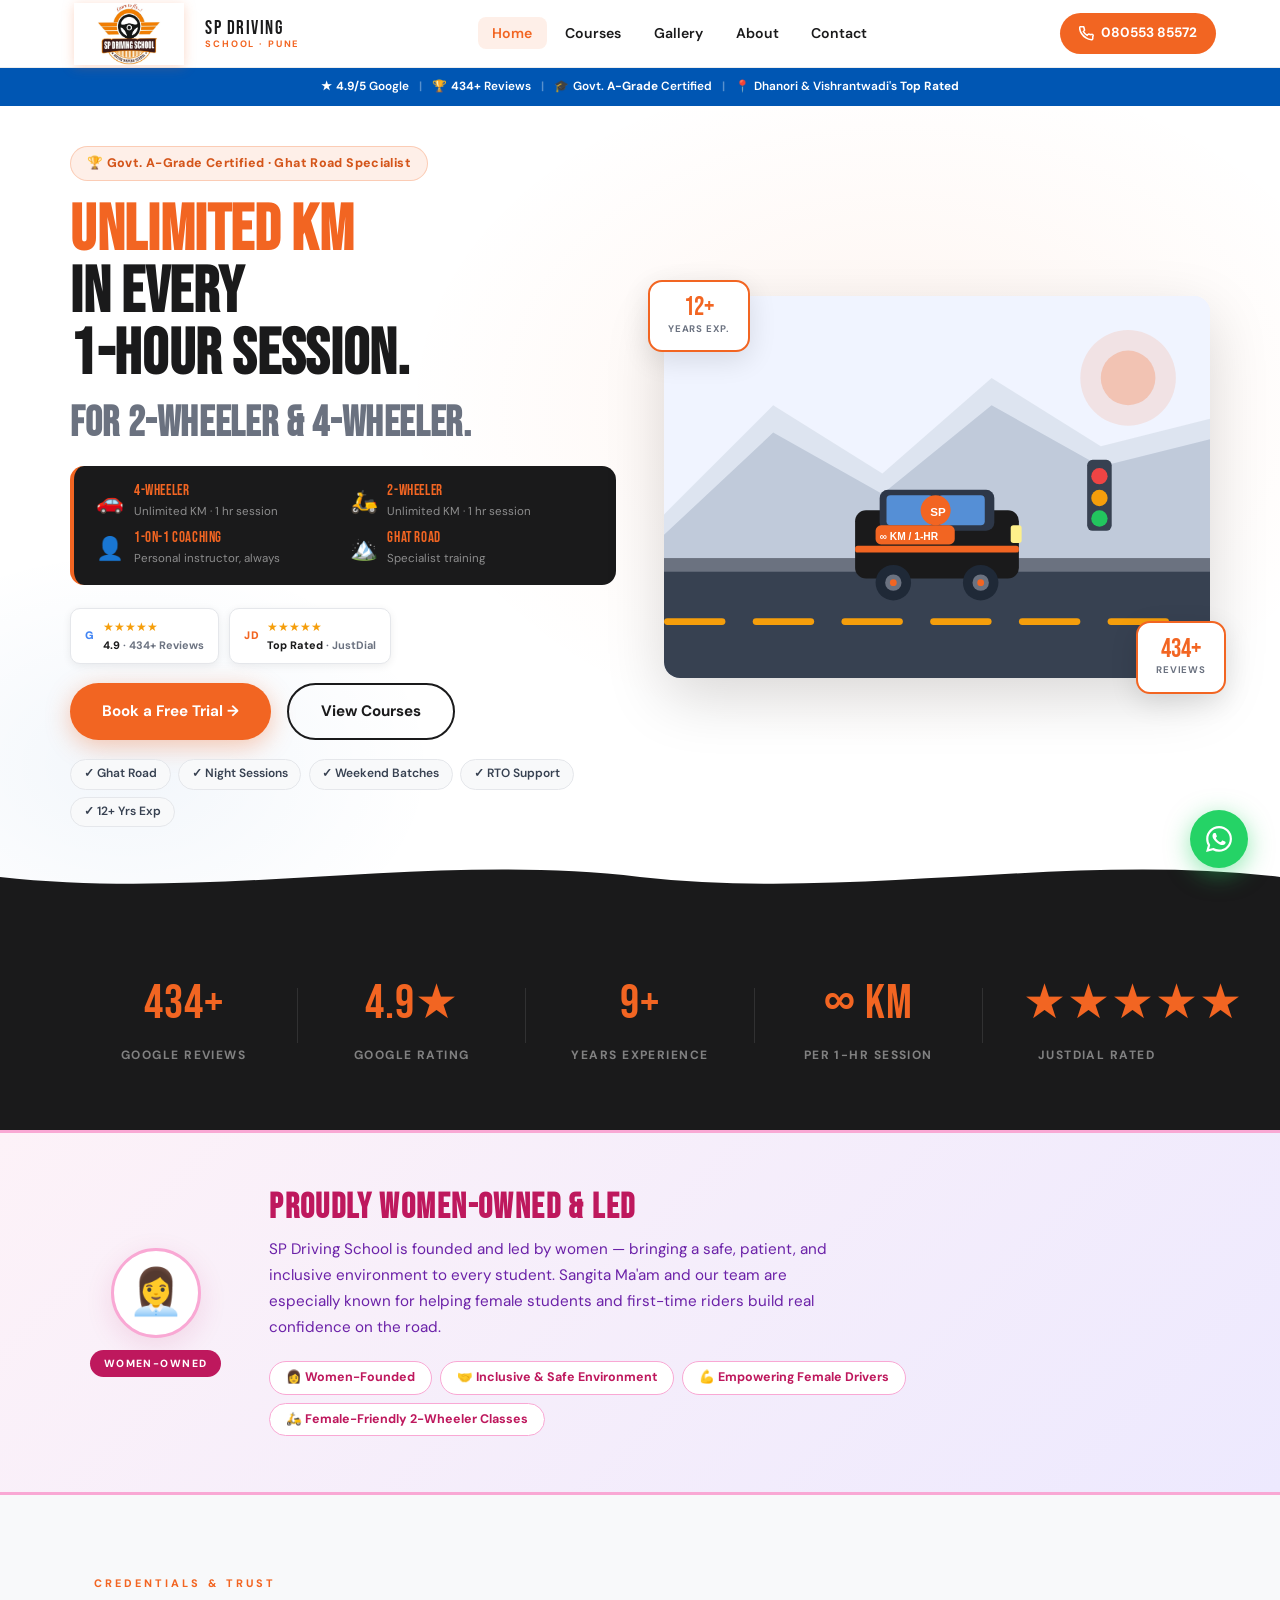
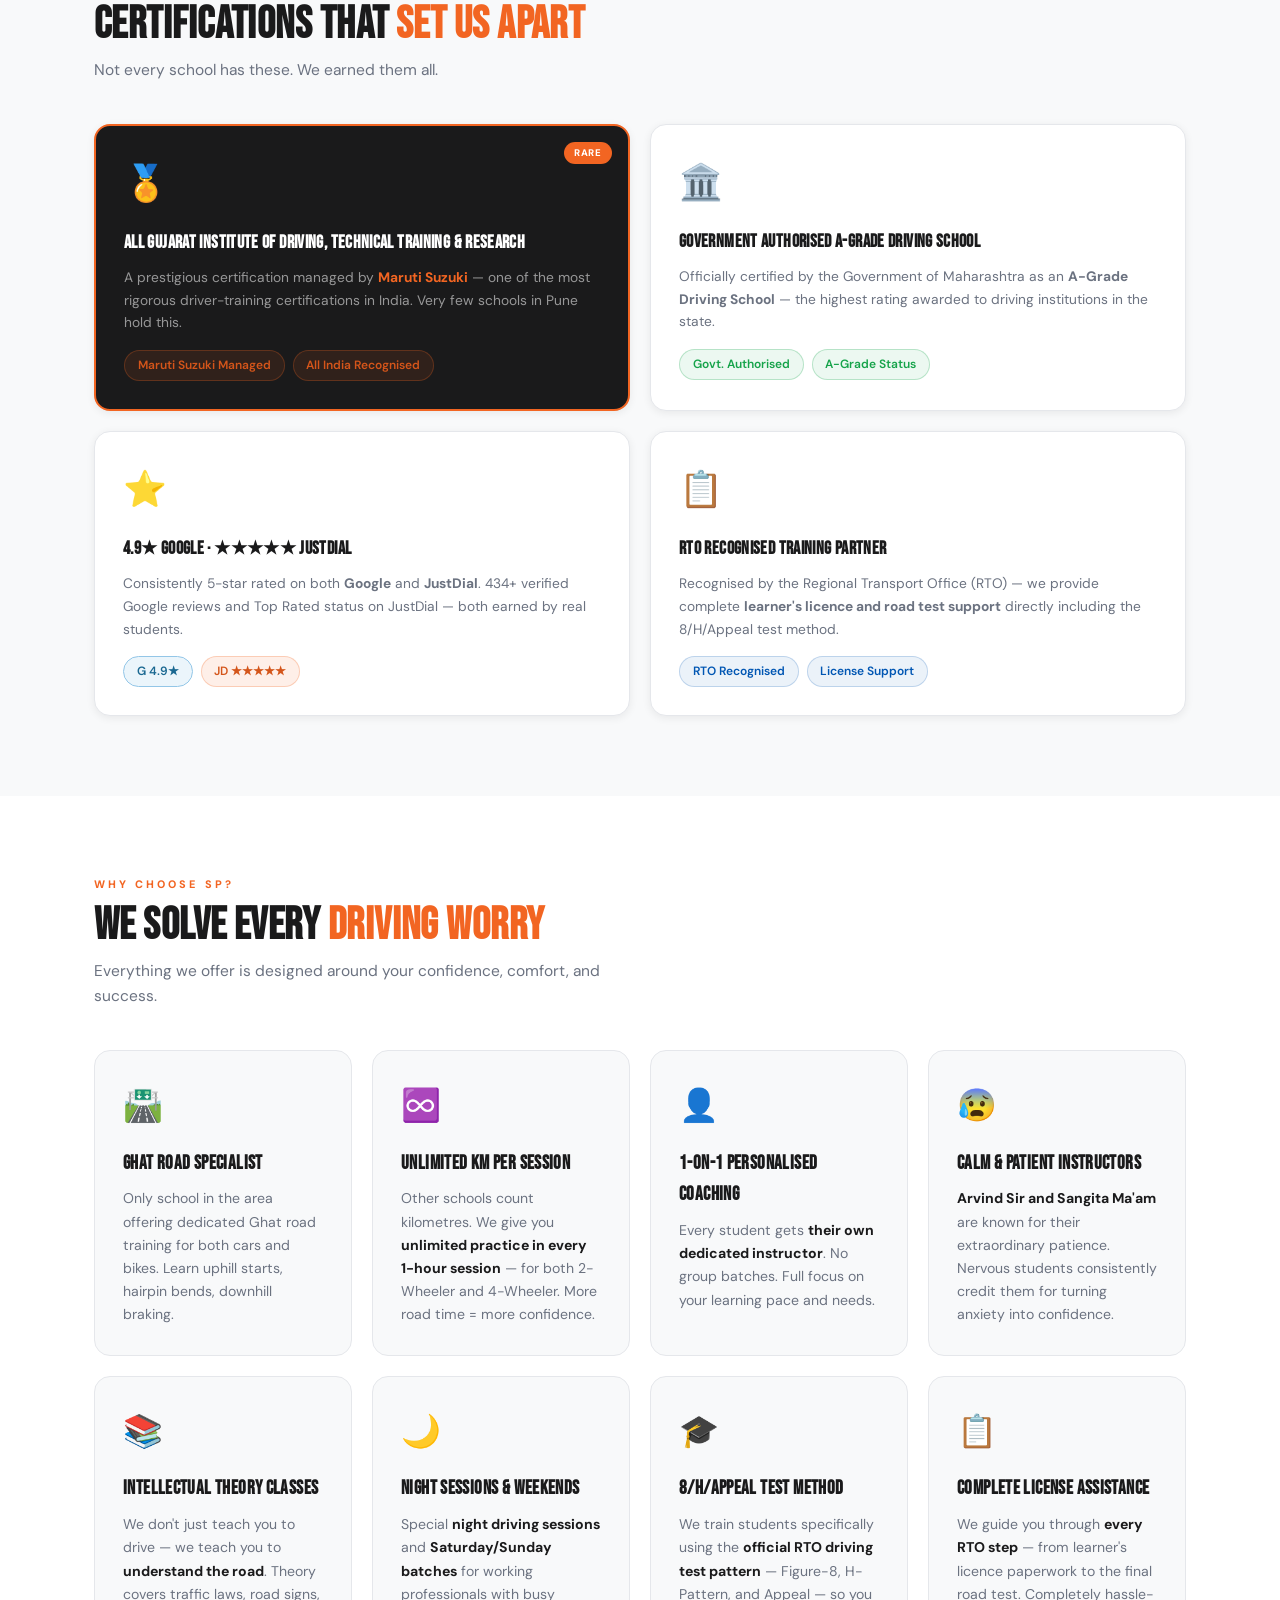
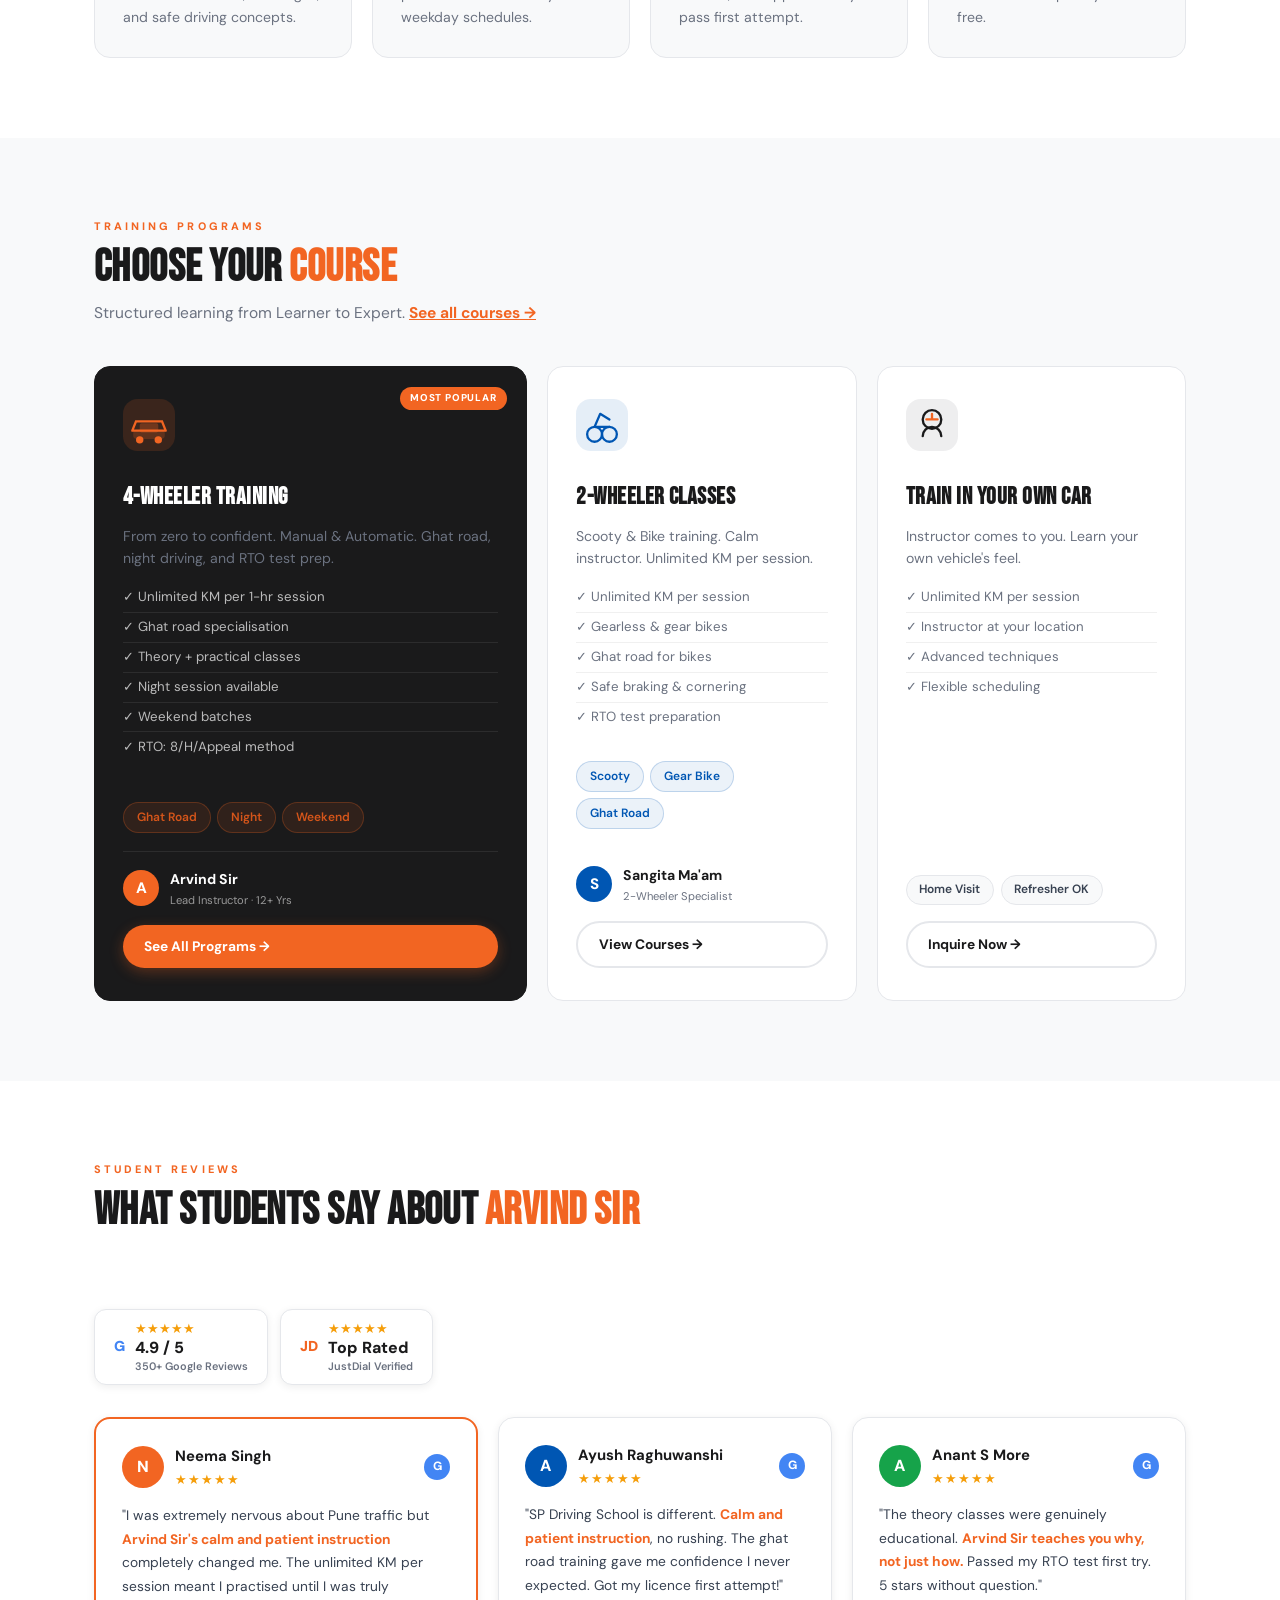
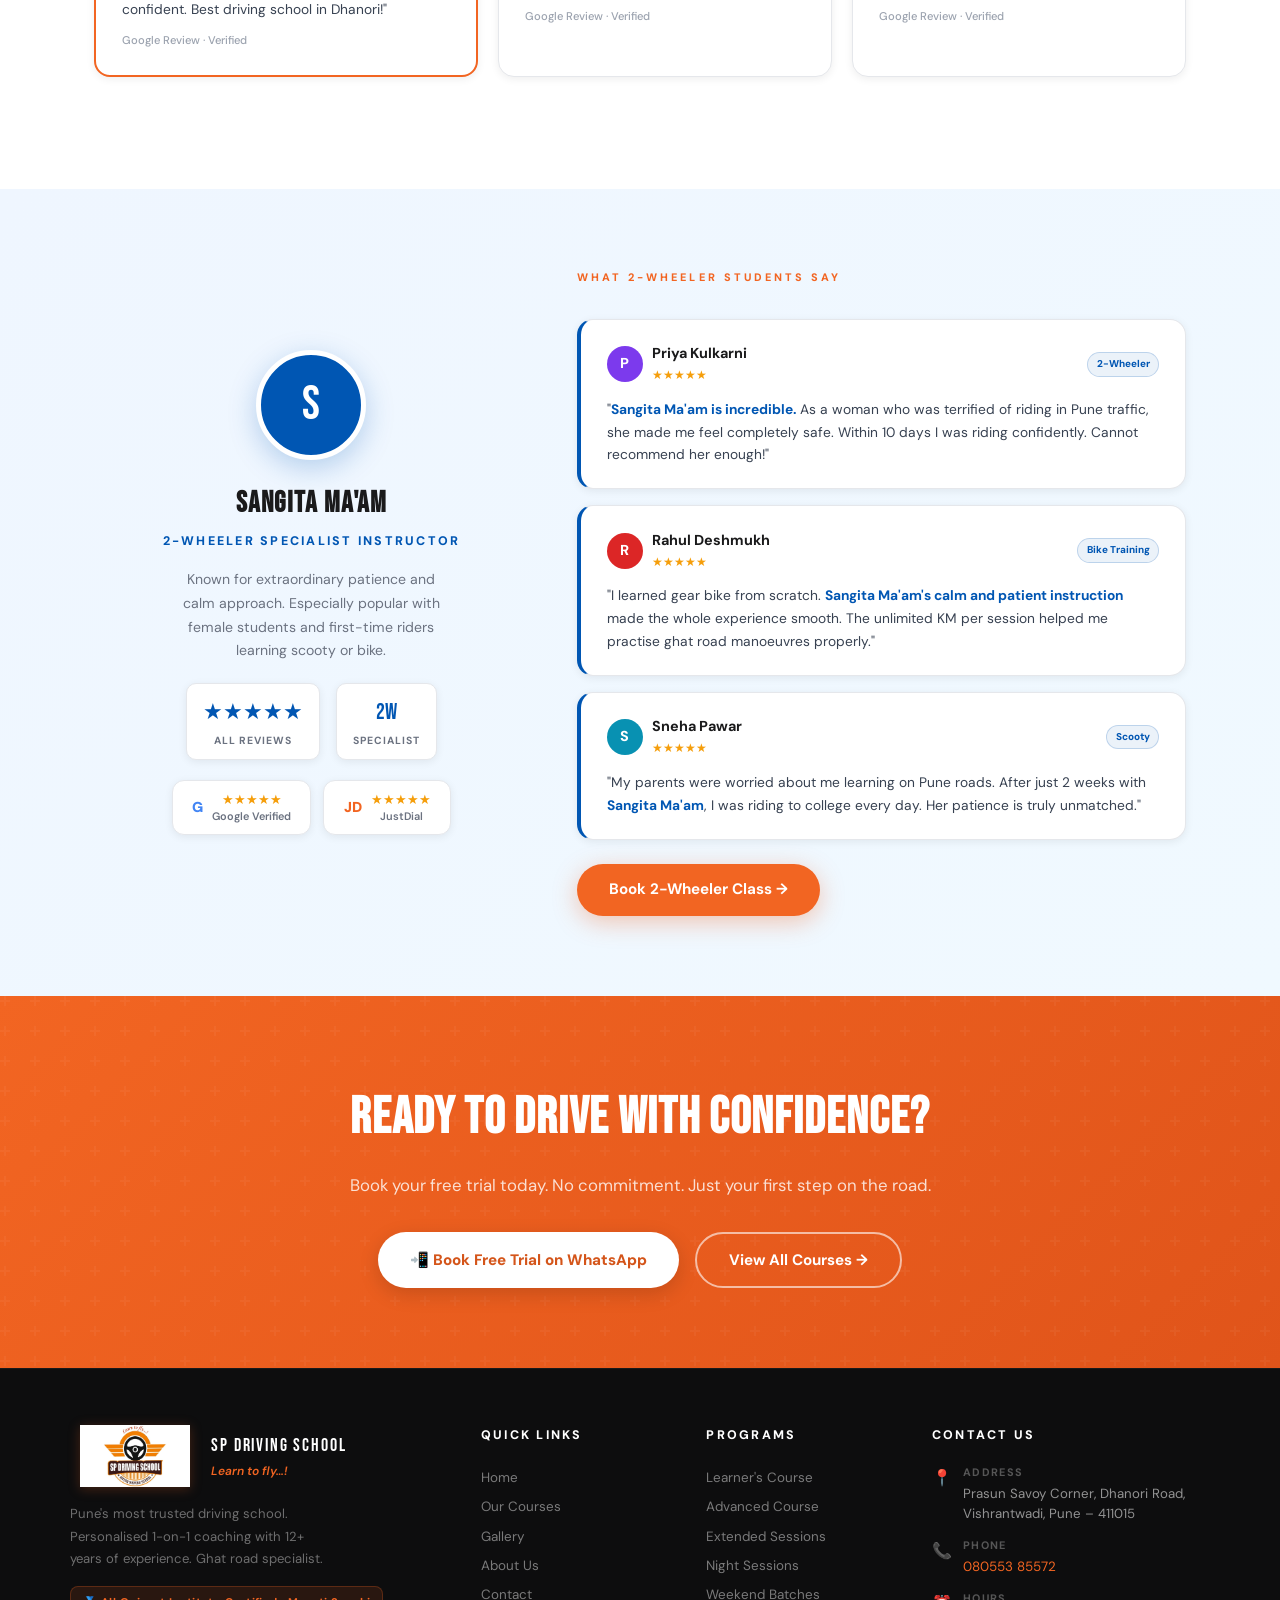
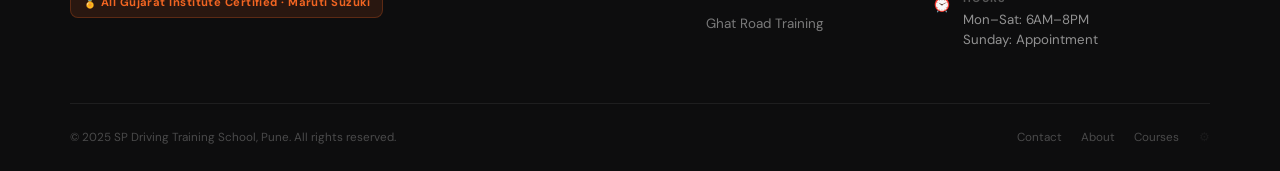
==== commit 733cbf6d: "Add files via upload" ====
--- a/index.html
+++ b/index.html
@@ -5,7 +5,7 @@
   <meta name="viewport" content="width=device-width, initial-scale=1.0" />
   <title>SP Driving School Pune | Unlimited KM · Dhanori & Vishrantwadi</title>
   <meta name="description" content="Unlimited KM in every 1-hour session. Best driving school in Dhanori & Vishrantwadi Pune. 4.9★ Google · JustDial Top Rated. Govt A-Grade certified. Book free trial!" />
-  <script type="application/ld+json">{"@context":"https://schema.org","@type":"LocalBusiness","name":"SP Driving Training School","telephone":"+918055385572","address":{"@type":"PostalAddress","streetAddress":"Prasun Savoy Corner, Dhanori Road, Vishrantwadi","addressLocality":"Pune","postalCode":"411015","addressCountry":"IN"},"aggregateRating":{"@type":"AggregateRating","ratingValue":"4.9","reviewCount":"350"}}</script>
+  <script type="application/ld+json">{"@context":"https://schema.org","@type":"LocalBusiness","name":"SP Driving Training School","telephone":"+918055385572","address":{"@type":"PostalAddress","streetAddress":"Prasun Savoy Corner, Dhanori Road, Vishrantwadi","addressLocality":"Pune","postalCode":"411015","addressCountry":"IN"},"aggregateRating":{"@type":"AggregateRating","ratingValue":"4.9","reviewCount":"434"}}</script>
   <link rel="preconnect" href="https://fonts.googleapis.com" />
   <link href="https://fonts.googleapis.com/css2?family=Bebas+Neue&family=DM+Sans:wght@300;400;500;600;700&display=swap" rel="stylesheet" />
   <link rel="stylesheet" href="style.css" />
@@ -198,7 +198,7 @@
             <div class="rb-logo google">G</div>
             <div>
               <div class="rb-stars">★★★★★</div>
-              <div class="rb-text"><span class="rb-score">4.9</span> · 350+ Reviews</div>
+              <div class="rb-text"><span class="rb-score">4.9</span> · 434+ Reviews</div>
             </div>
           </div>
           <div class="rating-badge">
@@ -265,7 +265,7 @@
             </svg>
           </div>
           <div class="hero-stat-card card-float-2">
-            <div class="hsc-num">350+</div>
+            <div class="hsc-num">434+</div>
             <div class="hsc-label">Reviews</div>
           </div>
         </div>
@@ -281,7 +281,7 @@
   <!-- ========== STATS STRIP ========== -->
   <section class="stats-strip">
     <div class="stats-inner">
-      <div class="stat-block fade-in"><div class="stat-big">350+</div><div class="stat-desc">Google Reviews</div></div>
+      <div class="stat-block fade-in"><div class="stat-big">434+</div><div class="stat-desc">Google Reviews</div></div>
       <div class="stat-divider"></div>
       <div class="stat-block fade-in"><div class="stat-big">4.9★</div><div class="stat-desc">Google Rating</div></div>
       <div class="stat-divider"></div>
@@ -342,7 +342,7 @@
         <div class="cert-card fade-in">
           <div class="cert-icon">⭐</div>
           <h3>4.9★ Google · ★★★★★ JustDial</h3>
-          <p>Consistently 5-star rated on both <strong>Google</strong> and <strong>JustDial</strong>. 350+ verified Google reviews and Top Rated status on JustDial — both earned by real students.</p>
+          <p>Consistently 5-star rated on both <strong>Google</strong> and <strong>JustDial</strong>. 434+ verified Google reviews and Top Rated status on JustDial — both earned by real students.</p>
           <div style="display:flex;gap:.5rem;flex-wrap:wrap;margin-top:1rem;">
             <span class="chip" style="background:#EBF5FB;border-color:#93C6E7;color:#1A6891;">G 4.9★</span>
             <span class="chip chip-orange">JD ★★★★★</span>
@@ -478,7 +478,7 @@
     <div class="container">
       <span class="section-label fade-in">STUDENT REVIEWS</span>
       <h2 class="section-title fade-in">What Students Say About <span class="orange">Arvind Sir</span></h2>
-      <p class="section-sub fade-in">350+ Google reviews. Here are some that stood out.</p>
+      <p class="section-sub fade-in">434+ Google reviews. Here are some that stood out.</p>
 
       <!-- Platform ratings -->
       <div class="platform-ratings fade-in" style="justify-content:flex-start;margin-bottom:2rem;">
--- a/style.css
+++ b/style.css
@@ -558,8 +558,11 @@
   padding: 5rem 1.5rem; background: var(--off-white);
 }
 .cert-grid {
-  display: grid; grid-template-columns: repeat(auto-fit, minmax(260px, 1fr));
+  display: grid; grid-template-columns: repeat(2, 1fr);
   gap: 1.25rem;
+}
+@media (max-width: 700px) {
+  .cert-grid { grid-template-columns: 1fr; }
 }
 .cert-card {
   background: white; border-radius: var(--radius);
@@ -768,8 +771,8 @@
 }
 .program-header p { font-size: .83rem; color: var(--grey); }
 .program-card.featured-prog .program-header p { color: rgba(255,255,255,.5); }
-.program-body { padding: 1.5rem 1.75rem; flex: 1; }
-.program-features { list-style: none; margin-bottom: 1.25rem; }
+.program-body { padding: 1.5rem 1.75rem; flex: 1; display: flex; flex-direction: column; }
+.program-features { list-style: none; margin-bottom: 1.25rem; flex: 1; }
 .program-features li {
   display: flex; align-items: flex-start; gap: .6rem;
   font-size: .87rem; color: var(--grey); padding: .35rem 0;
@@ -777,15 +780,29 @@
 }
 .program-features li:last-child { border: none; }
 .program-features li .fi { color: var(--orange); font-style: normal; flex-shrink: 0; margin-top: .1rem; }
-.program-chips { display: flex; gap: .4rem; flex-wrap: wrap; margin-top: .75rem; }
+.program-chips-row {
+  display: flex; align-items: center; gap: .6rem; flex-wrap: wrap;
+  margin-top: .75rem;
+}
+.program-chips-row .btn-primary {
+  margin-top: 0 !important; white-space: nowrap; flex-shrink: 0;
+  font-size: .82rem !important; padding: .55rem 1.1rem;
+}
+.program-chips { display: flex; gap: .4rem; flex-wrap: wrap; }
 
 /* Special Sessions */
 .special-sessions { padding: 5rem 1.5rem; background: var(--black); }
 .special-sessions .section-title { color: white; }
 .special-sessions .section-sub { color: rgba(255,255,255,.5); }
 .special-grid {
-  display: grid; grid-template-columns: repeat(auto-fit, minmax(280px, 1fr));
+  display: grid; grid-template-columns: repeat(4, 1fr);
   gap: 1.25rem;
+}
+@media (max-width: 1024px) {
+  .special-grid { grid-template-columns: repeat(2, 1fr); }
+}
+@media (max-width: 600px) {
+  .special-grid { grid-template-columns: 1fr; }
 }
 .special-card {
   background: rgba(255,255,255,.05); border-radius: var(--radius);
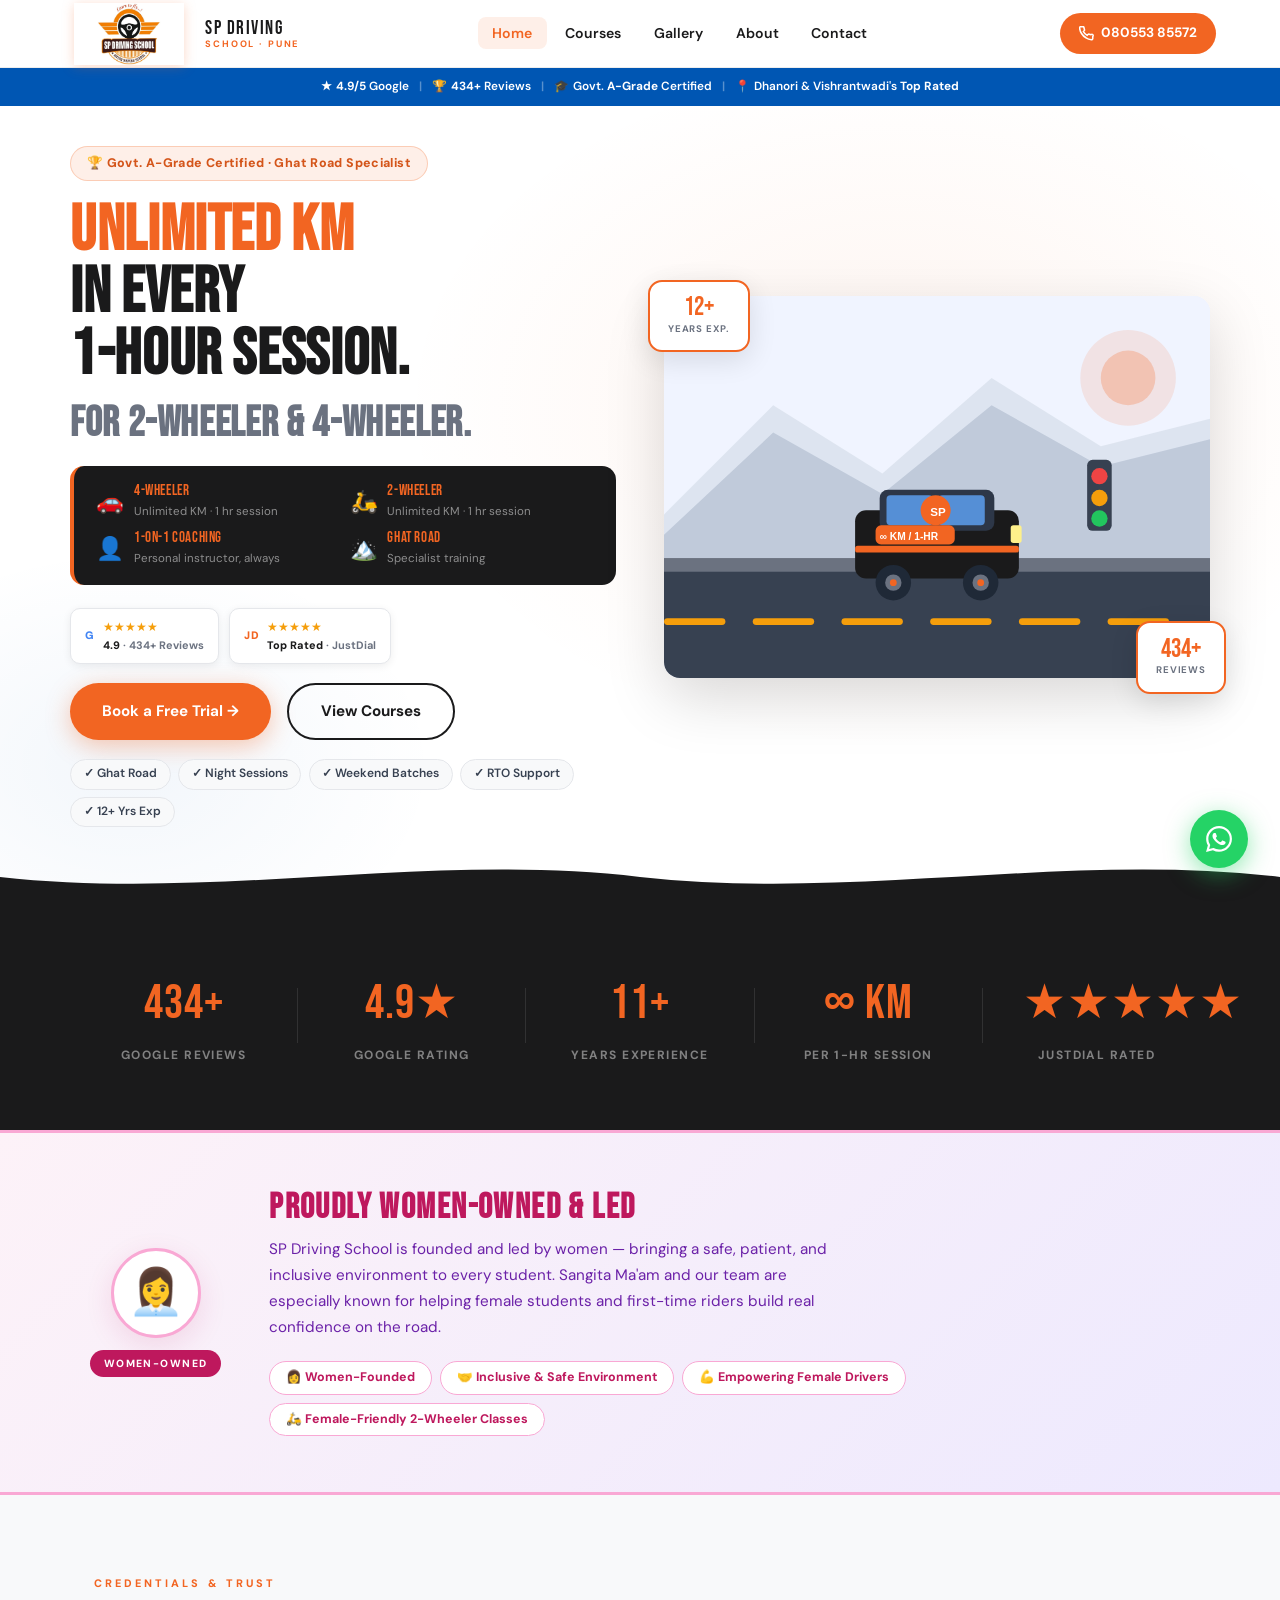
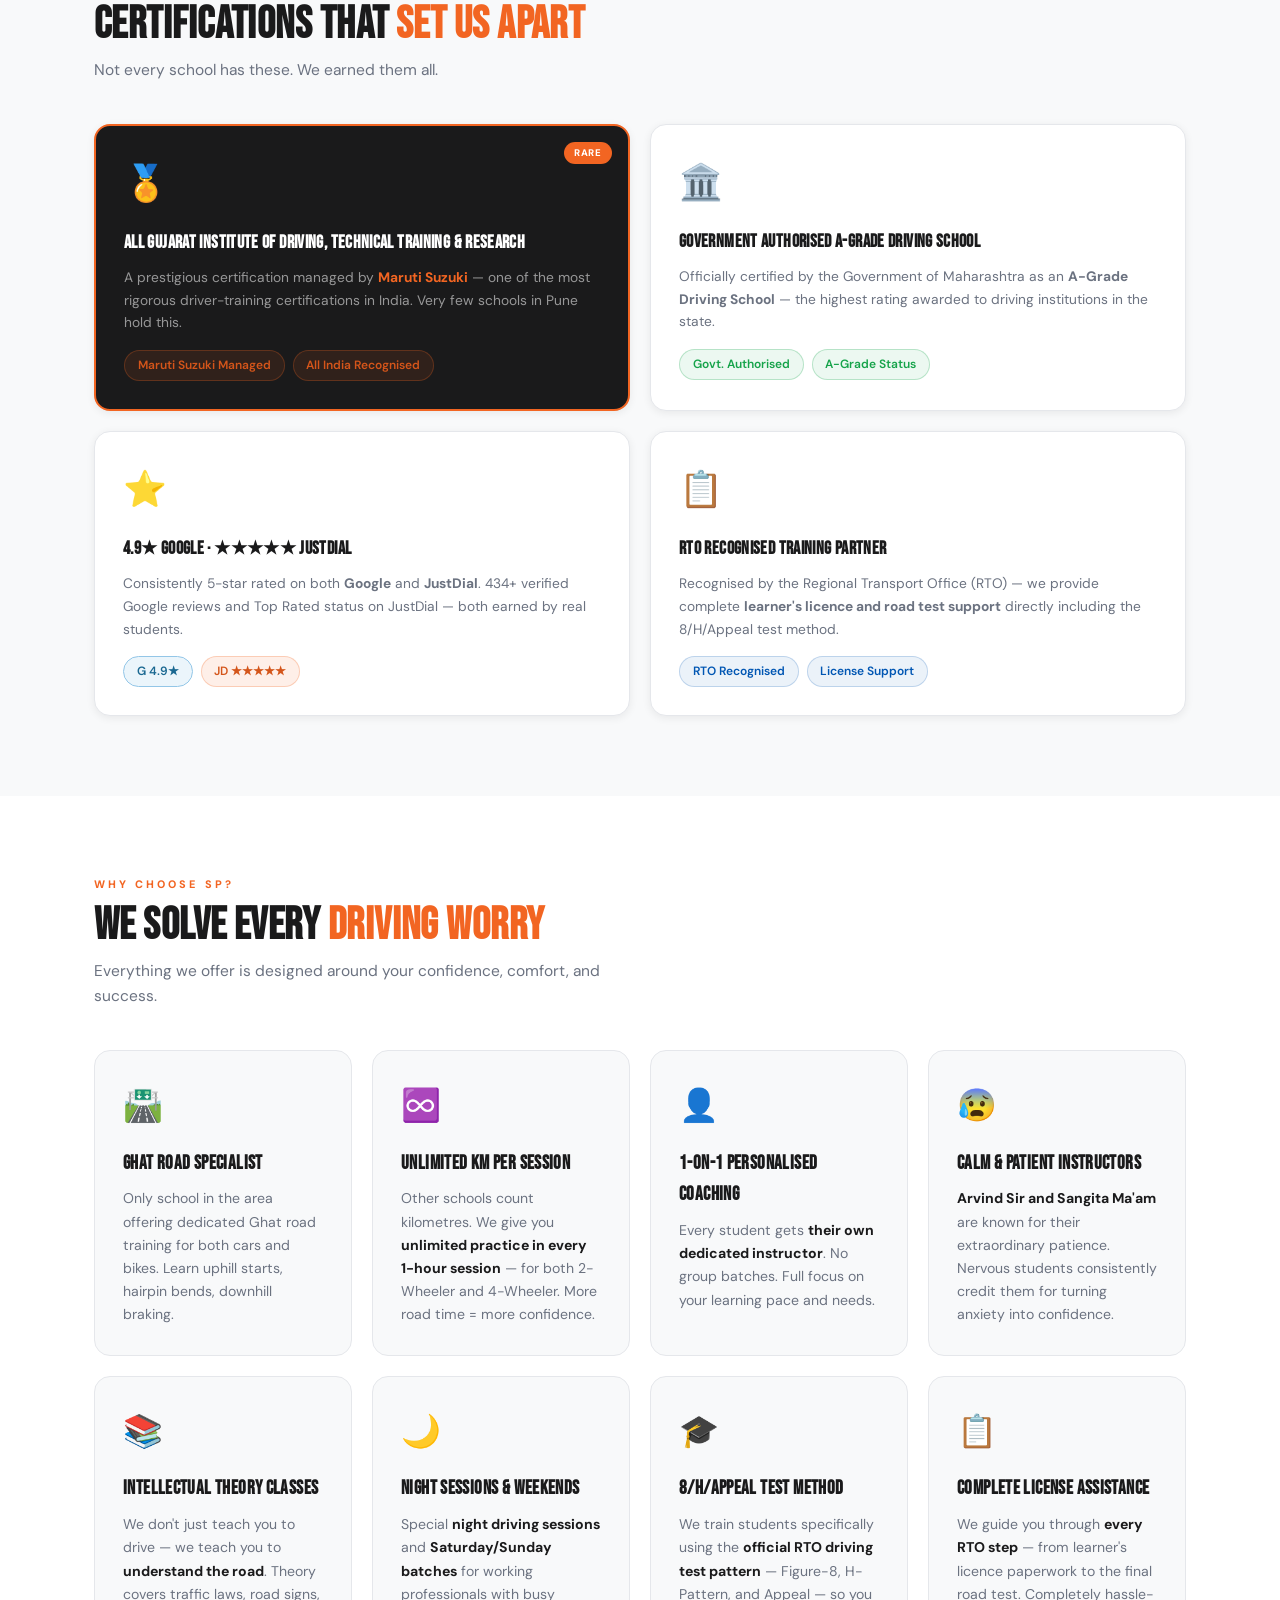
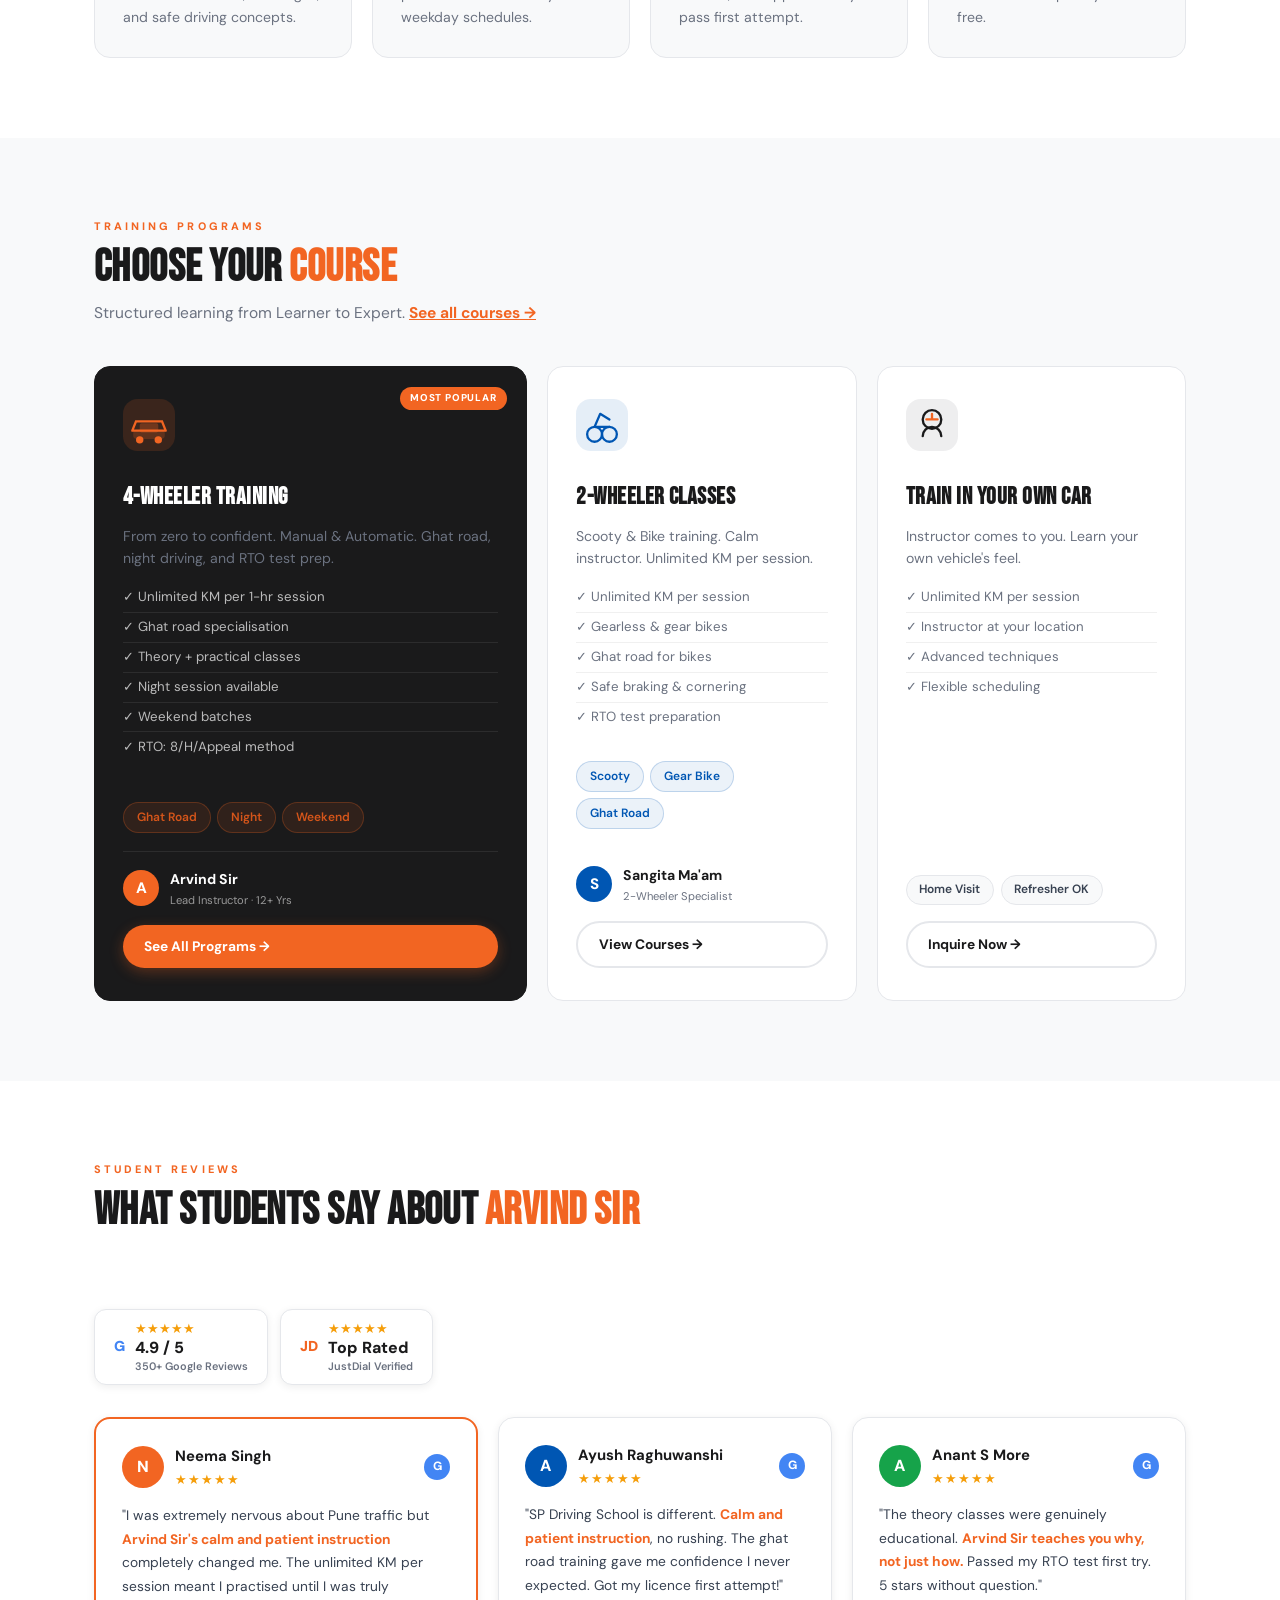
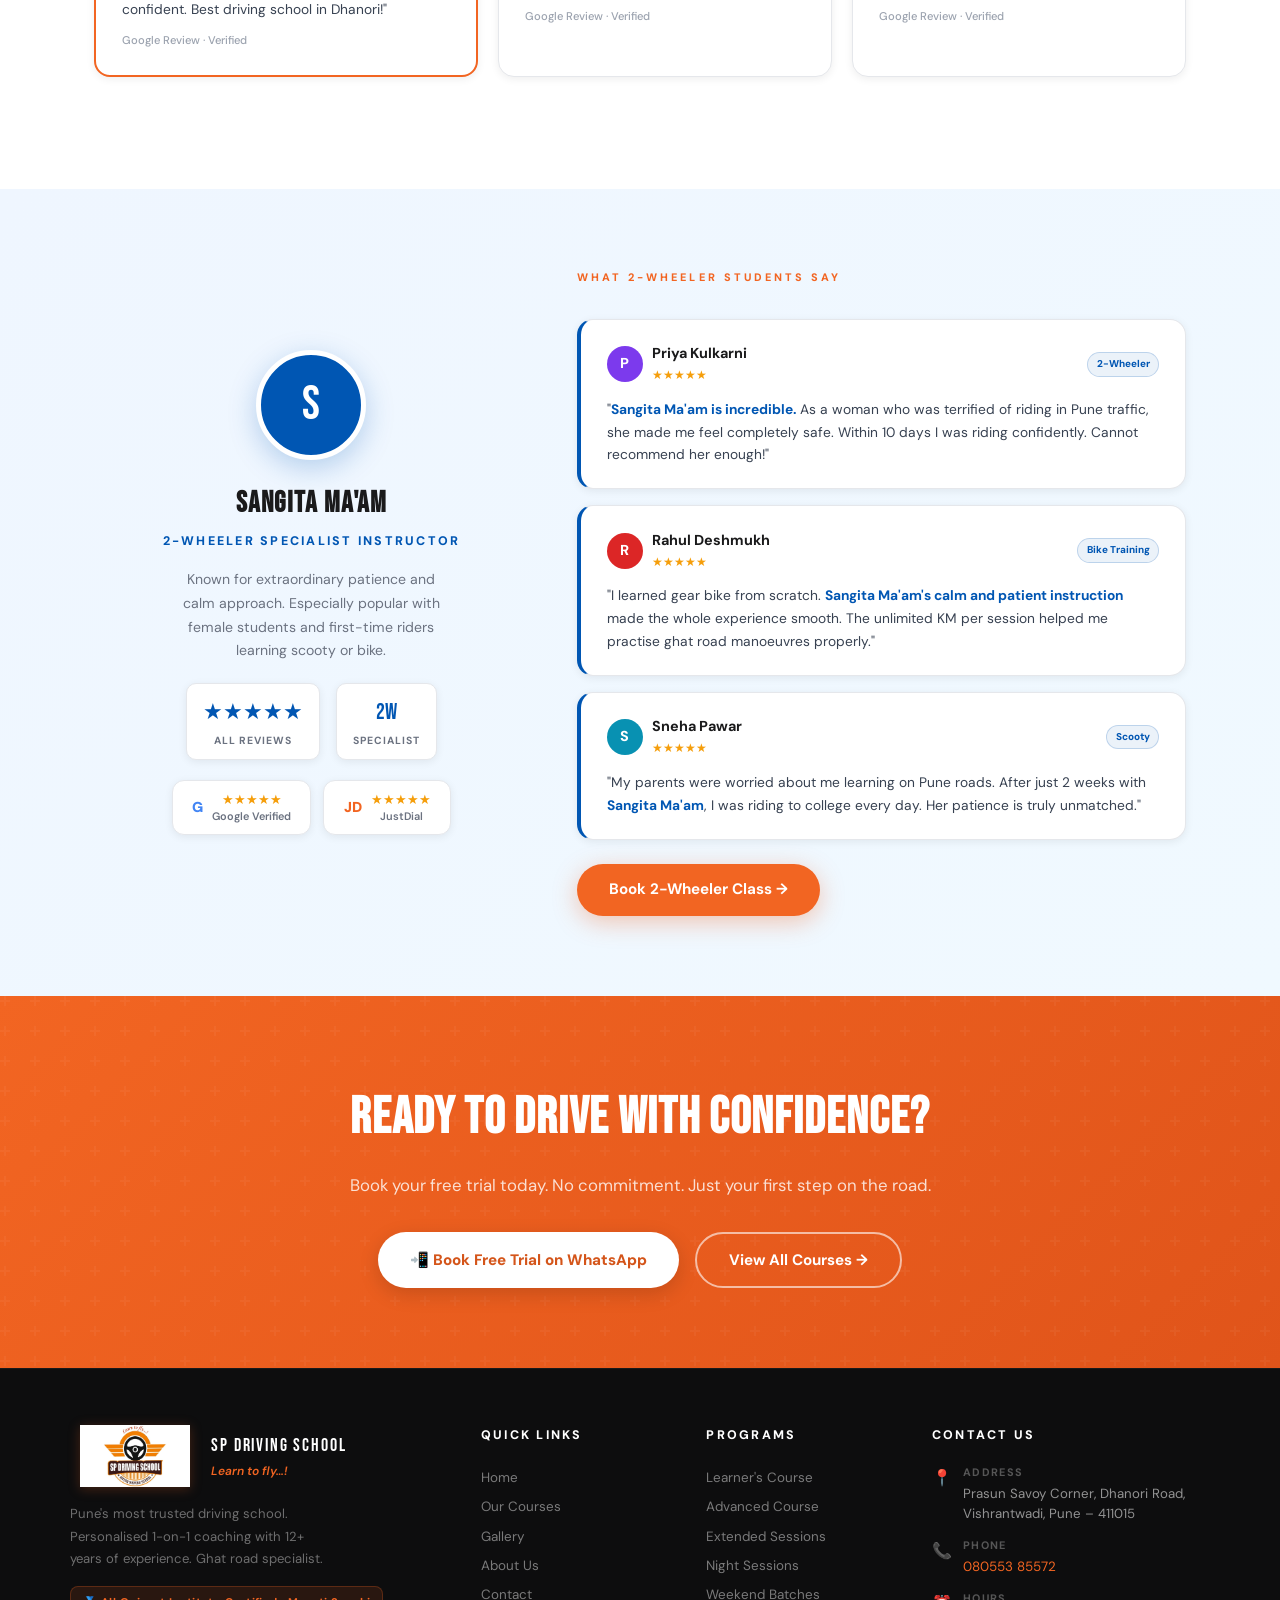
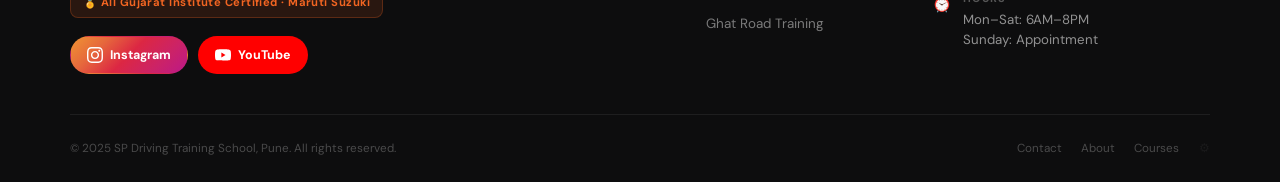
==== commit dc8c9628: "Update index.html" ====
--- a/index.html
+++ b/index.html
@@ -1,6 +1,16 @@
 <!DOCTYPE html>
 <html lang="en">
 <head>
+  <link rel="icon" type="image/png" href="/favicon.png">
+  <script type="application/ld+json">
+{
+  "@context": "https://schema.org",
+  "@type": "Organization",
+  "name": "SP Driving School Pune",
+  "url": "https://spdrivingtrainingschool.in",
+  "logo": "https://spdrivingtrainingschool.in/favicon.png"
+}
+</script>
   <meta charset="UTF-8" />
   <meta name="viewport" content="width=device-width, initial-scale=1.0" />
   <title>SP Driving School Pune | Unlimited KM · Dhanori & Vishrantwadi</title>
--- a/style.css
+++ b/style.css
@@ -1121,3 +1121,118 @@
   .trust-bar { display: flex; justify-content: center; }
   .hero { padding-top: calc(var(--nav-h) + var(--bar-h) + 2.5rem); }
 }
+
+/* ══ SOCIAL BUTTONS (Footer) ══════════════════════════════ */
+.footer-social {
+  display: flex; gap: .6rem; margin-top: 1.1rem; flex-wrap: wrap;
+}
+.social-btn {
+  display: inline-flex; align-items: center; gap: .45rem;
+  padding: .5rem 1rem; border-radius: 50px;
+  font-family: var(--font-body); font-weight: 700; font-size: .78rem;
+  text-decoration: none; transition: all .25s; border: 1.5px solid transparent;
+}
+.social-ig {
+  background: linear-gradient(135deg,#f09433,#e6683c,#dc2743,#cc2366,#bc1888);
+  color: white;
+}
+.social-ig:hover { transform: translateY(-2px); box-shadow: 0 6px 20px rgba(220,39,67,.4); }
+.social-yt { background: #FF0000; color: white; }
+.social-yt:hover { transform: translateY(-2px); box-shadow: 0 6px 20px rgba(255,0,0,.4); }
+
+/* ══ CUSTOMER REVIEW VIDEOS SECTION ══════════════════════ */
+.review-videos-section {
+  padding: 5rem 1.5rem;
+  background: var(--black);
+}
+.review-videos-section .section-label { color: var(--orange); }
+.review-videos-section .section-title { color: white; }
+.review-videos-section .section-sub { color: rgba(255,255,255,.45); }
+
+.rv-grid {
+  display: grid;
+  grid-template-columns: repeat(auto-fill, minmax(300px, 1fr));
+  gap: 1.5rem;
+  margin-top: 2rem;
+}
+.rv-card {
+  background: #1c1c1e;
+  border-radius: var(--radius);
+  overflow: hidden;
+  border: 1px solid rgba(255,255,255,.07);
+  transition: var(--trans);
+}
+.rv-card:hover { transform: translateY(-4px); border-color: rgba(242,101,34,.3); box-shadow: 0 12px 40px rgba(0,0,0,.4); }
+.rv-player-wrap {
+  position: relative; width: 100%; background: #000;
+}
+/* Custom video player */
+.rv-video {
+  width: 100%; display: block; aspect-ratio: 16/9; background: #000;
+}
+.rv-iframe {
+  width: 100%; aspect-ratio: 16/9; border: none; display: block;
+}
+/* Overlay for non-started state */
+.rv-thumb-overlay {
+  position: absolute; inset: 0;
+  display: flex; flex-direction: column;
+  align-items: center; justify-content: center; gap: .75rem;
+  background: rgba(0,0,0,.55); cursor: pointer;
+  transition: opacity .3s;
+}
+.rv-thumb-overlay .play-circle {
+  width: 62px; height: 62px; border-radius: 50%;
+  background: var(--orange); display: flex; align-items: center; justify-content: center;
+  font-size: 1.5rem; box-shadow: 0 6px 24px rgba(242,101,34,.5);
+  transition: transform .2s;
+}
+.rv-thumb-overlay:hover .play-circle { transform: scale(1.1); }
+.rv-thumb-overlay .play-label {
+  color: white; font-weight: 700; font-size: .8rem;
+  background: rgba(0,0,0,.45); padding: .25rem .75rem; border-radius: 50px;
+}
+/* Custom controls bar */
+.rv-controls {
+  display: flex; align-items: center; gap: .6rem;
+  background: #111; padding: .6rem .85rem;
+}
+.rv-ctrl-btn {
+  background: none; border: none; color: rgba(255,255,255,.75);
+  cursor: pointer; padding: .2rem .3rem; font-size: 1rem;
+  border-radius: 5px; transition: color .15s, background .15s;
+  display: flex; align-items: center;
+}
+.rv-ctrl-btn:hover { color: var(--orange); background: rgba(255,255,255,.06); }
+.rv-progress {
+  flex: 1; height: 4px; border-radius: 2px;
+  background: rgba(255,255,255,.15); cursor: pointer;
+  position: relative; overflow: hidden;
+}
+.rv-progress-fill {
+  height: 100%; background: var(--orange); border-radius: 2px;
+  width: 0%; transition: width .1s linear; pointer-events: none;
+}
+.rv-time { font-size: .7rem; color: rgba(255,255,255,.4); white-space: nowrap; min-width: 70px; text-align: right; }
+.rv-speed {
+  background: rgba(255,255,255,.06); border: 1px solid rgba(255,255,255,.12);
+  color: rgba(255,255,255,.65); font-size: .68rem; font-weight: 700;
+  border-radius: 5px; padding: .18rem .45rem; cursor: pointer;
+  transition: all .15s;
+}
+.rv-speed:hover { background: var(--orange); border-color: var(--orange); color: white; }
+/* Card info */
+.rv-info { padding: 1rem 1.1rem 1.2rem; }
+.rv-name { font-weight: 700; font-size: .92rem; color: white; margin-bottom: .15rem; }
+.rv-stars { color: #F59E0B; font-size: .8rem; margin-bottom: .4rem; }
+.rv-caption { font-size: .82rem; color: rgba(255,255,255,.45); line-height: 1.55; }
+/* Empty state */
+.rv-empty {
+  text-align: center; padding: 4rem 2rem;
+  color: rgba(255,255,255,.3); grid-column: 1/-1;
+}
+.rv-empty .ei { font-size: 3rem; margin-bottom: 1rem; }
+
+@media (max-width: 640px) {
+  .rv-grid { grid-template-columns: 1fr; }
+}
